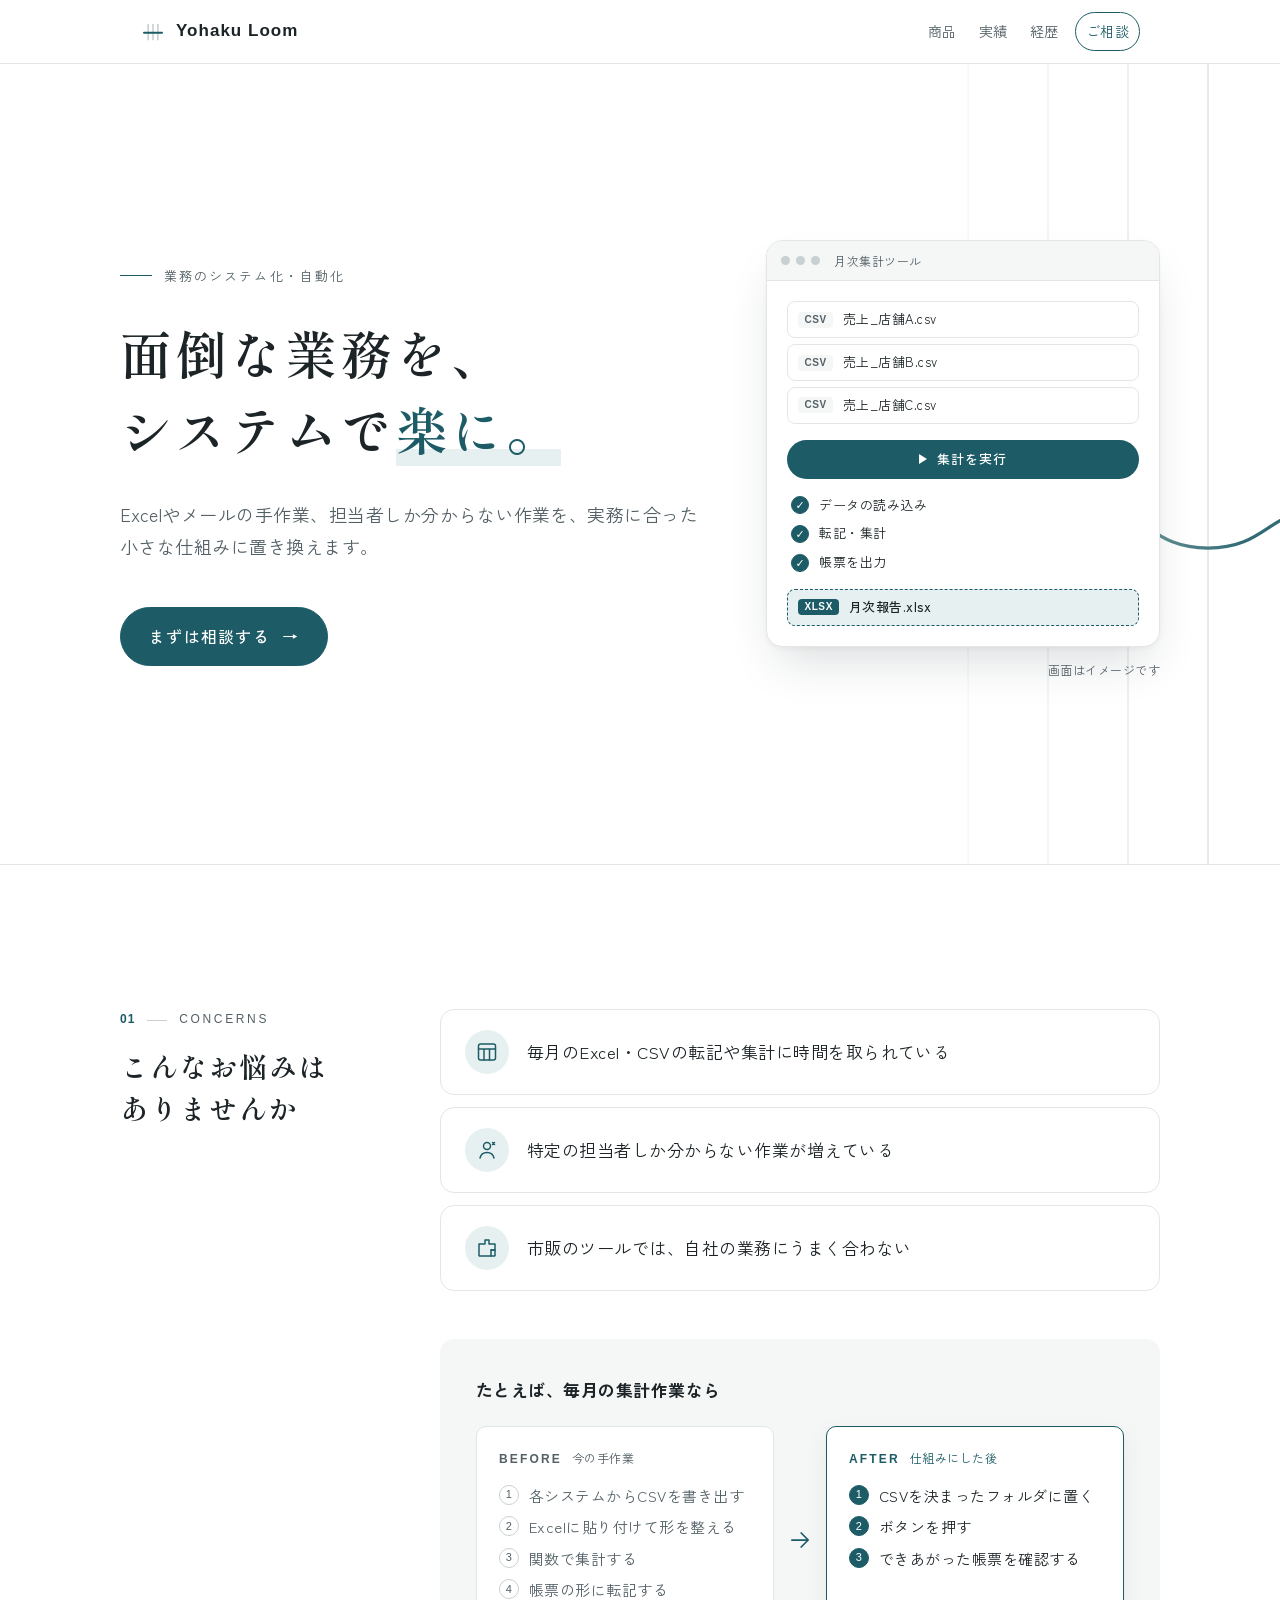
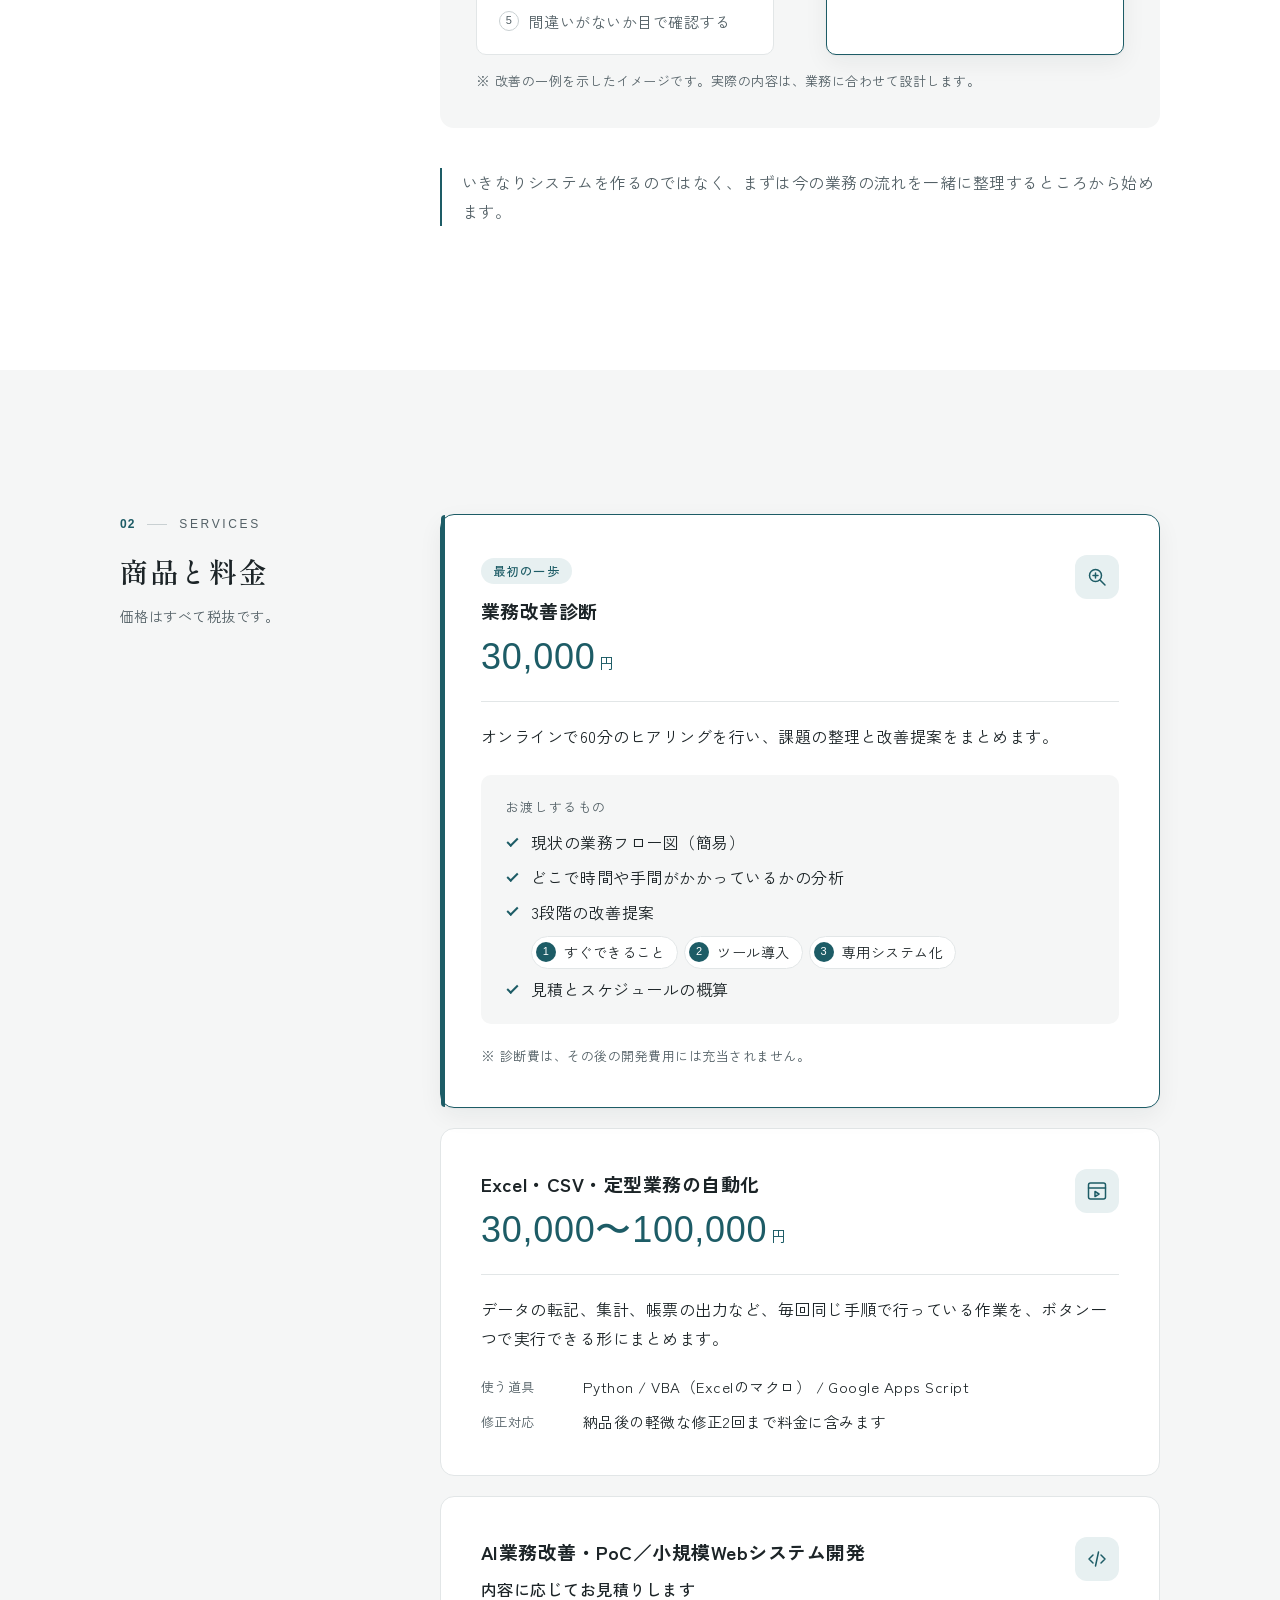
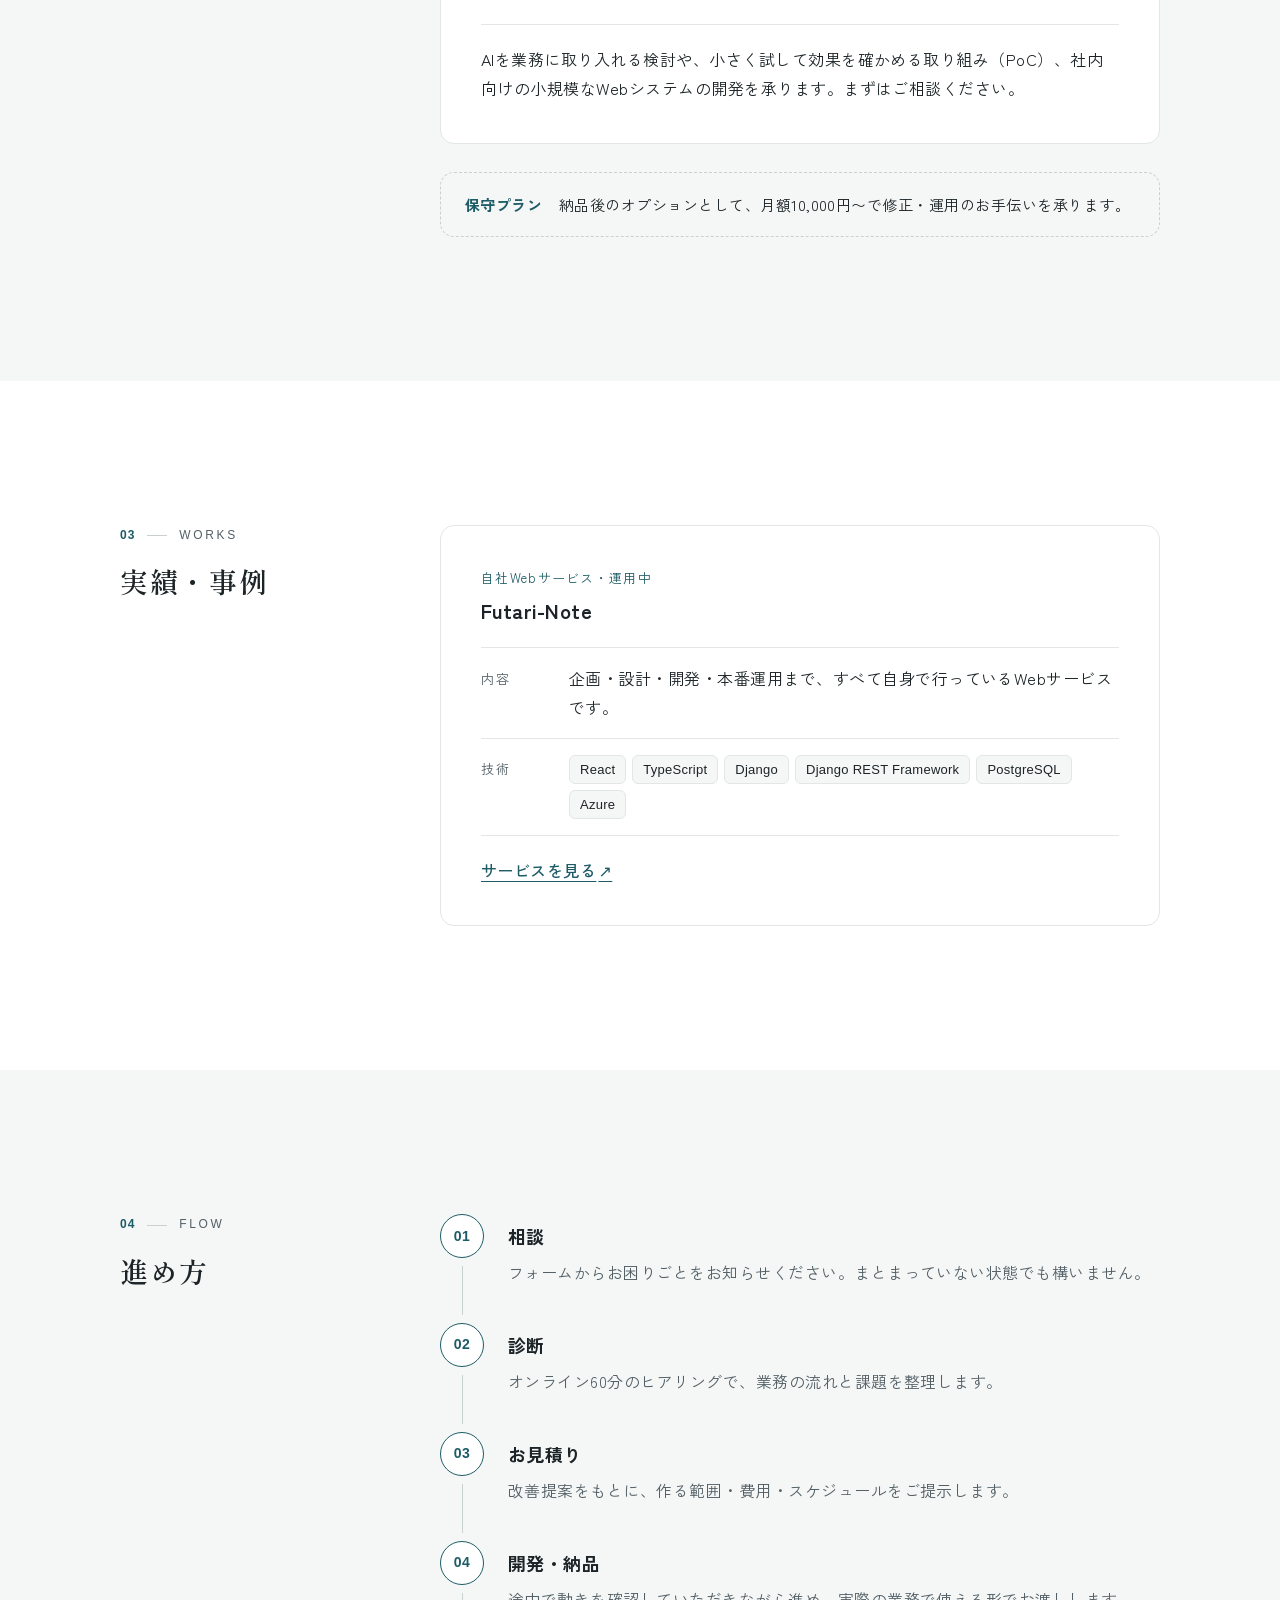
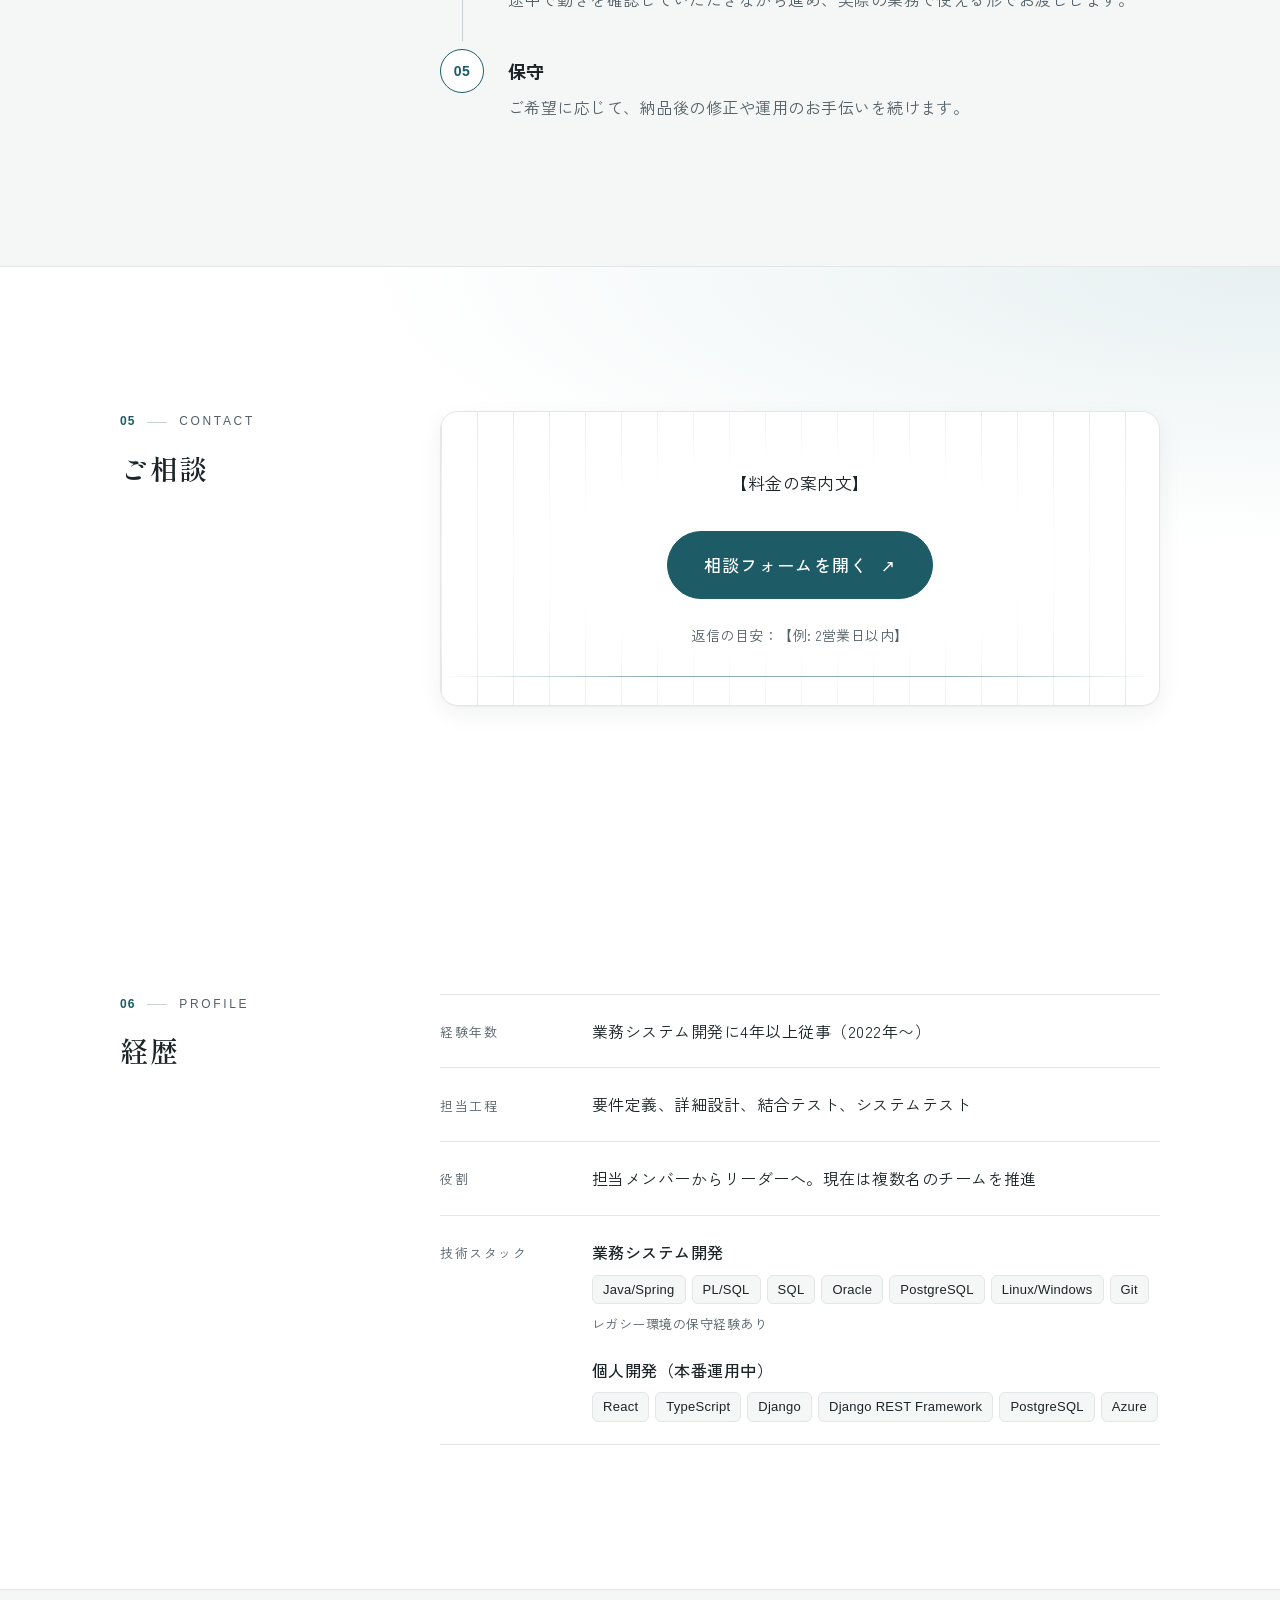
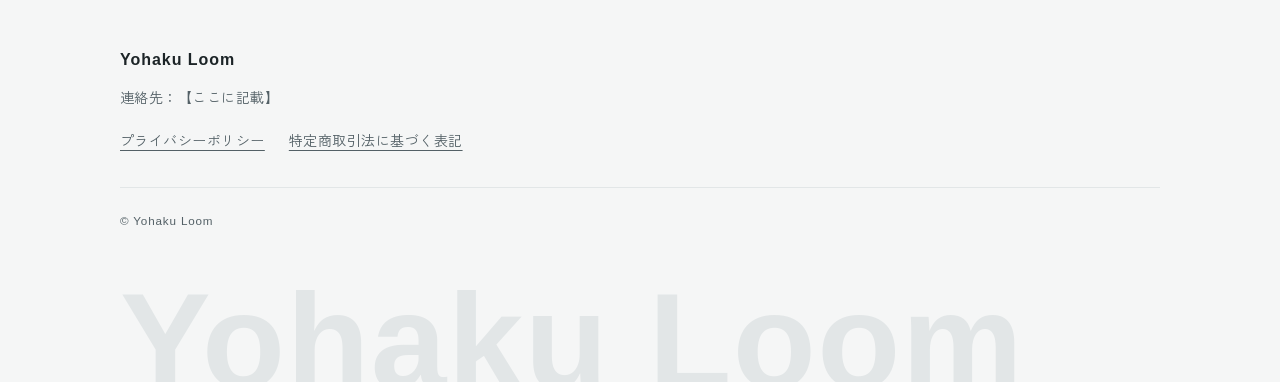
==== index.html @ abcea252 "Initial commit" ====
<!doctype html>
<html lang="ja">
<head>
  <meta charset="utf-8">
  <meta name="viewport" content="width=device-width, initial-scale=1">
  <title>Yohaku Loom｜面倒な業務を、システムで楽に。</title>
  <meta name="description" content="Yohaku Loomは、中小企業・個人事業者のExcel・CSVの手作業や、担当者しか分からない業務を、実務に合った小さな仕組みに置き換える個人事業です。業務改善診断から自動化、AI活用、小規模Web開発まで承ります。">
  <meta name="color-scheme" content="light dark">
  <meta name="theme-color" content="#ffffff" media="(prefers-color-scheme: light)">
  <meta name="theme-color" content="#111618" media="(prefers-color-scheme: dark)">

  <!-- OGP -->
  <meta property="og:title" content="Yohaku Loom｜面倒な業務を、システムで楽に。">
  <meta property="og:description" content="Excelやメールの手作業、担当者しか分からない作業を、実務に合った小さな仕組みに置き換えます。">
  <meta property="og:type" content="website">
  <meta property="og:url" content="【公開URLを記載】">
  <meta property="og:site_name" content="Yohaku Loom">
  <meta property="og:locale" content="ja_JP">

  <link rel="icon" href="data:image/svg+xml,%3Csvg xmlns='http://www.w3.org/2000/svg' viewBox='0 0 32 32'%3E%3Crect width='32' height='32' rx='7' fill='%231d5c66'/%3E%3Cpath d='M10 7v18M16 7v18M22 7v18' stroke='%23ffffff' stroke-opacity='.55' stroke-width='2'/%3E%3Cpath d='M6 17h20' stroke='%23ffffff' stroke-width='2.5' stroke-linecap='round'/%3E%3C/svg%3E">

  <link rel="preconnect" href="https://fonts.googleapis.com">
  <link rel="preconnect" href="https://fonts.gstatic.com" crossorigin>
  <link rel="stylesheet" href="https://fonts.googleapis.com/css2?family=Shippori+Mincho:wght@500;600&family=Zen+Kaku+Gothic+New:wght@400;500;700&display=swap">
  <link rel="stylesheet" href="assets/style.css">
  <script>document.documentElement.classList.add("js");</script>
  <script src="assets/main.js" defer></script>

  <script type="application/ld+json">
  {
    "@context": "https://schema.org",
    "@type": "ProfessionalService",
    "name": "Yohaku Loom",
    "description": "中小企業・個人事業者の面倒な業務をシステム化する個人事業。Excel・CSVの自動化、AI活用、小規模Web開発を承ります。",
    "knowsAbout": ["業務改善", "Excel・CSVの自動化", "Python", "VBA", "Google Apps Script", "AI活用", "Webシステム開発"],
    "makesOffer": [
      {
        "@type": "Offer",
        "name": "業務改善診断",
        "description": "オンラインで60分のヒアリングを行い、課題の整理と改善提案をまとめます。",
        "priceSpecification": {
          "@type": "PriceSpecification",
          "price": 30000,
          "priceCurrency": "JPY",
          "valueAddedTaxIncluded": false
        }
      },
      {
        "@type": "Offer",
        "name": "Excel・CSV・定型業務の自動化",
        "description": "データの転記、集計、帳票出力をボタン一つで実行できる形にまとめます。",
        "priceSpecification": {
          "@type": "PriceSpecification",
          "minPrice": 30000,
          "maxPrice": 100000,
          "priceCurrency": "JPY",
          "valueAddedTaxIncluded": false
        }
      }
    ]
  }
  </script>
</head>
<body>
  <a class="skip-link" href="#main">本文へスキップ</a>

  <header class="site-header">
    <div class="header-inner">
      <a class="brand" href="#top" aria-label="Yohaku Loom トップへ">
        <svg class="brand-mark" viewBox="0 0 32 32" aria-hidden="true" focusable="false">
          <path d="M10 6v20M16 6v20M22 6v20" class="brand-warp" />
          <path d="M5 17h22" class="brand-weft" />
        </svg>
        <span>Yohaku Loom</span>
      </a>
      <nav class="site-nav" aria-label="ページ内">
        <ul>
          <li><a href="#services">商品</a></li>
          <li><a href="#works">実績</a></li>
          <li><a href="#profile">経歴</a></li>
          <li><a href="#contact" class="nav-cta">ご相談</a></li>
        </ul>
      </nav>
    </div>
  </header>

  <main id="main">

    <!-- 1. ヒーロー -->
    <section class="hero" id="top" aria-labelledby="hero-title">
      <div class="hero-inner">
        <div class="hero-copy">
          <p class="hero-eyebrow">業務のシステム化・自動化</p>
          <h1 id="hero-title" class="hero-title">
            <span class="line">面倒な業務を、</span>
            <span class="line">システムで<em>楽に。</em></span>
          </h1>
          <p class="hero-lead">Excelやメールの手作業、担当者しか分からない作業を、実務に合った小さな仕組みに置き換えます。</p>
          <a class="button" href="#contact">まずは相談する<span class="button-arrow" aria-hidden="true">→</span></a>
        </div>

        <!-- 装飾：自動化ツールの画面イメージ（実在の納品物ではありません） -->
        <figure class="hero-visual">
          <div class="mock" aria-hidden="true">
            <div class="mock-bar">
              <span class="mock-dot"></span><span class="mock-dot"></span><span class="mock-dot"></span>
              <p class="mock-name">月次集計ツール</p>
            </div>
            <div class="mock-body">
              <ul class="mock-files">
                <li><span class="mock-ext">CSV</span>売上_店舗A.csv</li>
                <li><span class="mock-ext">CSV</span>売上_店舗B.csv</li>
                <li><span class="mock-ext">CSV</span>売上_店舗C.csv</li>
              </ul>
              <p class="mock-run"><span class="mock-run-icon"></span>集計を実行</p>
              <ol class="mock-steps">
                <li>データの読み込み</li>
                <li>転記・集計</li>
                <li>帳票を出力</li>
              </ol>
              <p class="mock-result"><span class="mock-ext mock-ext--xlsx">XLSX</span>月次報告.xlsx</p>
            </div>
          </div>
          <figcaption class="hero-visual-caption">画面はイメージです</figcaption>
        </figure>
      </div>

      <!-- 装飾：織機の縦糸と、1本だけ通る横糸 -->
      <svg class="hero-weave" viewBox="0 0 400 400" aria-hidden="true" focusable="false" preserveAspectRatio="xMidYMid slice">
        <g class="warp">
          <line x1="40"  y1="0" x2="40"  y2="400" />
          <line x1="80"  y1="0" x2="80"  y2="400" />
          <line x1="120" y1="0" x2="120" y2="400" />
          <line x1="160" y1="0" x2="160" y2="400" />
          <line x1="200" y1="0" x2="200" y2="400" />
          <line x1="240" y1="0" x2="240" y2="400" />
          <line x1="280" y1="0" x2="280" y2="400" />
          <line x1="320" y1="0" x2="320" y2="400" />
          <line x1="360" y1="0" x2="360" y2="400" />
        </g>
        <path class="weft" d="M0 232 C 30 232, 30 222, 60 222 S 90 242, 120 242 S 150 222, 180 222 S 210 242, 240 242 S 270 222, 300 222 S 330 242, 360 242 S 390 232, 400 232" />
      </svg>
    </section>

    <!-- 2. お悩み -->
    <section class="section" id="concerns" aria-labelledby="concerns-title">
      <div class="section-inner">
        <div class="section-head">
          <p class="section-label"><span class="section-num">01</span>Concerns</p>
          <h2 id="concerns-title">こんなお悩みはありませんか</h2>
        </div>
        <div class="section-body">
          <ul class="concerns">
            <li>
              <svg class="icon" viewBox="0 0 24 24" aria-hidden="true" focusable="false"><rect x="3.5" y="4" width="17" height="16" rx="2"/><path d="M3.5 9h17M9 9v11M14.5 9v11"/></svg>
              <span>毎月のExcel・CSVの転記や集計に時間を取られている</span>
            </li>
            <li>
              <svg class="icon" viewBox="0 0 24 24" aria-hidden="true" focusable="false"><circle cx="12" cy="8" r="3.5"/><path d="M5 20c.8-3.6 3.6-5.5 7-5.5s6.2 1.9 7 5.5"/><path d="M17.5 4.5l2 2M19.5 4.5l-2 2"/></svg>
              <span>特定の担当者しか分からない作業が増えている</span>
            </li>
            <li>
              <svg class="icon" viewBox="0 0 24 24" aria-hidden="true" focusable="false"><path d="M4 8h6V4h4v4h6v6h-4v6H4z"/><path d="M16 14h4v6h-4"/></svg>
              <span>市販のツールでは、自社の業務にうまく合わない</span>
            </li>
          </ul>

          <figure class="change">
            <figcaption class="change-title">たとえば、毎月の集計作業なら</figcaption>
            <div class="change-grid">
              <div class="change-col change-col--before">
                <p class="change-label">Before<span>今の手作業</span></p>
                <ol>
                  <li>各システムからCSVを書き出す</li>
                  <li>Excelに貼り付けて形を整える</li>
                  <li>関数で集計する</li>
                  <li>帳票の形に転記する</li>
                  <li>間違いがないか目で確認する</li>
                </ol>
              </div>
              <div class="change-arrow" aria-hidden="true">
                <svg viewBox="0 0 24 24" focusable="false"><path d="M5 12h14M13 6l6 6-6 6"/></svg>
              </div>
              <div class="change-col change-col--after">
                <p class="change-label">After<span>仕組みにした後</span></p>
                <ol>
                  <li>CSVを決まったフォルダに置く</li>
                  <li>ボタンを押す</li>
                  <li>できあがった帳票を確認する</li>
                </ol>
              </div>
            </div>
            <p class="change-note">※ 改善の一例を示したイメージです。実際の内容は、業務に合わせて設計します。</p>
          </figure>

          <p class="concerns-note">いきなりシステムを作るのではなく、まずは今の業務の流れを一緒に整理するところから始めます。</p>
        </div>
      </div>
    </section>

    <!-- 3. 商品と料金 -->
    <section class="section section--soft" id="services" aria-labelledby="services-title">
      <div class="section-inner">
        <div class="section-head">
          <p class="section-label"><span class="section-num">02</span>Services</p>
          <h2 id="services-title">商品と料金</h2>
          <p class="section-desc">価格はすべて税抜です。</p>
        </div>
        <div class="section-body">

          <article class="plan plan--primary" aria-labelledby="plan-diagnosis">
            <div class="plan-head">
              <svg class="plan-icon" viewBox="0 0 24 24" aria-hidden="true" focusable="false"><circle cx="10.5" cy="10.5" r="6"/><path d="M15 15l5 5M8 10.5h5M10.5 8v5"/></svg>
              <p class="plan-tag">最初の一歩</p>
              <h3 id="plan-diagnosis" class="plan-name">業務改善診断</h3>
              <p class="plan-price"><span class="plan-price-num">30,000</span><span class="plan-price-unit">円</span></p>
            </div>
            <p class="plan-text">オンラインで60分のヒアリングを行い、課題の整理と改善提案をまとめます。</p>
            <div class="plan-deliverables">
              <p class="plan-sub">お渡しするもの</p>
              <ul class="checklist">
                <li>現状の業務フロー図（簡易）</li>
                <li>どこで時間や手間がかかっているかの分析</li>
                <li>
                  3段階の改善提案
                  <ol class="steps-mini">
                    <li><span>すぐできること</span></li>
                    <li><span>ツール導入</span></li>
                    <li><span>専用システム化</span></li>
                  </ol>
                </li>
                <li>見積とスケジュールの概算</li>
              </ul>
            </div>
            <p class="plan-note">※ 診断費は、その後の開発費用には充当されません。</p>
          </article>

          <article class="plan" aria-labelledby="plan-automation">
            <div class="plan-head">
              <svg class="plan-icon" viewBox="0 0 24 24" aria-hidden="true" focusable="false"><rect x="3.5" y="4" width="17" height="16" rx="2"/><path d="M3.5 9h17"/><path d="M10 12.5l4 2.5-4 2.5z"/></svg>
              <h3 id="plan-automation" class="plan-name">Excel・CSV・定型業務の自動化</h3>
              <p class="plan-price"><span class="plan-price-num">30,000〜100,000</span><span class="plan-price-unit">円</span></p>
            </div>
            <p class="plan-text">データの転記、集計、帳票の出力など、毎回同じ手順で行っている作業を、ボタン一つで実行できる形にまとめます。</p>
            <ul class="meta-list">
              <li><span class="meta-key">使う道具</span>Python / VBA（Excelのマクロ） / Google Apps Script</li>
              <li><span class="meta-key">修正対応</span>納品後の軽微な修正2回まで料金に含みます</li>
            </ul>
          </article>

          <article class="plan" aria-labelledby="plan-custom">
            <div class="plan-head">
              <svg class="plan-icon" viewBox="0 0 24 24" aria-hidden="true" focusable="false"><path d="M8 8l-4 4 4 4M16 8l4 4-4 4M13.5 5l-3 14"/></svg>
              <h3 id="plan-custom" class="plan-name">AI業務改善・PoC／小規模Webシステム開発</h3>
              <p class="plan-price plan-price--quote">内容に応じてお見積りします</p>
            </div>
            <p class="plan-text">AIを業務に取り入れる検討や、小さく試して効果を確かめる取り組み（PoC）、社内向けの小規模なWebシステムの開発を承ります。まずはご相談ください。</p>
          </article>

          <p class="maintenance">
            <span class="maintenance-label">保守プラン</span>
            納品後のオプションとして、月額10,000円〜で修正・運用のお手伝いを承ります。
          </p>

        </div>
      </div>
    </section>

    <!-- 4. 実績・事例 -->
    <section class="section" id="works" aria-labelledby="works-title">
      <div class="section-inner">
        <div class="section-head">
          <p class="section-label"><span class="section-num">03</span>Works</p>
          <h2 id="works-title">実績・事例</h2>
        </div>
        <div class="section-body">
          <!--
            事例カードの追加方法：
            下の <article class="case"> ... </article> を1つコピーして、内容を書き換えてください。
            「課題／対応／成果」は <dl class="case-points"> 内の <div> を単位に増減できます。
          -->
          <div class="cases">

            <!-- 事例A：許可取得後に有効化（公開許可を得たら、下の article の hidden 属性を削除し、data-ready="true" に変更） -->
            <article class="case" data-ready="false" hidden aria-labelledby="case-a-title">
              <header class="case-head">
                <p class="case-kind">Webサイト移行・保守</p>
                <h3 id="case-a-title" class="case-title">士業事務所サイトのWordPress移行</h3>
              </header>
              <dl class="case-points">
                <div>
                  <dt>課題</dt>
                  <dd>既存のレイアウトを保ったまま、管理者が文言を簡単に更新できる形にしたい。</dd>
                </div>
                <div>
                  <dt>対応</dt>
                  <dd>レイアウトを維持してWordPressへ移行し、管理者が自分で文言を編集できる構成にしました。移行後の保守も継続しています。</dd>
                </div>
                <!-- 成果：実測値が確定するまで非表示。確定したら hidden を削除して数値を記入 -->
                <div hidden>
                  <dt>成果</dt>
                  <dd>【実測値を記入。例: 更新作業が○分から○分に短縮】</dd>
                </div>
              </dl>
              <p class="case-note">【関係性の記載。例: 親族の事務所からのご依頼】</p>
            </article>

            <!-- 事例B：Futari-Note -->
            <article class="case" data-ready="true" aria-labelledby="case-b-title">
              <header class="case-head">
                <p class="case-kind">自社Webサービス・運用中</p>
                <h3 id="case-b-title" class="case-title">Futari-Note</h3>
              </header>
              <dl class="case-points">
                <div>
                  <dt>内容</dt>
                  <dd>企画・設計・開発・本番運用まで、すべて自身で行っているWebサービスです。</dd>
                </div>
                <div>
                  <dt>技術</dt>
                  <dd>
                    <ul class="tags">
                      <li>React</li>
                      <li>TypeScript</li>
                      <li>Django</li>
                      <li>Django REST Framework</li>
                      <li>PostgreSQL</li>
                      <li>Azure</li>
                    </ul>
                  </dd>
                </div>
              </dl>
              <p class="case-link">
                <a href="【Futari-NoteのURLを記載】" target="_blank" rel="noopener noreferrer">サービスを見る<span class="visually-hidden">（新しいタブで開きます）</span><span aria-hidden="true"> ↗</span></a>
              </p>
            </article>

          </div>
        </div>
      </div>
    </section>

    <!-- 5. 進め方 -->
    <section class="section section--soft" id="flow" aria-labelledby="flow-title">
      <div class="section-inner">
        <div class="section-head">
          <p class="section-label"><span class="section-num">04</span>Flow</p>
          <h2 id="flow-title">進め方</h2>
        </div>
        <div class="section-body">
          <ol class="flow">
            <li>
              <h3 class="flow-title">相談</h3>
              <p>フォームからお困りごとをお知らせください。まとまっていない状態でも構いません。</p>
            </li>
            <li>
              <h3 class="flow-title">診断</h3>
              <p>オンライン60分のヒアリングで、業務の流れと課題を整理します。</p>
            </li>
            <li>
              <h3 class="flow-title">お見積り</h3>
              <p>改善提案をもとに、作る範囲・費用・スケジュールをご提示します。</p>
            </li>
            <li>
              <h3 class="flow-title">開発・納品</h3>
              <p>途中で動きを確認していただきながら進め、実際の業務で使える形でお渡しします。</p>
            </li>
            <li>
              <h3 class="flow-title">保守</h3>
              <p>ご希望に応じて、納品後の修正や運用のお手伝いを続けます。</p>
            </li>
          </ol>
        </div>
      </div>
    </section>

    <!-- 6. お問い合わせ -->
    <section class="section section--contact" id="contact" aria-labelledby="contact-title">
      <div class="section-inner">
        <div class="section-head">
          <p class="section-label"><span class="section-num">05</span>Contact</p>
          <h2 id="contact-title">ご相談</h2>
        </div>
        <div class="section-body">
          <div class="contact-card">
            <p class="contact-text">【料金の案内文】</p>
            <a class="button button--large" href="【GoogleフォームのURL】" target="_blank" rel="noopener noreferrer">
              相談フォームを開く<span class="visually-hidden">（新しいタブで開きます）</span><span class="button-arrow" aria-hidden="true">↗</span>
            </a>
            <p class="contact-meta">返信の目安：【例: 2営業日以内】</p>
          </div>
        </div>
      </div>
    </section>

    <!-- 7. 経歴 -->
    <section class="section" id="profile" aria-labelledby="profile-title">
      <div class="section-inner">
        <div class="section-head">
          <p class="section-label"><span class="section-num">06</span>Profile</p>
          <h2 id="profile-title">経歴</h2>
        </div>
        <div class="section-body">
          <dl class="profile">
            <div class="profile-row">
              <dt>経験年数</dt>
              <dd>業務システム開発に4年以上従事（2022年〜）</dd>
            </div>
            <div class="profile-row">
              <dt>担当工程</dt>
              <dd>要件定義、詳細設計、結合テスト、システムテスト</dd>
            </div>
            <div class="profile-row">
              <dt>役割</dt>
              <dd>担当メンバーからリーダーへ。現在は複数名のチームを推進</dd>
            </div>
            <div class="profile-row">
              <dt>技術スタック</dt>
              <dd>
                <div class="stack">
                  <p class="stack-title">業務システム開発</p>
                  <ul class="tags">
                    <li>Java/Spring</li>
                    <li>PL/SQL</li>
                    <li>SQL</li>
                    <li>Oracle</li>
                    <li>PostgreSQL</li>
                    <li>Linux/Windows</li>
                    <li>Git</li>
                  </ul>
                  <p class="stack-note">レガシー環境の保守経験あり</p>
                </div>
                <div class="stack">
                  <p class="stack-title">個人開発（本番運用中）</p>
                  <ul class="tags">
                    <li>React</li>
                    <li>TypeScript</li>
                    <li>Django</li>
                    <li>Django REST Framework</li>
                    <li>PostgreSQL</li>
                    <li>Azure</li>
                  </ul>
                </div>
              </dd>
            </div>
          </dl>
        </div>
      </div>
    </section>

  </main>

  <!-- 8. フッター -->
  <footer class="site-footer">
    <div class="footer-inner">
      <p class="footer-brand">Yohaku Loom</p>
      <p class="footer-mail">連絡先：【ここに記載】</p>
      <ul class="footer-links">
        <li><a href="privacy.html">プライバシーポリシー</a></li>
        <li><a href="legal.html">特定商取引法に基づく表記</a></li>
      </ul>
      <p class="copyright"><small>&copy; Yohaku Loom</small></p>
    </div>
    <p class="footer-wordmark" aria-hidden="true">Yohaku Loom</p>
  </footer>
</body>
</html>
---- assets/style.css ----
/* ==========================================================================
   Yohaku Loom — style.css
   余白を活かした、落ち着いた1色アクセントのデザイン
   ========================================================================== */

/* ---------- Design tokens ---------- */
:root {
  /* Light */
  --bg: #ffffff;
  --bg-soft: #f5f6f6;
  --surface: #ffffff;
  --line: #e2e6e7;
  --line-strong: #c9d0d2;
  --text: #1c2427;        /* on --bg 15.6:1 */
  --muted: #536066;       /* on --bg 6.4:1 / on --bg-soft 5.9:1 */
  --accent: #1d5c66;      /* 藍寄りの青緑 on --bg 7.3:1 */
  --accent-strong: #134650;
  --accent-soft: #e7f0f1;
  --on-accent: #ffffff;   /* on --accent 7.3:1 */
  --shadow: 0 1px 2px rgba(18, 38, 42, .04), 0 8px 24px rgba(18, 38, 42, .06);

  --font-sans: "Zen Kaku Gothic New", "Hiragino Sans", "Hiragino Kaku Gothic ProN", "Noto Sans JP", "Yu Gothic UI", "Meiryo", system-ui, sans-serif;
  --font-serif: "Shippori Mincho", "Hiragino Mincho ProN", "Yu Mincho", "Noto Serif JP", serif;
  --font-latin: "Avenir Next", "Segoe UI", "Helvetica Neue", Arial, sans-serif;

  --measure: 720px;
  --wide: 1040px;
  --gutter: 20px;
  --radius: 14px;
  --section-space: clamp(80px, 12vw, 144px);
}

@media (prefers-color-scheme: dark) {
  :root {
    --bg: #111618;
    --bg-soft: #161d1f;
    --surface: #1a2224;
    --line: #2a3538;
    --line-strong: #3a474a;
    --text: #e6ecec;        /* on --bg 15:1 */
    --muted: #a5b2b5;       /* on --surface 7.6:1 */
    --accent: #7fc3cb;      /* on --bg 9.4:1 */
    --accent-strong: #a6d7dc;
    --accent-soft: #1b3135;
    --on-accent: #0b1a1d;   /* on --accent 9.6:1 */
    --shadow: 0 1px 2px rgba(0, 0, 0, .3), 0 8px 24px rgba(0, 0, 0, .25);
  }
}

/* ---------- Base ---------- */
*,
*::before,
*::after { box-sizing: border-box; }

[hidden] { display: none !important; }

html {
  -webkit-text-size-adjust: 100%;
  text-size-adjust: 100%;
  scroll-behavior: smooth;
  scroll-padding-top: 80px;
}

body {
  margin: 0;
  background: var(--bg);
  color: var(--text);
  font-family: var(--font-sans);
  font-size: 1rem;
  line-height: 1.8;
  letter-spacing: .03em;
  font-feature-settings: "palt" 0;
  -webkit-font-smoothing: antialiased;
  overflow-wrap: anywhere;
  line-break: strict;
}

h1, h2, h3, p, ul, ol, dl, dd { margin: 0; }
ul, ol { padding: 0; list-style: none; }

a {
  color: var(--accent);
  text-decoration-thickness: 1px;
  text-underline-offset: .25em;
}
a:hover { color: var(--accent-strong); }

:focus-visible {
  outline: 2px solid var(--accent);
  outline-offset: 3px;
  border-radius: 4px;
}

::selection { background: var(--accent); color: var(--on-accent); }

.visually-hidden {
  position: absolute !important;
  width: 1px; height: 1px;
  margin: -1px; padding: 0;
  overflow: hidden;
  clip: rect(0 0 0 0);
  white-space: nowrap;
  border: 0;
}

.skip-link {
  position: absolute;
  left: 12px;
  top: -100px;
  z-index: 100;
  padding: 8px 16px;
  background: var(--accent);
  color: var(--on-accent);
  border-radius: 8px;
  text-decoration: none;
}
.skip-link:focus { top: 12px; color: var(--on-accent); }

/* ---------- Header ---------- */
.site-header {
  position: sticky;
  top: 0;
  z-index: 50;
  background: color-mix(in srgb, var(--bg) 88%, transparent);
  -webkit-backdrop-filter: saturate(140%) blur(10px);
  backdrop-filter: saturate(140%) blur(10px);
  border-bottom: 1px solid var(--line);
}
.site-header { transition: box-shadow .3s; }
.site-header.is-scrolled { box-shadow: 0 8px 24px -12px rgba(18, 38, 42, .18); }
@supports not (background: color-mix(in srgb, red 50%, blue)) {
  .site-header { background: var(--bg); }
}

.header-inner {
  max-width: var(--wide);
  margin: 0 auto;
  padding: 12px var(--gutter);
  display: flex;
  align-items: center;
  justify-content: space-between;
  gap: 12px;
}

.brand {
  display: inline-flex;
  align-items: center;
  gap: 10px;
  color: var(--text);
  text-decoration: none;
  font-family: var(--font-latin);
  font-weight: 600;
  font-size: 1.0625rem;
  letter-spacing: .06em;
  white-space: nowrap;
}
.brand:hover { color: var(--text); }
.brand-mark { width: 26px; height: 26px; flex: none; }
.brand-warp { stroke: var(--line-strong); stroke-width: 2; }
.brand-weft { stroke: var(--accent); stroke-width: 2.6; stroke-linecap: round; }

.site-nav ul {
  display: flex;
  align-items: center;
  gap: 2px;
}
.site-nav a {
  display: block;
  padding: 6px 10px;
  color: var(--muted);
  font-size: .875rem;
  text-decoration: none;
  border-radius: 999px;
  transition: color .2s, background-color .2s;
}
.site-nav a:hover { color: var(--text); background: var(--bg-soft); }
.site-nav a.is-active:not(.nav-cta) { color: var(--text); background: var(--accent-soft); }
.site-nav .nav-cta {
  color: var(--accent);
  border: 1px solid currentColor;
  margin-left: 4px;
}
.site-nav .nav-cta:hover { background: var(--accent); color: var(--on-accent); border-color: var(--accent); }

.site-nav a { white-space: nowrap; }

@media (max-width: 400px) {
  .header-inner { padding-left: 16px; padding-right: 12px; gap: 8px; }
  .brand-mark { display: none; }
  .brand span { font-size: .9375rem; }
  .site-nav a { padding: 6px 7px; font-size: .8125rem; }
}

/* 見出しを文節の途中で改行しない（対応ブラウザのみ） */
h1, h2, h3, .change-title { word-break: auto-phrase; }

/* ---------- Buttons ---------- */
.button {
  display: inline-flex;
  align-items: center;
  gap: 12px;
  padding: 14px 28px;
  background: var(--accent);
  color: var(--on-accent);
  font-weight: 500;
  text-decoration: none;
  letter-spacing: .08em;
  border-radius: 999px;
  border: 1px solid var(--accent);
  transition: background-color .2s, transform .2s, box-shadow .2s;
}
.button:hover {
  background: var(--accent-strong);
  border-color: var(--accent-strong);
  color: var(--on-accent);
  box-shadow: var(--shadow);
}
.button-arrow { display: inline-block; transition: transform .25s; }
.button:hover .button-arrow { transform: translateX(3px); }
.button--large { padding: 18px 36px; font-size: 1.0625rem; }

/* ---------- Hero ---------- */
.hero {
  position: relative;
  overflow: hidden;
  padding: clamp(88px, 16vw, 176px) var(--gutter) clamp(96px, 16vw, 184px);
  border-bottom: 1px solid var(--line);
}

.hero-inner {
  position: relative;
  z-index: 1;
  max-width: var(--wide);
  margin: 0 auto;
  display: grid;
  gap: clamp(56px, 10vw, 72px);
}
.hero-copy { max-width: var(--measure); }

@media (min-width: 1024px) {
  .hero-inner {
    grid-template-columns: minmax(0, 1.2fr) minmax(0, .8fr);
    align-items: center;
    gap: 56px;
  }
  .hero .hero-title { font-size: 3.25rem; }
}

/* 読み込み時に順番に立ち上がる */
.hero-eyebrow,
.hero-title .line,
.hero-lead,
.hero .button,
.hero-visual { animation: rise .9s cubic-bezier(.2, .7, .2, 1) both; }
.hero-title .line:nth-child(1) { animation-delay: .08s; }
.hero-title .line:nth-child(2) { animation-delay: .18s; }
.hero-lead { animation-delay: .3s; }
.hero .button { animation-delay: .42s; }
.hero-visual { animation-delay: .5s; }
@keyframes rise {
  from { opacity: 0; transform: translateY(14px); }
  to   { opacity: 1; transform: none; }
}

/* ヒーローの画面イメージ */
.hero-visual {
  margin: 0;
  width: 100%;
  max-width: 400px;
  justify-self: center;
}
@media (min-width: 1024px) { .hero-visual { justify-self: end; } }

.mock {
  background: var(--surface);
  border: 1px solid var(--line);
  border-radius: 16px;
  box-shadow: 0 2px 4px rgba(18, 38, 42, .04), 0 24px 48px -12px rgba(18, 38, 42, .16);
  overflow: hidden;
  font-size: .8125rem;
  line-height: 1.6;
}
@media (prefers-color-scheme: dark) {
  .mock { box-shadow: 0 24px 48px -12px rgba(0, 0, 0, .5); }
}
.mock-bar {
  display: flex;
  align-items: center;
  gap: 6px;
  padding: 10px 14px;
  background: var(--bg-soft);
  border-bottom: 1px solid var(--line);
}
.mock-dot {
  width: 9px;
  height: 9px;
  border-radius: 50%;
  background: var(--line-strong);
}
.mock-name {
  margin-left: 8px;
  color: var(--muted);
  font-size: .75rem;
}
.mock-body {
  display: grid;
  gap: 16px;
  padding: 20px;
}
.mock-files { display: grid; gap: 6px; }
.mock-files li,
.mock-result {
  display: flex;
  align-items: center;
  gap: 10px;
  padding: 7px 10px;
  border: 1px solid var(--line);
  border-radius: 8px;
}
.mock-ext {
  flex: none;
  padding: 0 6px;
  background: var(--bg-soft);
  color: var(--muted);
  border-radius: 4px;
  font-family: var(--font-latin);
  font-size: .625rem;
  font-weight: 600;
  letter-spacing: .06em;
}
.mock-ext--xlsx { background: var(--accent); color: var(--on-accent); }

.mock-run {
  display: flex;
  align-items: center;
  justify-content: center;
  gap: 10px;
  padding: 9px;
  background: var(--accent);
  color: var(--on-accent);
  border-radius: 999px;
  font-weight: 500;
  letter-spacing: .08em;
  animation: press .5s ease 1.4s both;
}
.mock-run-icon {
  width: 0;
  height: 0;
  border-left: 8px solid currentColor;
  border-top: 5px solid transparent;
  border-bottom: 5px solid transparent;
}
@keyframes press {
  40% { transform: scale(.96); box-shadow: 0 0 0 6px var(--accent-soft); }
  100% { transform: none; box-shadow: 0 0 0 0 transparent; }
}

.mock-steps {
  display: grid;
  gap: 8px;
  padding: 0 4px;
}
.mock-steps li {
  display: flex;
  align-items: center;
  gap: 10px;
  color: var(--muted);
  animation: step-text .3s ease both;
}
.mock-steps li::before {
  content: "✓";
  display: grid;
  place-items: center;
  flex: none;
  width: 18px;
  height: 18px;
  border: 1.5px solid var(--line-strong);
  border-radius: 50%;
  color: transparent;
  font-size: .6875rem;
  line-height: 1;
  animation: step-check .3s ease both;
}
.mock-steps li:nth-child(1),
.mock-steps li:nth-child(1)::before { animation-delay: 1.9s; }
.mock-steps li:nth-child(2),
.mock-steps li:nth-child(2)::before { animation-delay: 2.3s; }
.mock-steps li:nth-child(3),
.mock-steps li:nth-child(3)::before { animation-delay: 2.7s; }
@keyframes step-check {
  to { background: var(--accent); border-color: var(--accent); color: var(--on-accent); }
}
@keyframes step-text { to { color: var(--text); } }

.mock-result {
  border-style: dashed;
  border-color: var(--accent);
  background: var(--accent-soft);
  font-weight: 500;
  animation: rise .6s cubic-bezier(.2, .7, .2, 1) 3.1s both;
}

.hero-visual-caption {
  margin-top: 12px;
  color: var(--muted);
  font-size: .75rem;
  text-align: right;
}

.hero-eyebrow {
  display: inline-flex;
  align-items: center;
  gap: 12px;
  margin-bottom: 28px;
  color: var(--muted);
  font-size: .8125rem;
  letter-spacing: .16em;
}
.hero-eyebrow::before {
  content: "";
  width: 32px;
  height: 1px;
  background: var(--accent);
}

.hero-title {
  font-family: var(--font-serif);
  font-weight: 600;
  font-size: clamp(2.125rem, 7.4vw, 4rem);
  line-height: 1.45;
  letter-spacing: .06em;
}
.hero-title .line { display: block; }
.hero-title em {
  font-style: normal;
  color: var(--accent);
  background-image: linear-gradient(transparent 78%, var(--accent-soft) 78%);
}

.hero-lead {
  margin-top: 32px;
  max-width: 34em;
  color: var(--muted);
  font-size: clamp(1rem, 2.4vw, 1.125rem);
}

.hero .button { margin-top: 44px; }

.hero-weave {
  position: absolute;
  z-index: 0;
  top: 0;
  right: -10%;
  width: min(70vw, 560px);
  height: 100%;
  opacity: .9;
  pointer-events: none;
  -webkit-mask-image: linear-gradient(to left, #000 30%, transparent 95%);
  mask-image: linear-gradient(to left, #000 30%, transparent 95%);
}
.hero-weave .warp line { stroke: var(--line); stroke-width: 1; }
.hero-weave .weft {
  fill: none;
  stroke: var(--accent);
  stroke-width: 1.6;
  stroke-linecap: round;
  stroke-dasharray: 520;
  stroke-dashoffset: 520;
  animation: weave 2.4s cubic-bezier(.6, 0, .2, 1) .3s forwards;
}
@keyframes weave { to { stroke-dashoffset: 0; } }

@media (max-width: 719px) {
  .hero-weave { right: -30%; width: 90vw; opacity: .55; }
}

/* ---------- Sections ---------- */
.section {
  padding: var(--section-space) var(--gutter);
}
.section--soft { background: var(--bg-soft); }

.section-inner {
  max-width: var(--measure);
  margin: 0 auto;
}

.section-head { margin-bottom: clamp(40px, 7vw, 56px); }

.section-label {
  display: flex;
  align-items: baseline;
  gap: 12px;
  margin-bottom: 14px;
  color: var(--muted);
  font-family: var(--font-latin);
  font-size: .75rem;
  letter-spacing: .22em;
  text-transform: uppercase;
}
.section-num {
  color: var(--accent);
  font-weight: 600;
  letter-spacing: .08em;
}
.section-num::after {
  content: "";
  display: inline-block;
  width: 20px;
  height: 1px;
  margin-left: 12px;
  vertical-align: middle;
  background: var(--line-strong);
}

.section h2 {
  font-family: var(--font-serif);
  font-weight: 600;
  font-size: clamp(1.5rem, 4.4vw, 2rem);
  line-height: 1.5;
  letter-spacing: .06em;
}

.section-desc {
  margin-top: 12px;
  color: var(--muted);
  font-size: .875rem;
}

/* 広い画面では「見出し列」と「本文列」に分けて余白をつくる */
@media (min-width: 1024px) {
  .section-inner {
    max-width: var(--wide);
    display: grid;
    grid-template-columns: minmax(0, 1fr) var(--measure);
    gap: 64px;
    align-items: start;
  }
  .section-head {
    position: sticky;
    top: 112px;
    margin-bottom: 0;
  }
  .section h2 { font-size: 1.75rem; }
}

/* ---------- 01 Concerns ---------- */
.concerns {
  display: grid;
  gap: 12px;
}
.concerns li {
  display: flex;
  align-items: center;
  gap: 18px;
  padding: 20px 24px;
  background: var(--surface);
  border: 1px solid var(--line);
  border-radius: var(--radius);
  font-size: 1.0625rem;
  line-height: 1.7;
  transition: border-color .2s;
}
.concerns li:hover { border-color: var(--line-strong); }

.icon,
.plan-icon {
  fill: none;
  stroke: var(--accent);
  stroke-width: 1.5;
  stroke-linecap: round;
  stroke-linejoin: round;
}
.concerns .icon {
  flex: none;
  width: 44px;
  height: 44px;
  padding: 10px;
  background: var(--accent-soft);
  border-radius: 50%;
}

/* Before / After */
.change {
  margin: 48px 0 0;
  padding: clamp(24px, 5vw, 36px);
  background: var(--bg-soft);
  border-radius: var(--radius);
}
.change-title {
  margin-bottom: 20px;
  font-weight: 700;
  font-size: 1.0625rem;
}
.change-grid {
  display: grid;
  gap: 12px;
}
@media (min-width: 600px) {
  .change-grid {
    grid-template-columns: minmax(0, 1fr) auto minmax(0, 1fr);
    align-items: stretch;
  }
}
.change-col {
  padding: 20px 22px;
  background: var(--surface);
  border: 1px solid var(--line);
  border-radius: 10px;
}
.change-col--after {
  border-color: var(--accent);
  box-shadow: var(--shadow);
}
.change-label {
  display: flex;
  align-items: baseline;
  gap: 10px;
  margin-bottom: 12px;
  color: var(--muted);
  font-family: var(--font-latin);
  font-size: .75rem;
  font-weight: 600;
  letter-spacing: .18em;
  text-transform: uppercase;
}
.change-label span {
  font-family: var(--font-sans);
  font-weight: 400;
  letter-spacing: .04em;
  text-transform: none;
}
.change-col--after .change-label { color: var(--accent); }
.change-col ol { counter-reset: chg; display: grid; gap: 6px; }
.change-col li {
  position: relative;
  padding-left: 30px;
  font-size: .9375rem;
  line-height: 1.7;
  counter-increment: chg;
}
.change-col li::before {
  content: counter(chg);
  position: absolute;
  left: 0;
  top: .2em;
  display: grid;
  place-items: center;
  width: 20px;
  height: 20px;
  border: 1px solid var(--line-strong);
  color: var(--muted);
  border-radius: 50%;
  font-family: var(--font-latin);
  font-size: .6875rem;
  line-height: 1;
}
.change-col--before li { color: var(--muted); }
.change-col--after li::before {
  background: var(--accent);
  border-color: var(--accent);
  color: var(--on-accent);
}
.change-arrow {
  display: grid;
  place-items: center;
  color: var(--accent);
}
.change-arrow svg {
  width: 28px;
  height: 28px;
  fill: none;
  stroke: currentColor;
  stroke-width: 1.5;
  stroke-linecap: round;
  stroke-linejoin: round;
  transform: rotate(90deg);
}
@media (min-width: 600px) {
  .change-arrow svg { transform: none; }
}
.change-note {
  margin-top: 14px;
  color: var(--muted);
  font-size: .8125rem;
}

.concerns-note {
  margin-top: 40px;
  padding-left: 20px;
  border-left: 2px solid var(--accent);
  color: var(--muted);
}

/* ---------- 02 Services ---------- */
.plan {
  padding: clamp(28px, 5vw, 40px);
  background: var(--surface);
  border: 1px solid var(--line);
  border-radius: var(--radius);
}
.plan + .plan { margin-top: 20px; }

.plan--primary {
  position: relative;
  border-color: var(--accent);
  box-shadow: var(--shadow);
}
.plan--primary::before {
  content: "";
  position: absolute;
  inset: 0 auto 0 0;
  width: 4px;
  background: var(--accent);
  border-radius: var(--radius) 0 0 var(--radius);
}

.plan-head {
  position: relative;
  padding-bottom: 20px;
  margin-bottom: 20px;
  border-bottom: 1px solid var(--line);
}
.plan-icon {
  position: absolute;
  top: 0;
  right: 0;
  width: 44px;
  height: 44px;
  padding: 10px;
  background: var(--accent-soft);
  border-radius: 12px;
}
.plan-name { padding-right: 56px; }
.plan-tag {
  display: inline-block;
  margin-bottom: 12px;
  padding: 2px 12px;
  background: var(--accent-soft);
  color: var(--accent);
  font-size: .75rem;
  font-weight: 500;
  letter-spacing: .12em;
  border-radius: 999px;
}
.plan-name {
  font-size: 1.1875rem;
  font-weight: 700;
  line-height: 1.6;
}
.plan-price {
  margin-top: 8px;
  display: flex;
  align-items: baseline;
  gap: 4px;
  color: var(--accent);
}
.plan-price-num {
  font-family: var(--font-latin);
  font-size: clamp(1.75rem, 6vw, 2.25rem);
  font-weight: 500;
  letter-spacing: .02em;
  line-height: 1.3;
}
.plan-price-unit { font-size: .9375rem; }
.plan-price--quote {
  color: var(--text);
  font-size: 1rem;
  font-weight: 500;
}

.plan-text { color: var(--text); }

.plan-deliverables {
  margin-top: 24px;
  padding: 20px 24px;
  background: var(--bg-soft);
  border-radius: 10px;
}
.plan-sub {
  margin-bottom: 10px;
  color: var(--muted);
  font-size: .8125rem;
  letter-spacing: .12em;
}

.checklist li {
  position: relative;
  padding-left: 26px;
}
.checklist li + li { margin-top: 6px; }
.checklist > li::before {
  content: "";
  position: absolute;
  left: 2px;
  top: .62em;
  width: 11px;
  height: 6px;
  border-left: 2px solid var(--accent);
  border-bottom: 2px solid var(--accent);
  transform: rotate(-45deg);
}

.steps-mini {
  display: flex;
  flex-wrap: wrap;
  gap: 6px;
  margin-top: 8px;
  counter-reset: mini;
}
.steps-mini li {
  padding: 0;
  margin: 0 !important;
  counter-increment: mini;
}
.steps-mini span {
  display: inline-flex;
  align-items: center;
  gap: 8px;
  padding: 3px 12px 3px 4px;
  background: var(--surface);
  border: 1px solid var(--line);
  border-radius: 999px;
  font-size: .875rem;
}
.steps-mini span::before {
  content: counter(mini);
  display: inline-grid;
  place-items: center;
  width: 20px;
  height: 20px;
  background: var(--accent);
  color: var(--on-accent);
  font-family: var(--font-latin);
  font-size: .6875rem;
  border-radius: 50%;
}

.plan-note {
  margin-top: 20px;
  color: var(--muted);
  font-size: .8125rem;
}

.meta-list {
  margin-top: 20px;
  display: grid;
  gap: 8px;
  font-size: .9375rem;
}
.meta-list li {
  display: grid;
  grid-template-columns: 6em 1fr;
  gap: 12px;
}
.meta-key {
  color: var(--muted);
  font-size: .8125rem;
  padding-top: .15em;
}
@media (max-width: 479px) {
  .meta-list li { grid-template-columns: 1fr; gap: 0; }
}

.maintenance {
  margin-top: 28px;
  padding: 18px 24px;
  border: 1px dashed var(--line-strong);
  border-radius: var(--radius);
  font-size: .9375rem;
}
.maintenance-label {
  display: inline-block;
  margin-right: 12px;
  color: var(--accent);
  font-weight: 700;
}

/* ---------- 03 Works ---------- */
.cases {
  display: grid;
  gap: 20px;
}

.case {
  padding: clamp(28px, 5vw, 40px);
  background: var(--surface);
  border: 1px solid var(--line);
  border-radius: var(--radius);
  transition: border-color .2s, box-shadow .2s;
}
.case:hover { border-color: var(--line-strong); box-shadow: var(--shadow); }

.case-head { margin-bottom: 20px; }
.case-kind {
  margin-bottom: 6px;
  color: var(--accent);
  font-size: .8125rem;
  letter-spacing: .1em;
}
.case-title {
  font-size: 1.25rem;
  font-weight: 700;
  line-height: 1.6;
}

.case-points {
  border-top: 1px solid var(--line);
}
.case-points > div {
  display: grid;
  grid-template-columns: 4.5em 1fr;
  gap: 16px;
  padding: 16px 0;
  border-bottom: 1px solid var(--line);
}
.case-points dt {
  color: var(--muted);
  font-size: .8125rem;
  letter-spacing: .12em;
  padding-top: .2em;
}
@media (max-width: 479px) {
  .case-points > div { grid-template-columns: 1fr; gap: 4px; }
}

.case-note {
  margin-top: 16px;
  color: var(--muted);
  font-size: .8125rem;
}
.case-link { margin-top: 20px; }
.case-link a {
  display: inline-flex;
  align-items: center;
  gap: 2px;
  font-weight: 500;
}

.tags {
  display: flex;
  flex-wrap: wrap;
  gap: 6px;
}
.tags li {
  padding: 2px 10px;
  background: var(--bg-soft);
  border: 1px solid var(--line);
  border-radius: 6px;
  font-family: var(--font-latin);
  font-size: .8125rem;
  letter-spacing: .02em;
  line-height: 1.8;
}
.section--soft .tags li { background: var(--surface); }

/* ---------- 04 Flow ---------- */
.flow {
  counter-reset: flow;
  position: relative;
}
.flow li {
  position: relative;
  counter-increment: flow;
  padding: 0 0 36px 68px;
}
.flow li:last-child { padding-bottom: 0; }
.flow li::before {
  content: counter(flow, decimal-leading-zero);
  position: absolute;
  left: 0;
  top: 0;
  display: grid;
  place-items: center;
  width: 44px;
  height: 44px;
  background: var(--surface);
  color: var(--accent);
  border: 1px solid var(--accent);
  border-radius: 50%;
  font-family: var(--font-latin);
  font-size: .875rem;
  font-weight: 600;
  letter-spacing: .04em;
}
.flow li:not(:last-child)::after {
  content: "";
  position: absolute;
  left: 22px;
  top: 52px;
  bottom: 8px;
  width: 1px;
  background: var(--line-strong);
}
.flow-title {
  font-size: 1.125rem;
  font-weight: 700;
  line-height: 44px;
}
.flow p { color: var(--muted); }

/* ---------- 05 Profile ---------- */
.profile { border-top: 1px solid var(--line); }
.profile-row {
  display: grid;
  grid-template-columns: 1fr;
  gap: 4px;
  padding: 22px 0;
  border-bottom: 1px solid var(--line);
}
.profile-row dt {
  color: var(--muted);
  font-size: .8125rem;
  letter-spacing: .12em;
}
@media (min-width: 600px) {
  .profile-row { grid-template-columns: 8em 1fr; gap: 24px; }
  .profile-row dt { padding-top: .25em; }
}

.stack + .stack { margin-top: 20px; }
.stack-title {
  margin-bottom: 8px;
  font-weight: 500;
}
.stack-note {
  margin-top: 8px;
  color: var(--muted);
  font-size: .8125rem;
}

/* ---------- 06 Contact ---------- */
.section--contact {
  background:
    radial-gradient(120% 80% at 100% 0%, var(--accent-soft), transparent 60%),
    var(--bg);
  border-top: 1px solid var(--line);
}
.contact-card {
  padding: clamp(32px, 6vw, 56px);
  background: var(--surface);
  border: 1px solid var(--line);
  border-radius: calc(var(--radius) + 4px);
  box-shadow: var(--shadow);
  text-align: center;
  position: relative;
  overflow: hidden;
}
/* 縦糸の模様を、中央を空けて四隅にだけ薄く敷く */
.contact-card::before {
  content: "";
  position: absolute;
  inset: 0;
  background-image: repeating-linear-gradient(90deg, var(--line) 0 1px, transparent 1px 36px);
  -webkit-mask-image: radial-gradient(ellipse at center, transparent 45%, #000 100%);
  mask-image: radial-gradient(ellipse at center, transparent 45%, #000 100%);
  pointer-events: none;
}
.contact-card::after {
  content: "";
  position: absolute;
  left: 0;
  right: 0;
  bottom: 28px;
  height: 1px;
  background: linear-gradient(90deg, transparent, var(--accent) 30%, var(--accent) 70%, transparent);
  opacity: .5;
  pointer-events: none;
}
.contact-card > * { position: relative; }
.contact-text {
  margin-bottom: 32px;
  font-size: 1.0625rem;
}
.contact-meta {
  margin-top: 24px;
  color: var(--muted);
  font-size: .875rem;
}

/* ---------- Footer ---------- */
.site-footer {
  overflow: hidden;
  padding: 56px var(--gutter) 0;
  background: var(--bg-soft);
  border-top: 1px solid var(--line);
  color: var(--muted);
  font-size: .875rem;
}
.footer-inner {
  max-width: var(--wide);
  margin: 0 auto;
  display: grid;
  gap: 10px;
}
.footer-brand {
  color: var(--text);
  font-family: var(--font-latin);
  font-weight: 600;
  font-size: 1rem;
  letter-spacing: .06em;
}
.footer-links {
  display: flex;
  flex-wrap: wrap;
  gap: 4px 24px;
  margin-top: 8px;
}
.footer-links a { color: var(--muted); }
.footer-links a:hover { color: var(--accent); }
.copyright {
  margin-top: 24px;
  padding-top: 20px;
  border-top: 1px solid var(--line);
  font-family: var(--font-latin);
  letter-spacing: .06em;
}
.footer-wordmark {
  max-width: var(--wide);
  margin: 40px auto -.2em;
  color: var(--line);
  font-family: var(--font-latin);
  font-weight: 600;
  font-size: clamp(3rem, 13vw, 8.5rem);
  line-height: 1;
  letter-spacing: .01em;
  white-space: nowrap;
  -webkit-user-select: none;
  user-select: none;
}

/* ---------- Scroll reveal（main.js が .reveal を付与） ---------- */
.js .reveal {
  opacity: 0;
  transform: translateY(18px);
  transition: opacity .8s ease, transform .8s cubic-bezier(.2, .7, .2, 1);
}
.js .reveal.is-visible {
  opacity: 1;
  transform: none;
}

/* ---------- Document pages (privacy / legal) ---------- */
.doc {
  padding: clamp(64px, 10vw, 112px) var(--gutter) var(--section-space);
}
.doc-inner {
  max-width: var(--measure);
  margin: 0 auto;
}
.doc-back {
  display: inline-block;
  margin-bottom: 32px;
  font-size: .875rem;
}
.doc h1 {
  font-family: var(--font-serif);
  font-weight: 600;
  font-size: clamp(1.625rem, 5vw, 2.125rem);
  line-height: 1.5;
  letter-spacing: .06em;
}
.doc-lead {
  margin-top: 24px;
  color: var(--muted);
}
.doc h2 {
  margin-top: 56px;
  margin-bottom: 12px;
  padding-left: 14px;
  border-left: 3px solid var(--accent);
  font-size: 1.125rem;
  font-weight: 700;
  line-height: 1.6;
}
.doc p + p { margin-top: 12px; }
.doc ul.bullets {
  margin-top: 12px;
  padding-left: 1.4em;
  list-style: disc;
}
.doc ul.bullets li + li { margin-top: 4px; }
.doc ul.bullets li::marker { color: var(--accent); }
.doc-date {
  margin-top: 64px;
  color: var(--muted);
  font-size: .875rem;
  text-align: right;
}

.legal-table {
  margin-top: 40px;
  border-top: 1px solid var(--line);
}
.legal-table > div {
  display: grid;
  grid-template-columns: 1fr;
  gap: 4px;
  padding: 20px 0;
  border-bottom: 1px solid var(--line);
}
.legal-table dt {
  color: var(--muted);
  font-size: .875rem;
  font-weight: 500;
}
.legal-table dd p + p { margin-top: 8px; }
@media (min-width: 600px) {
  .legal-table > div { grid-template-columns: 11em 1fr; gap: 24px; }
  .legal-table dt { padding-top: .15em; }
}

/* ---------- Motion ---------- */
@media (prefers-reduced-motion: reduce) {
  html { scroll-behavior: auto; }
  *, *::before, *::after {
    animation-duration: .01ms !important;
    animation-delay: 0s !important;
    animation-iteration-count: 1 !important;
    transition-duration: .01ms !important;
  }
  .hero-weave .weft { stroke-dashoffset: 0; animation: none; }
}

/* ---------- Print ---------- */
@media print {
  .site-header, .hero-weave, .skip-link { display: none; }
  .section, .hero { padding: 32px 0; }
  .section-head { position: static; }
}
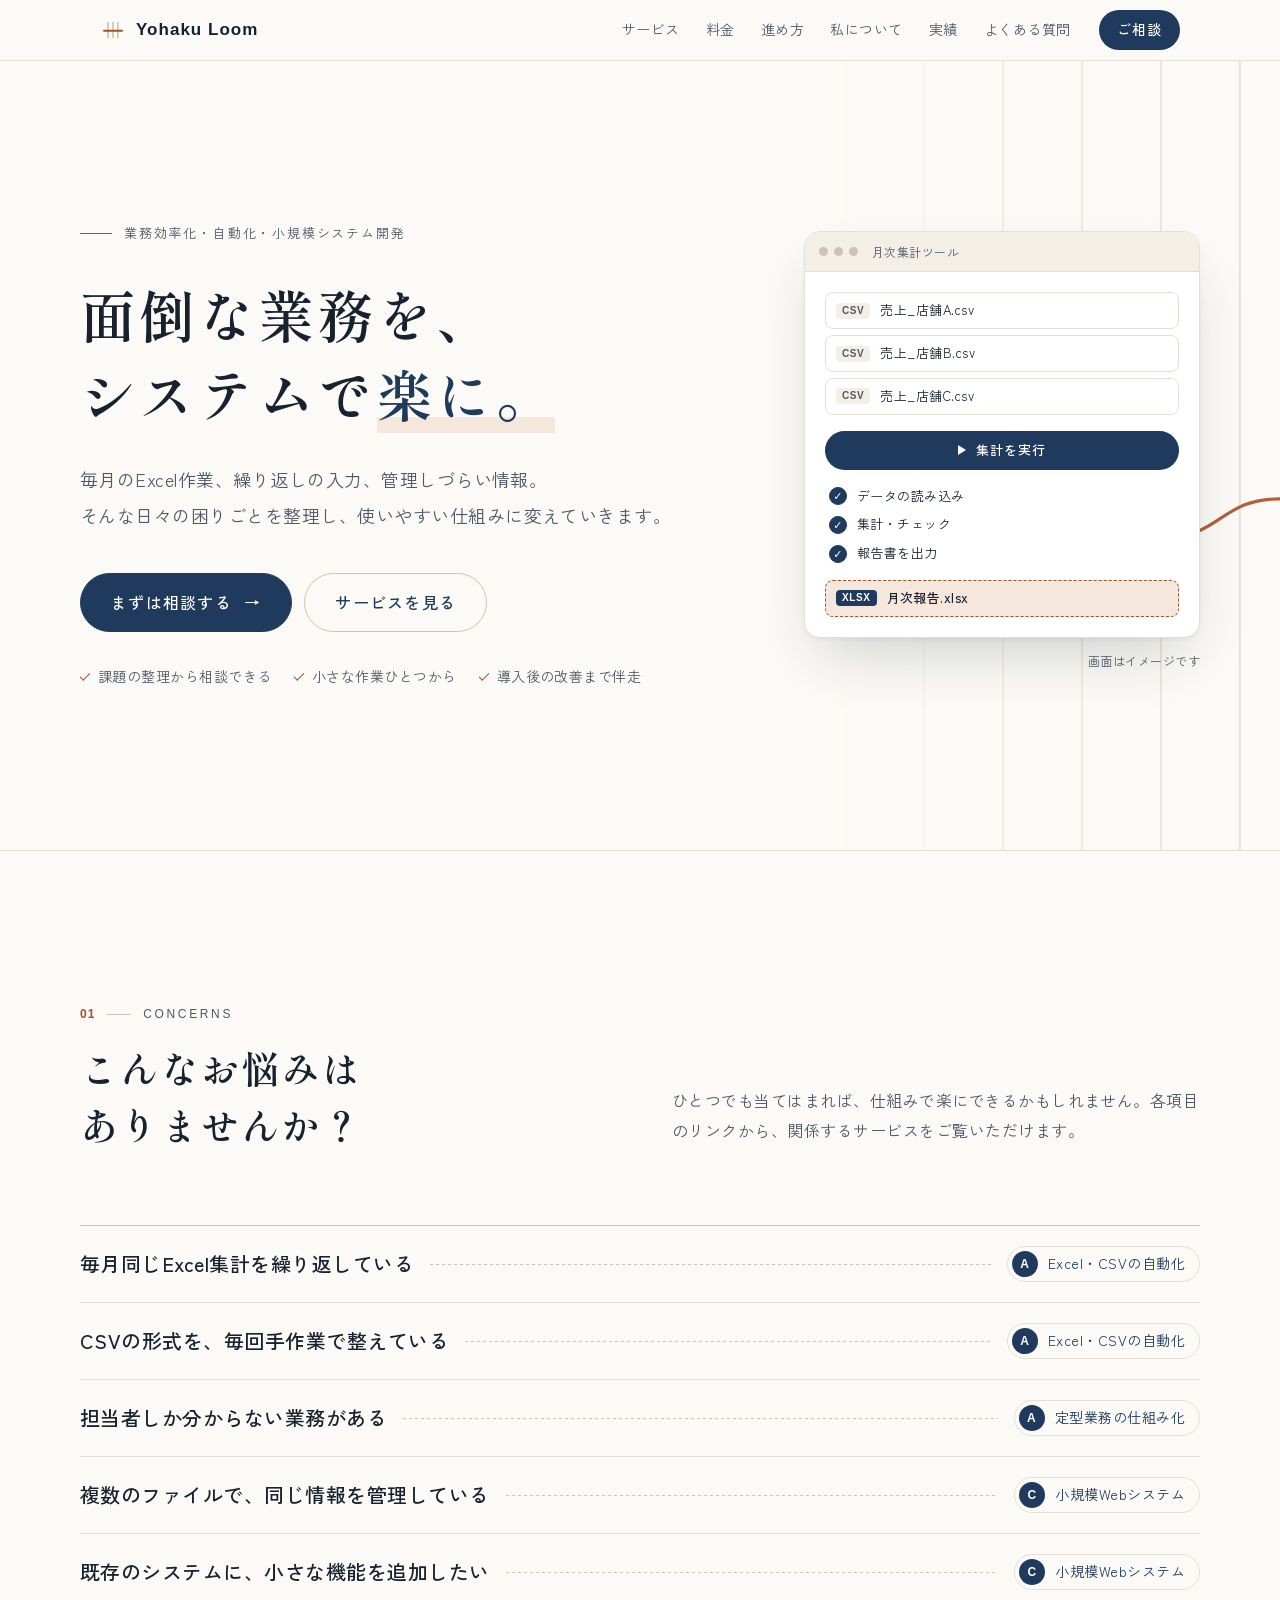
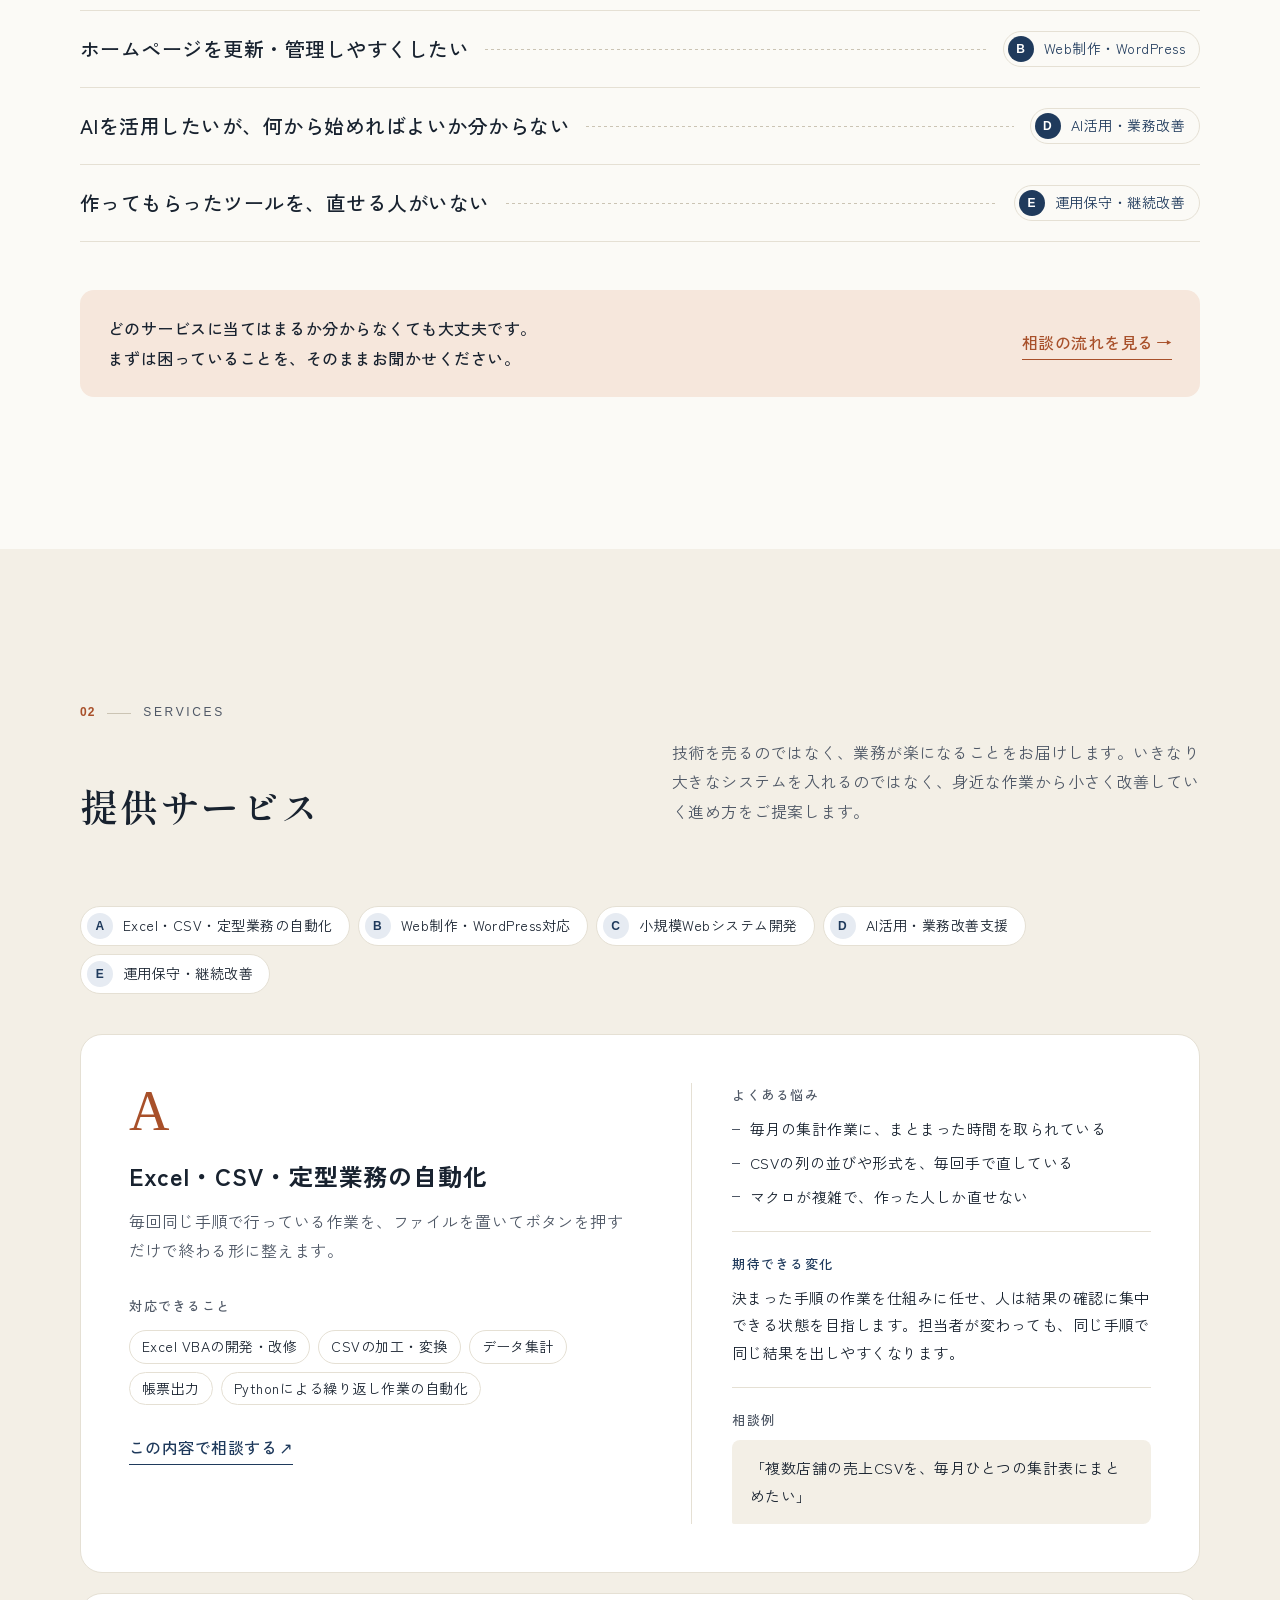
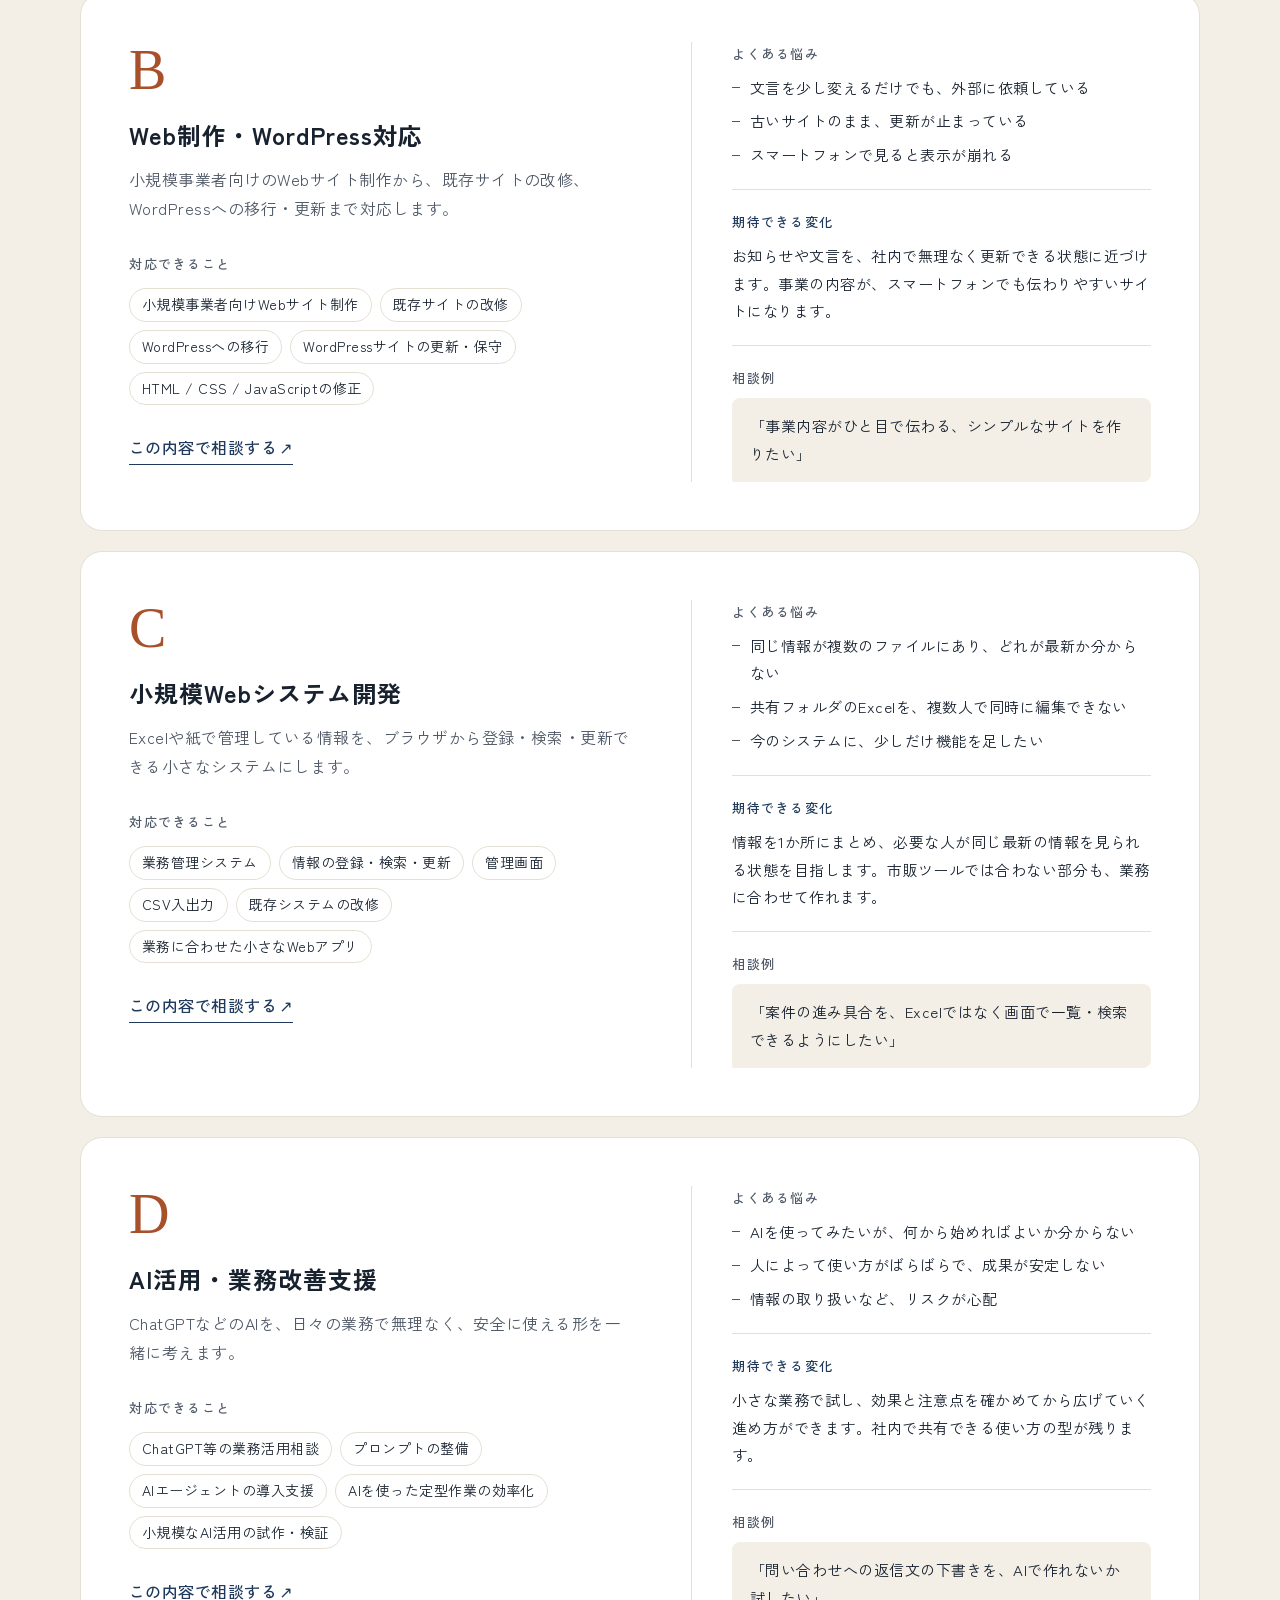
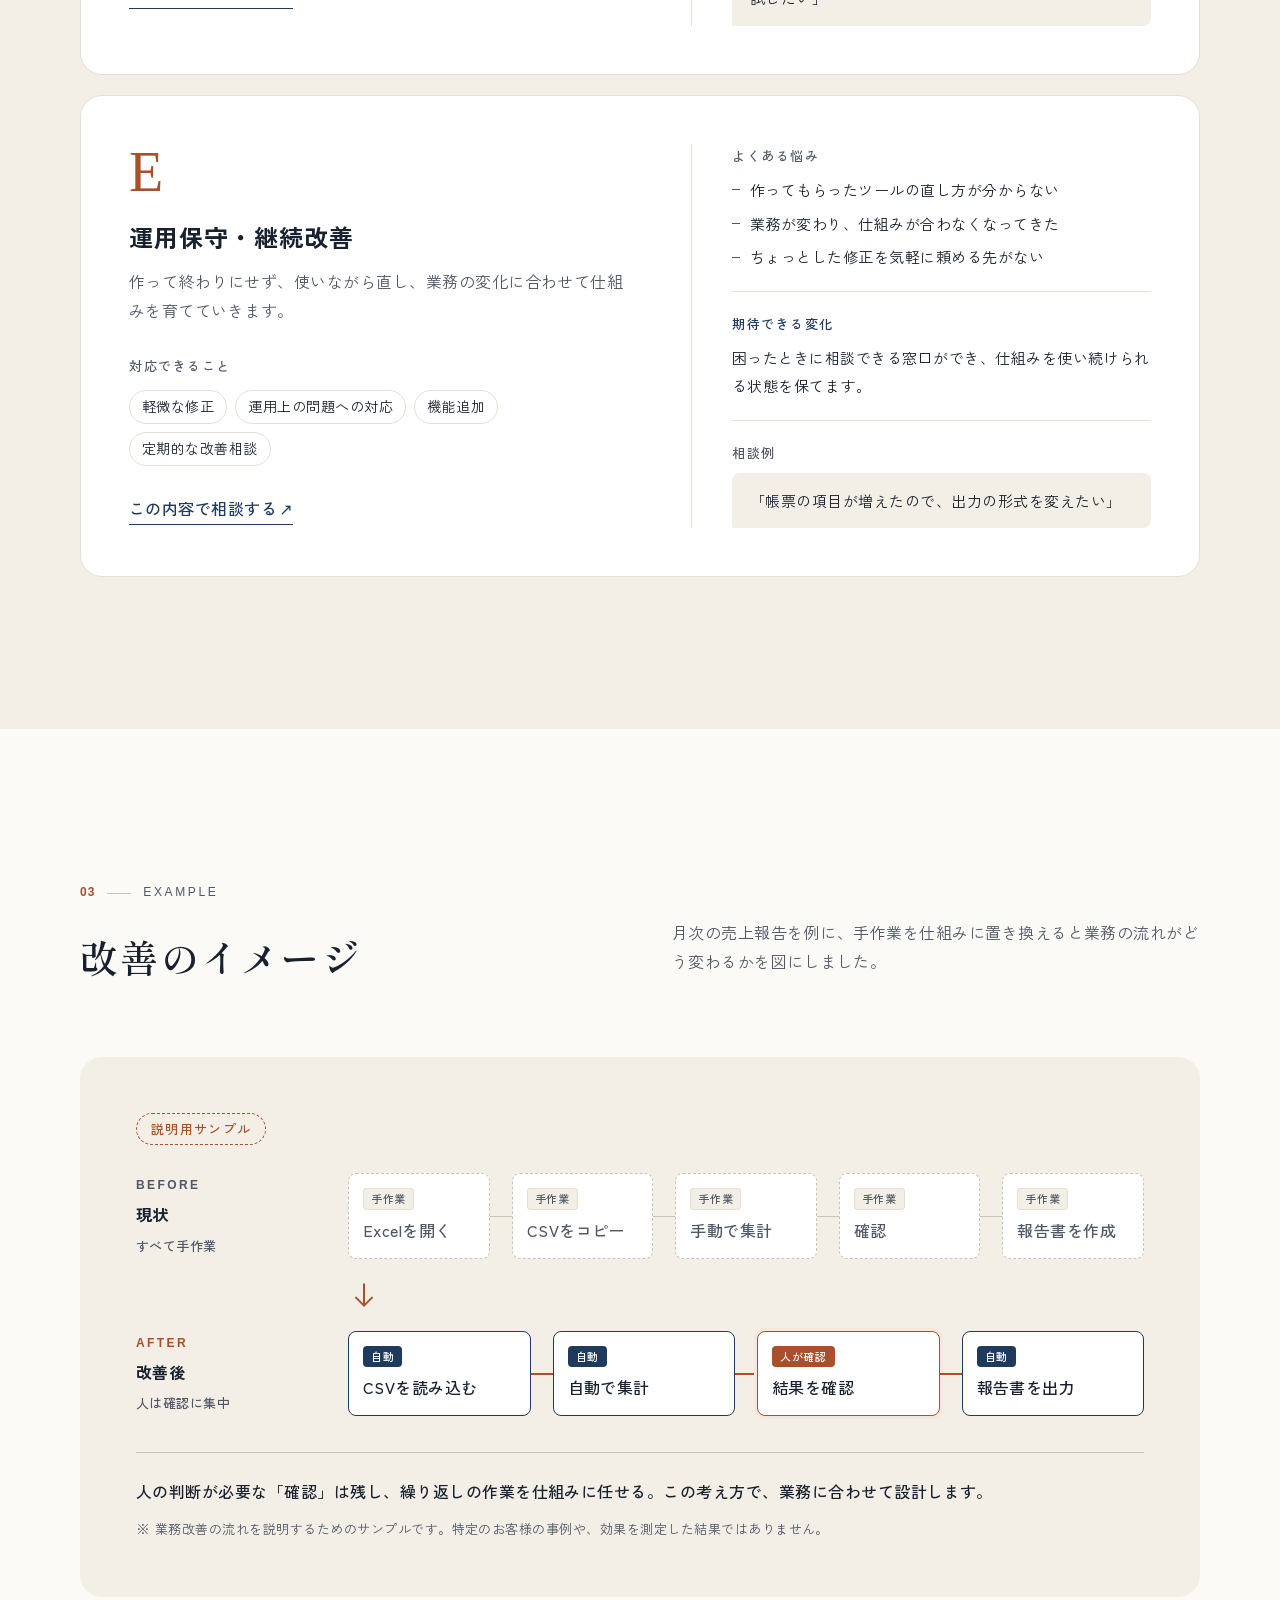
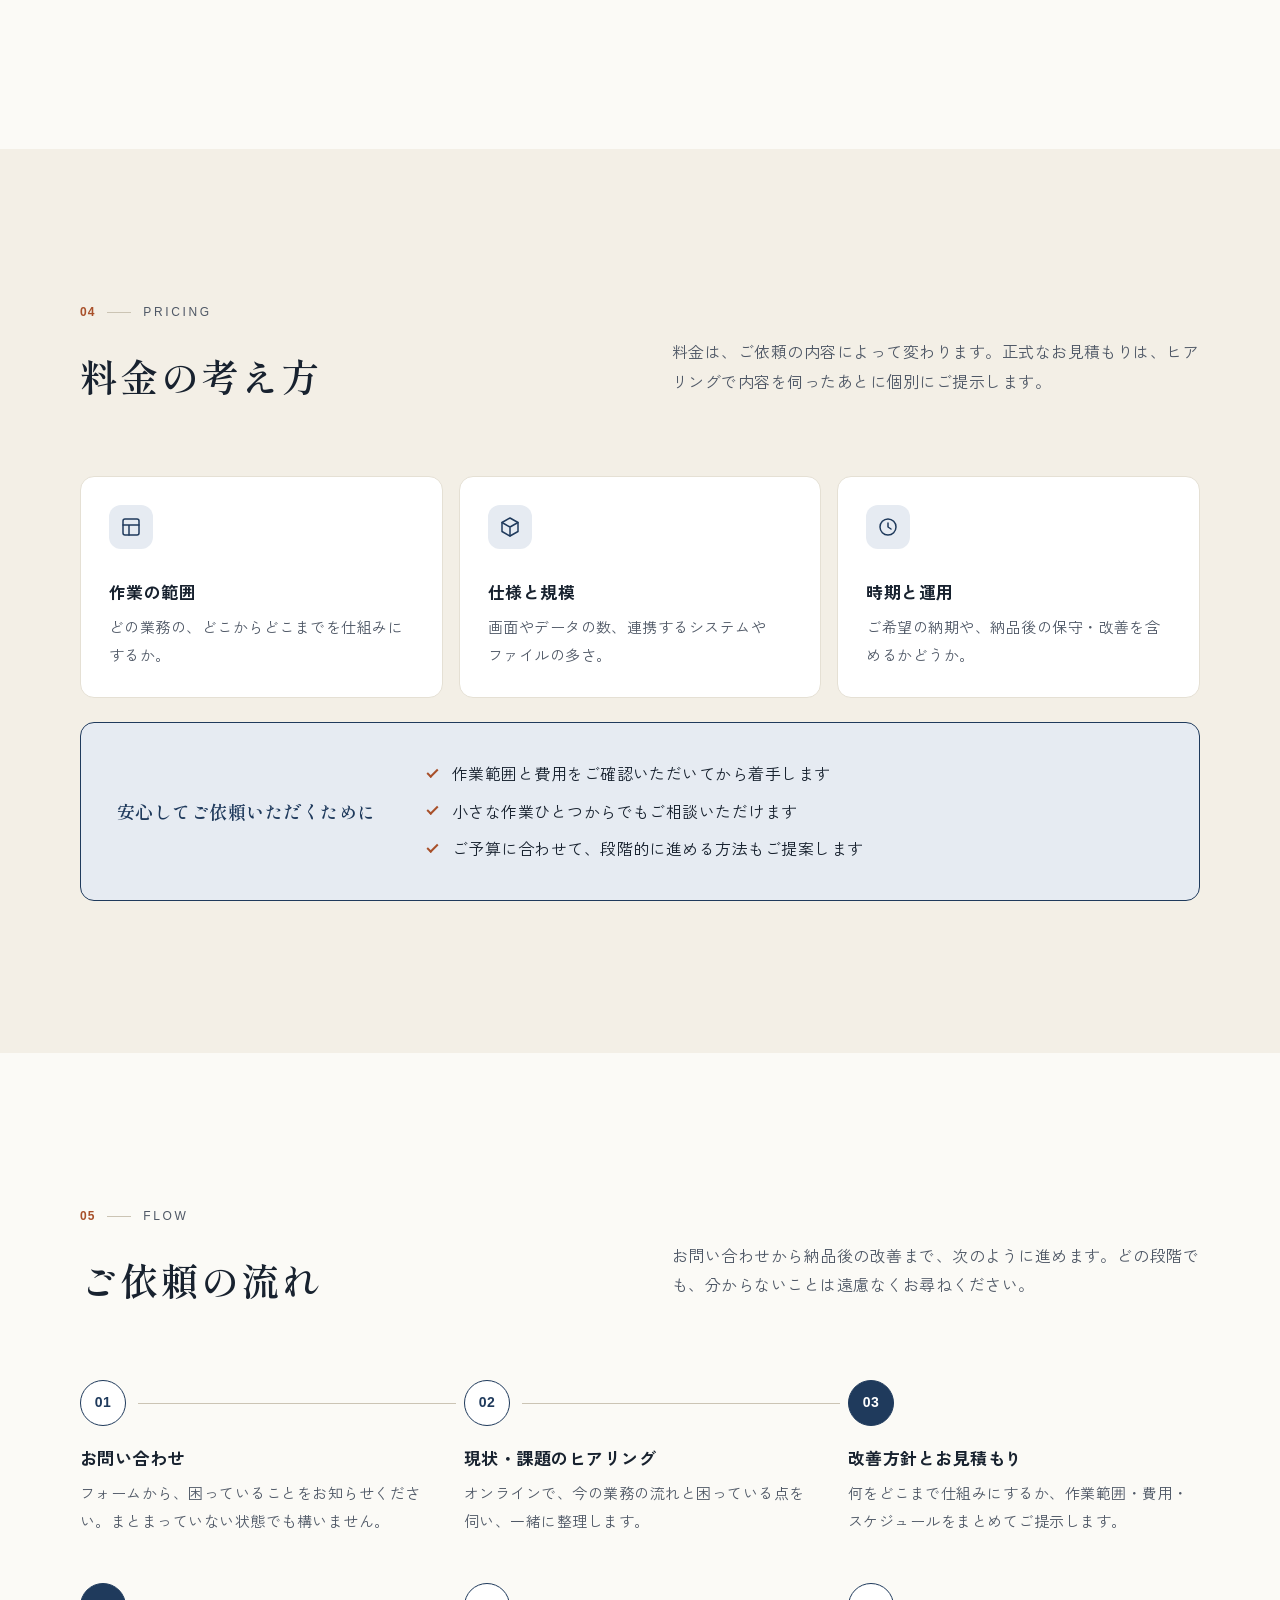
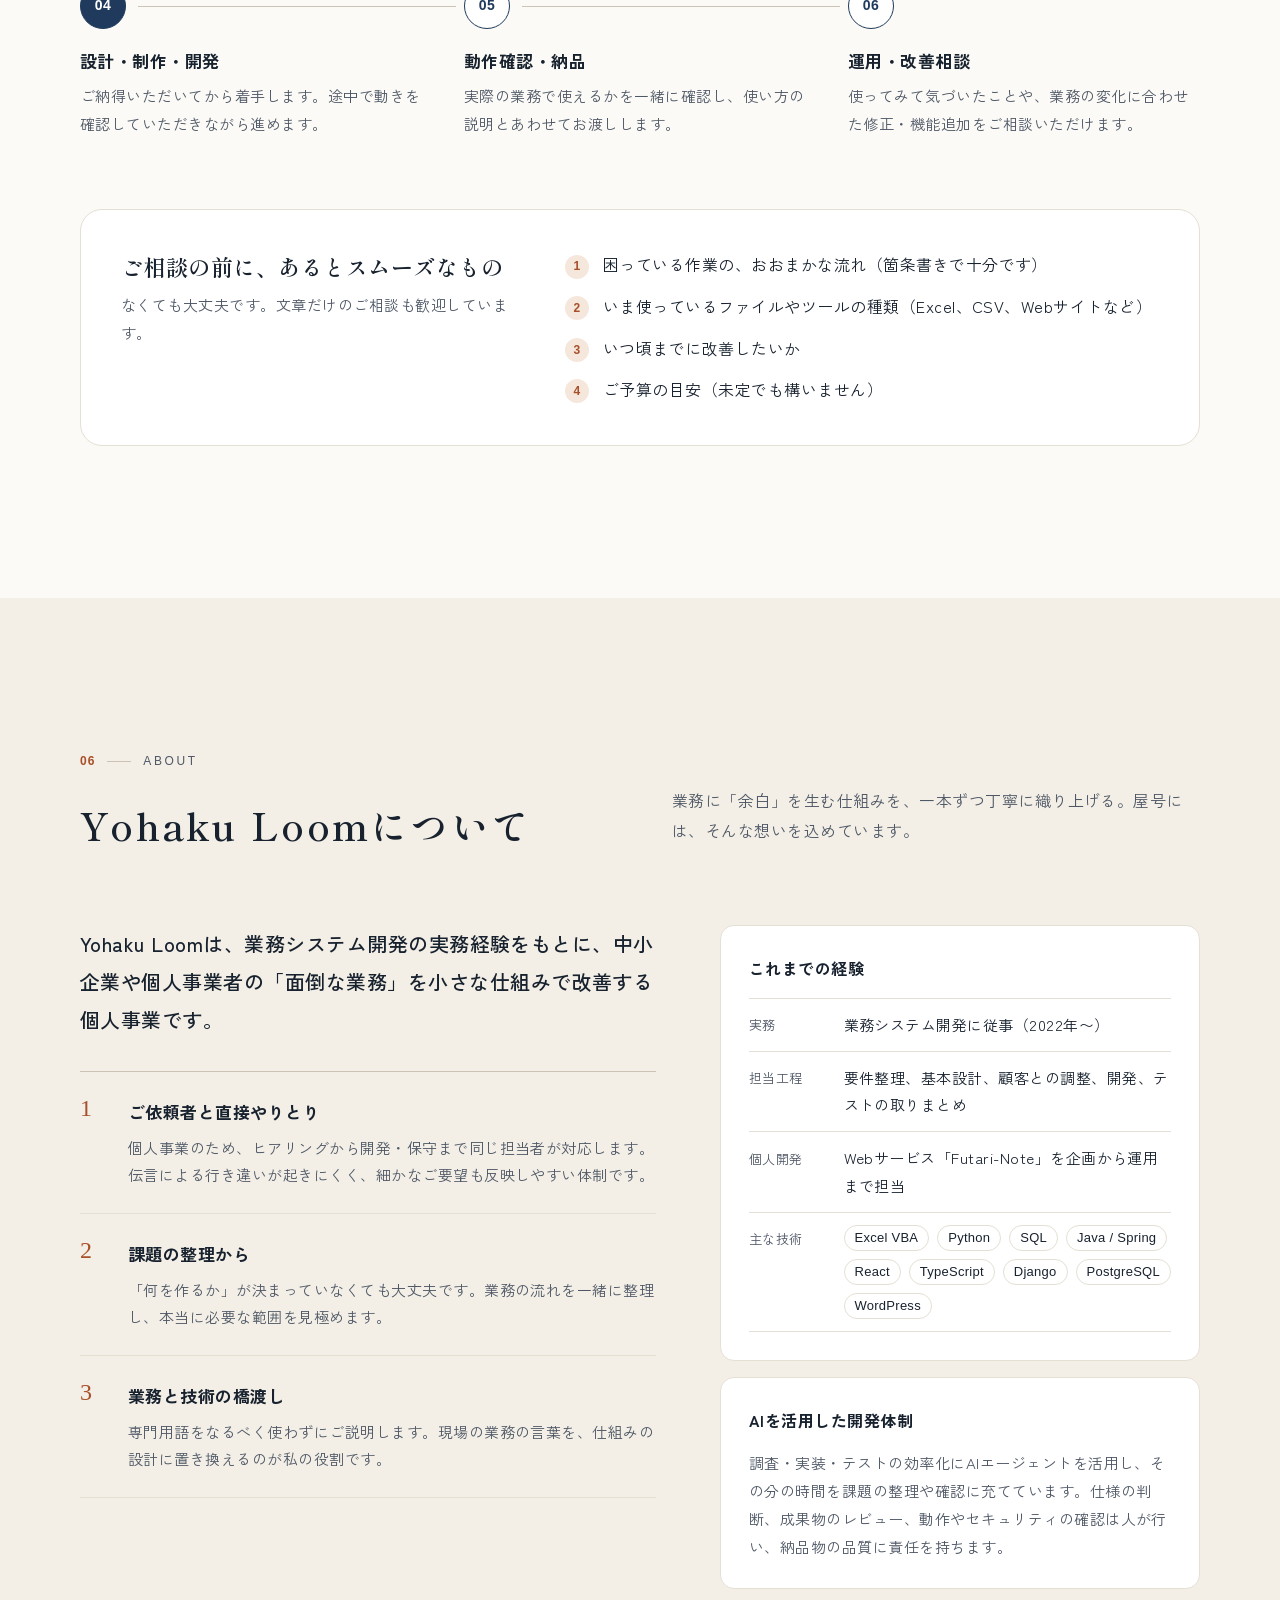
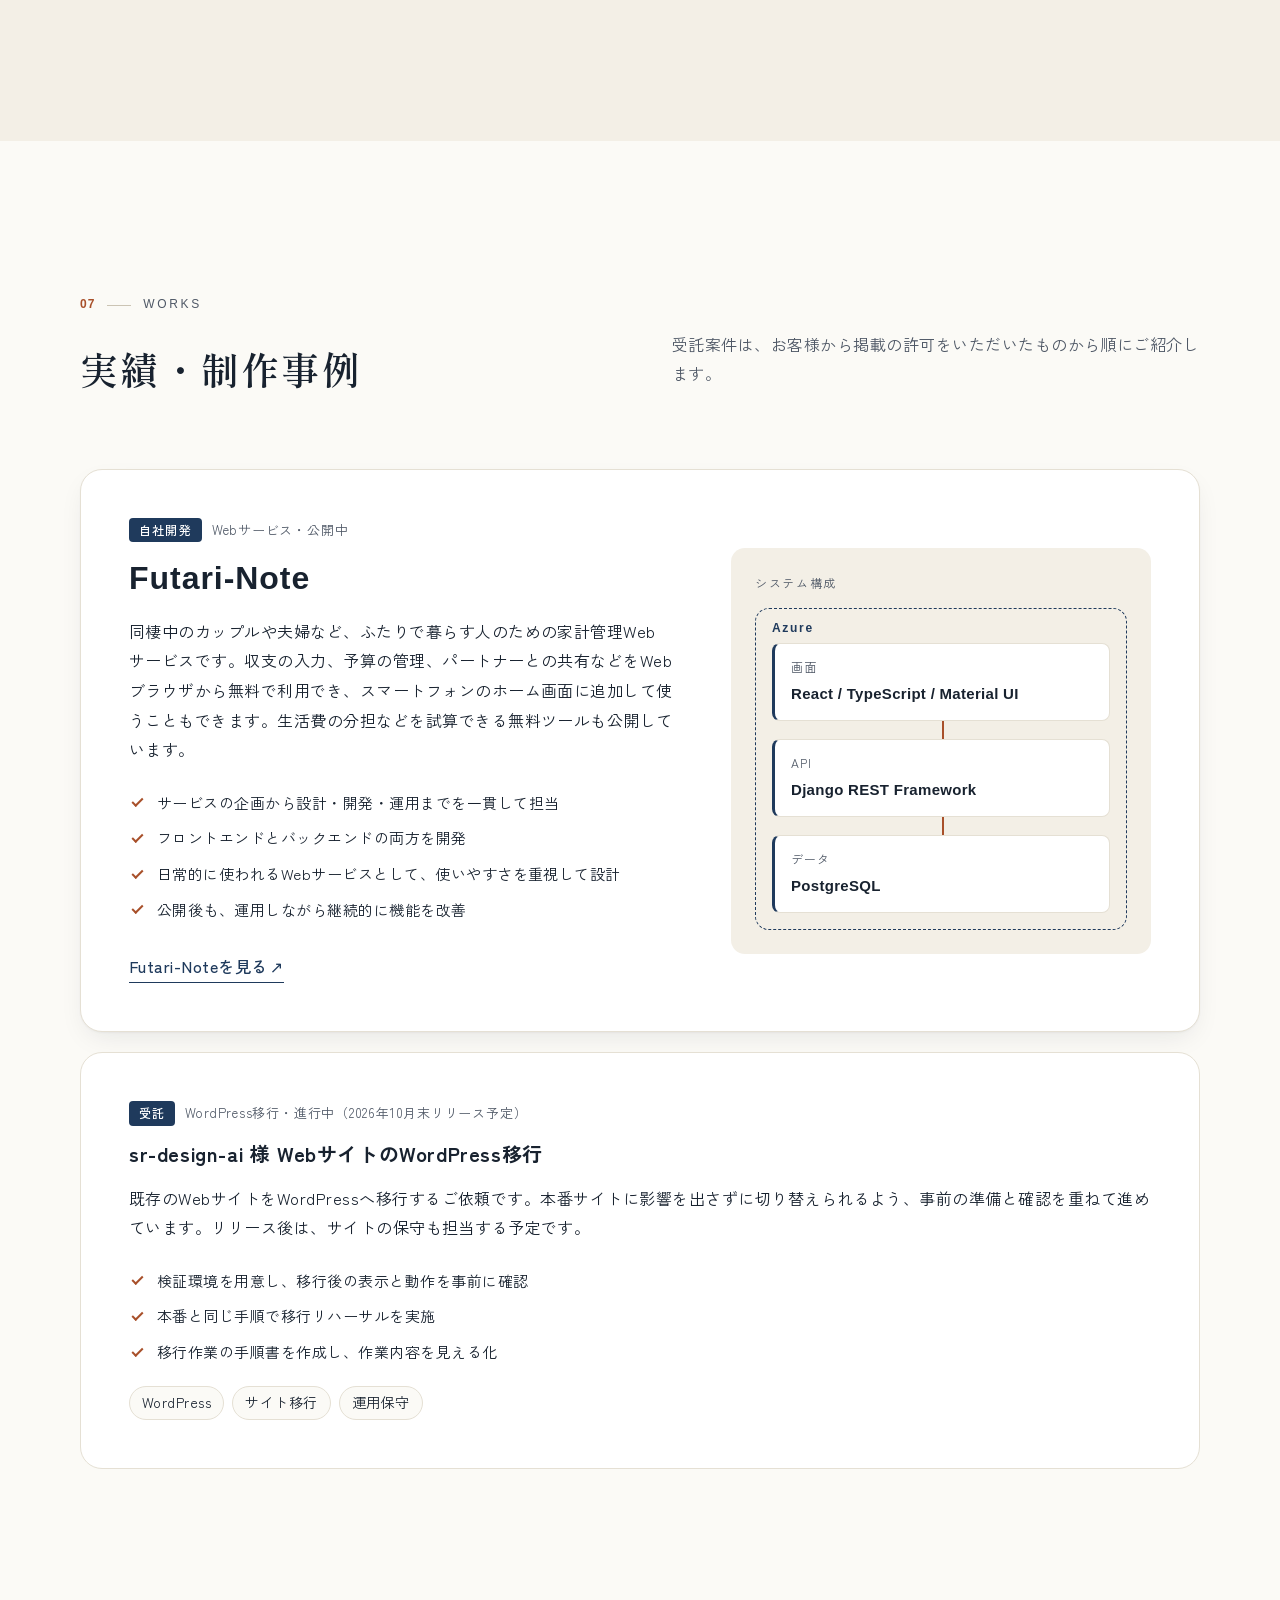
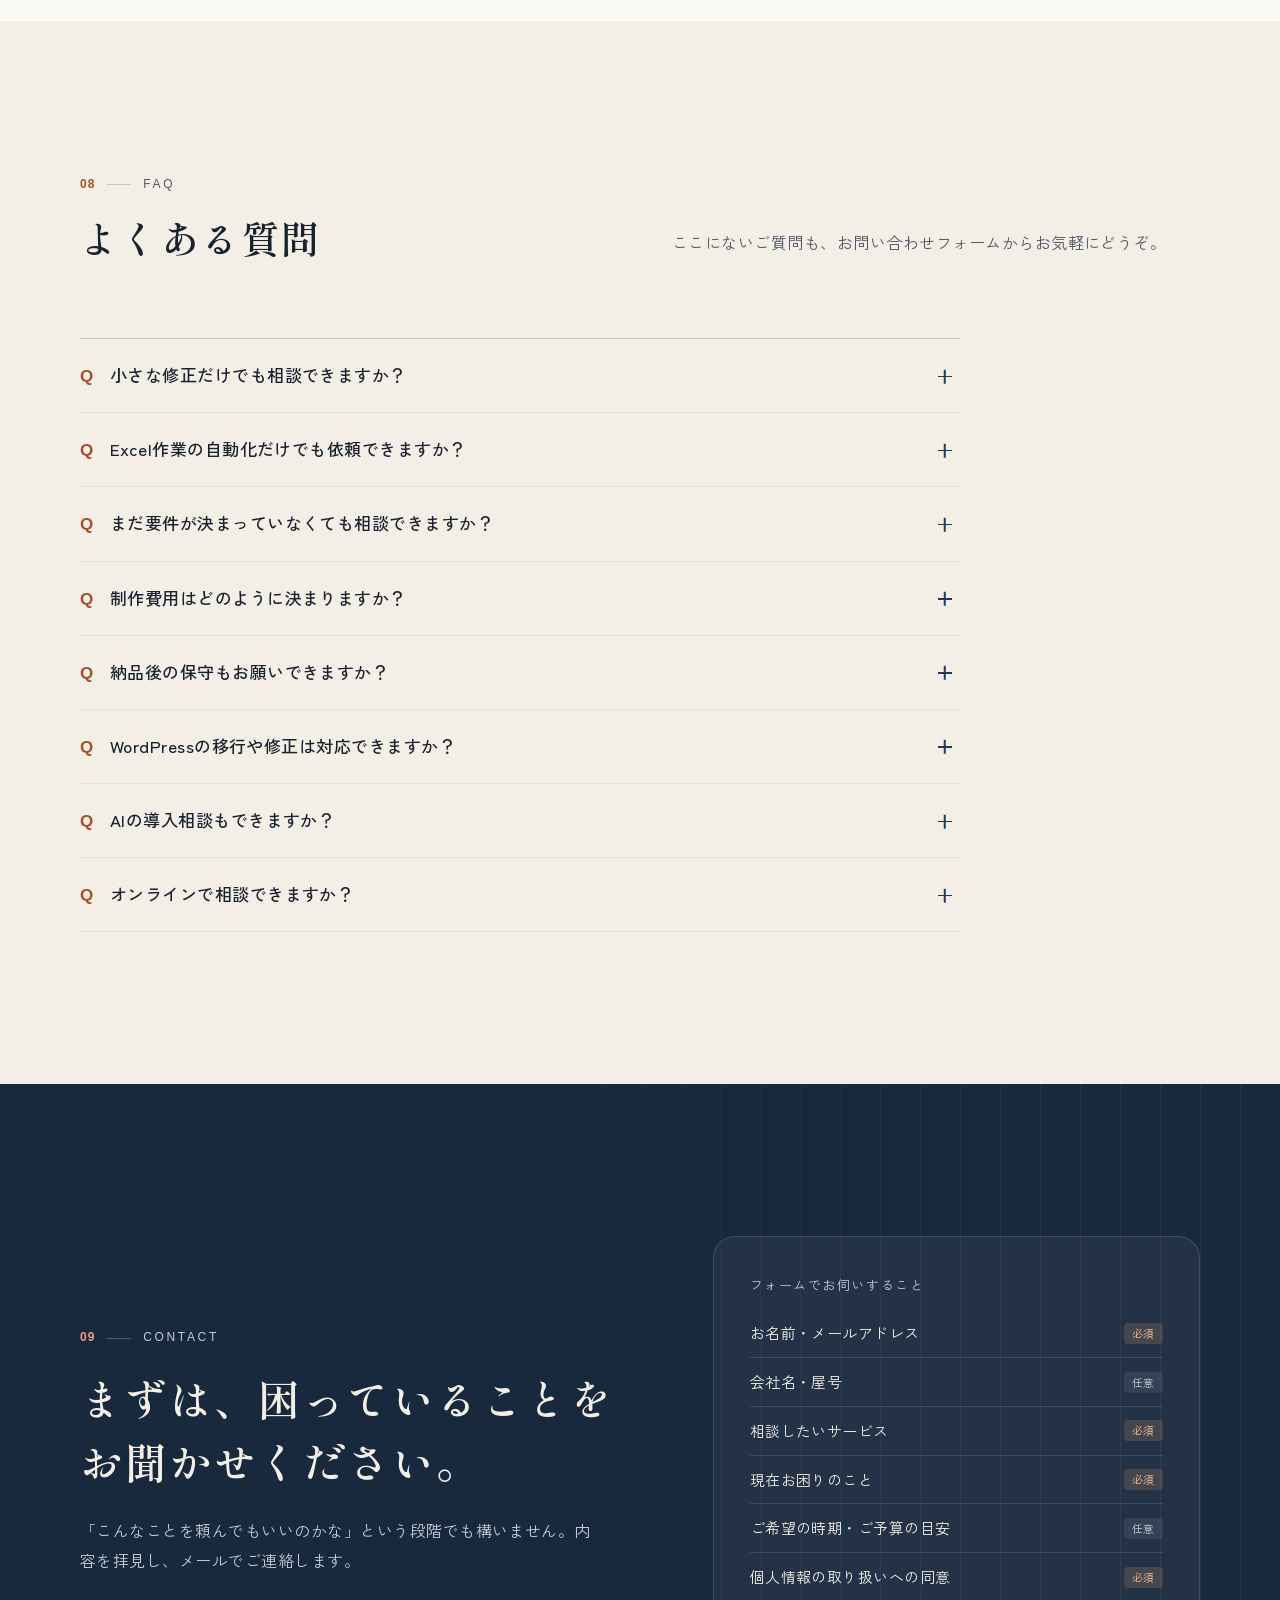
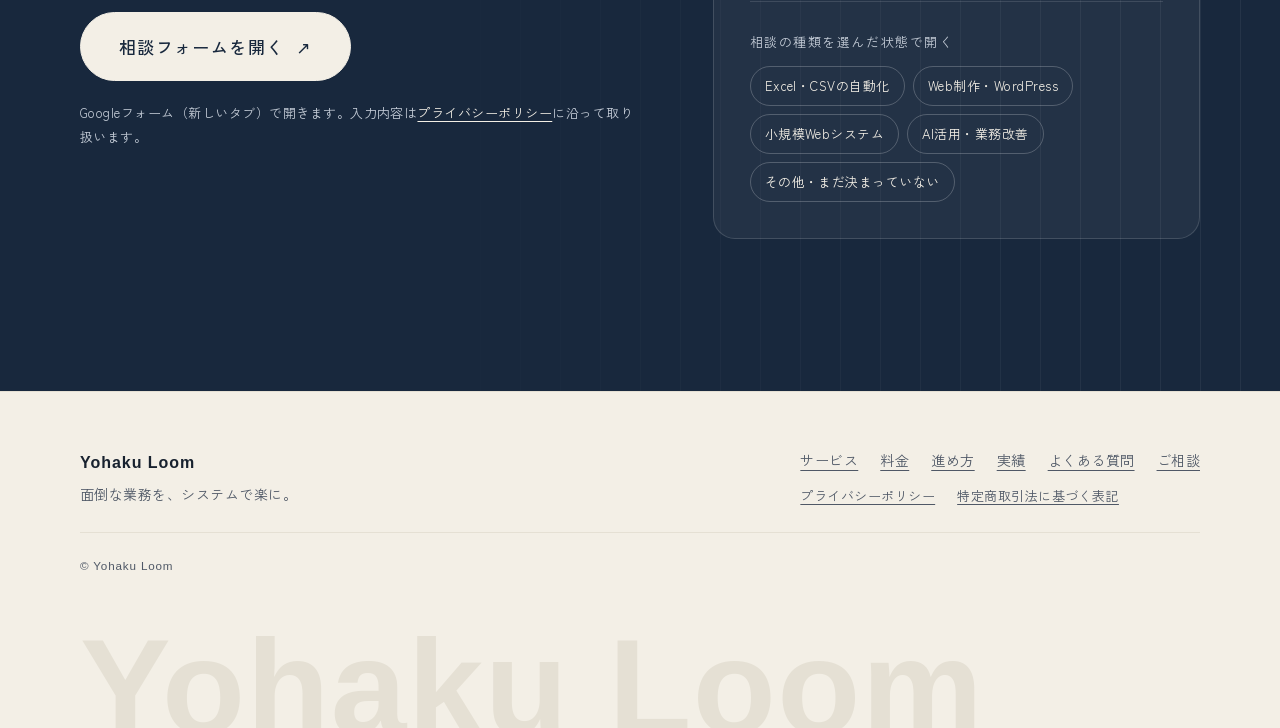
==== commit 16e8a0c4: "サイト全体を刷新：サービス紹介・改善イメージ・実績・料金・FAQを追加 - 配色を生成り・濃紺・柿色に再構成し、スマートフォン用メニューを追加 - 提供サービスA〜E、お悩みからサービスへの導線、改善" ====
--- a/index.html
+++ b/index.html
@@ -3,21 +3,28 @@
 <head>
   <meta charset="utf-8">
   <meta name="viewport" content="width=device-width, initial-scale=1">
-  <title>Yohaku Loom｜面倒な業務を、システムで楽に。</title>
-  <meta name="description" content="Yohaku Loomは、中小企業・個人事業者のExcel・CSVの手作業や、担当者しか分からない業務を、実務に合った小さな仕組みに置き換える個人事業です。業務改善診断から自動化、AI活用、小規模Web開発まで承ります。">
+  <title>Yohaku Loom｜面倒な業務を、システムで楽に。業務効率化・Excel自動化・小規模システム開発</title>
+  <meta name="description" content="Yohaku Loomは、中小企業・個人事業者の業務効率化を支える個人事業です。Excel自動化やCSV加工などの定型業務の自動化、小規模システム開発、Web制作・WordPress移行、AI活用支援まで、課題の整理から設計・開発・運用まで一貫してご相談いただけます。">
+  <link rel="canonical" href="https://ituu110.github.io/YohakuLoom/">
   <meta name="color-scheme" content="light dark">
-  <meta name="theme-color" content="#ffffff" media="(prefers-color-scheme: light)">
-  <meta name="theme-color" content="#111618" media="(prefers-color-scheme: dark)">
+  <meta name="theme-color" content="#fbfaf6" media="(prefers-color-scheme: light)">
+  <meta name="theme-color" content="#0f1520" media="(prefers-color-scheme: dark)">
 
   <!-- OGP -->
   <meta property="og:title" content="Yohaku Loom｜面倒な業務を、システムで楽に。">
-  <meta property="og:description" content="Excelやメールの手作業、担当者しか分からない作業を、実務に合った小さな仕組みに置き換えます。">
+  <meta property="og:description" content="毎月のExcel作業、繰り返しの入力、管理しづらい情報。日々の困りごとを整理し、使いやすい仕組みに変えていきます。">
   <meta property="og:type" content="website">
-  <meta property="og:url" content="【公開URLを記載】">
+  <meta property="og:url" content="https://ituu110.github.io/YohakuLoom/">
+  <meta property="og:image" content="https://ituu110.github.io/YohakuLoom/assets/ogp.png">
+  <meta property="og:image:width" content="1200">
+  <meta property="og:image:height" content="630">
+  <meta property="og:image:alt" content="Yohaku Loom — 面倒な業務を、システムで楽に。">
   <meta property="og:site_name" content="Yohaku Loom">
   <meta property="og:locale" content="ja_JP">
-
-  <link rel="icon" href="data:image/svg+xml,%3Csvg xmlns='http://www.w3.org/2000/svg' viewBox='0 0 32 32'%3E%3Crect width='32' height='32' rx='7' fill='%231d5c66'/%3E%3Cpath d='M10 7v18M16 7v18M22 7v18' stroke='%23ffffff' stroke-opacity='.55' stroke-width='2'/%3E%3Cpath d='M6 17h20' stroke='%23ffffff' stroke-width='2.5' stroke-linecap='round'/%3E%3C/svg%3E">
+  <meta name="twitter:card" content="summary_large_image">
+
+  <link rel="icon" href="assets/favicon.svg" type="image/svg+xml">
+  <link rel="apple-touch-icon" href="assets/apple-touch-icon.png">
 
   <link rel="preconnect" href="https://fonts.googleapis.com">
   <link rel="preconnect" href="https://fonts.gstatic.com" crossorigin>
@@ -26,35 +33,35 @@
   <script>document.documentElement.classList.add("js");</script>
   <script src="assets/main.js" defer></script>
 
+  <!-- 構造化データ：確認済みの情報のみ（所在地・電話・料金・レビューは掲載しない） -->
   <script type="application/ld+json">
   {
     "@context": "https://schema.org",
-    "@type": "ProfessionalService",
-    "name": "Yohaku Loom",
-    "description": "中小企業・個人事業者の面倒な業務をシステム化する個人事業。Excel・CSVの自動化、AI活用、小規模Web開発を承ります。",
-    "knowsAbout": ["業務改善", "Excel・CSVの自動化", "Python", "VBA", "Google Apps Script", "AI活用", "Webシステム開発"],
-    "makesOffer": [
+    "@graph": [
       {
-        "@type": "Offer",
-        "name": "業務改善診断",
-        "description": "オンラインで60分のヒアリングを行い、課題の整理と改善提案をまとめます。",
-        "priceSpecification": {
-          "@type": "PriceSpecification",
-          "price": 30000,
-          "priceCurrency": "JPY",
-          "valueAddedTaxIncluded": false
-        }
+        "@type": "WebSite",
+        "@id": "https://ituu110.github.io/YohakuLoom/#website",
+        "name": "Yohaku Loom",
+        "url": "https://ituu110.github.io/YohakuLoom/",
+        "inLanguage": "ja"
       },
       {
-        "@type": "Offer",
-        "name": "Excel・CSV・定型業務の自動化",
-        "description": "データの転記、集計、帳票出力をボタン一つで実行できる形にまとめます。",
-        "priceSpecification": {
-          "@type": "PriceSpecification",
-          "minPrice": 30000,
-          "maxPrice": 100000,
-          "priceCurrency": "JPY",
-          "valueAddedTaxIncluded": false
+        "@type": "ProfessionalService",
+        "@id": "https://ituu110.github.io/YohakuLoom/#business",
+        "name": "Yohaku Loom",
+        "url": "https://ituu110.github.io/YohakuLoom/",
+        "description": "中小企業・個人事業者の面倒な業務を、小さな仕組みやシステムで改善する個人事業。Excel・CSVなど定型業務の自動化、Web制作・WordPress対応、小規模Webシステム開発、AI活用支援、運用保守を承ります。",
+        "knowsAbout": ["業務効率化", "Excel自動化", "Excel VBA", "CSV加工", "Python", "WordPress移行", "小規模システム開発", "AI活用支援"],
+        "hasOfferCatalog": {
+          "@type": "OfferCatalog",
+          "name": "提供サービス",
+          "itemListElement": [
+            { "@type": "Offer", "itemOffered": { "@type": "Service", "name": "Excel・CSV・定型業務の自動化" } },
+            { "@type": "Offer", "itemOffered": { "@type": "Service", "name": "Web制作・WordPress対応" } },
+            { "@type": "Offer", "itemOffered": { "@type": "Service", "name": "小規模Webシステム開発" } },
+            { "@type": "Offer", "itemOffered": { "@type": "Service", "name": "AI活用・業務改善支援" } },
+            { "@type": "Offer", "itemOffered": { "@type": "Service", "name": "運用保守・継続改善" } }
+          ]
         }
       }
     ]
@@ -73,30 +80,45 @@
         </svg>
         <span>Yohaku Loom</span>
       </a>
-      <nav class="site-nav" aria-label="ページ内">
+      <button class="nav-toggle" type="button" aria-expanded="false" aria-controls="site-nav">
+        <span class="nav-toggle-bars" aria-hidden="true"></span>
+        <span class="nav-toggle-label">メニュー</span>
+      </button>
+      <nav class="site-nav" id="site-nav" aria-label="ページ内">
         <ul>
-          <li><a href="#services">商品</a></li>
+          <li><a href="#services">サービス</a></li>
+          <li><a href="#pricing">料金</a></li>
+          <li><a href="#flow">進め方</a></li>
+          <li><a href="#about">私について</a></li>
           <li><a href="#works">実績</a></li>
-          <li><a href="#profile">経歴</a></li>
-          <li><a href="#contact" class="nav-cta">ご相談</a></li>
+          <li><a href="#faq">よくある質問</a></li>
         </ul>
       </nav>
+      <a class="header-cta" href="#contact">ご相談</a>
     </div>
   </header>
 
   <main id="main">
 
-    <!-- 1. ヒーロー -->
+    <!-- ============ Hero ============ -->
     <section class="hero" id="top" aria-labelledby="hero-title">
       <div class="hero-inner">
         <div class="hero-copy">
-          <p class="hero-eyebrow">業務のシステム化・自動化</p>
+          <p class="hero-eyebrow">業務効率化・自動化・小規模システム開発</p>
           <h1 id="hero-title" class="hero-title">
             <span class="line">面倒な業務を、</span>
             <span class="line">システムで<em>楽に。</em></span>
           </h1>
-          <p class="hero-lead">Excelやメールの手作業、担当者しか分からない作業を、実務に合った小さな仕組みに置き換えます。</p>
-          <a class="button" href="#contact">まずは相談する<span class="button-arrow" aria-hidden="true">→</span></a>
+          <p class="hero-lead">毎月のExcel作業、繰り返しの入力、管理しづらい情報。<br class="br-wide">そんな日々の困りごとを整理し、使いやすい仕組みに変えていきます。</p>
+          <div class="hero-actions">
+            <a class="button" href="#contact">まずは相談する<span class="button-arrow" aria-hidden="true">→</span></a>
+            <a class="button button--ghost" href="#services">サービスを見る</a>
+          </div>
+          <ul class="hero-points" aria-label="Yohaku Loomの特長">
+            <li>課題の整理から相談できる</li>
+            <li>小さな作業ひとつから</li>
+            <li>導入後の改善まで伴走</li>
+          </ul>
         </div>
 
         <!-- 装飾：自動化ツールの画面イメージ（実在の納品物ではありません） -->
@@ -115,8 +137,8 @@
               <p class="mock-run"><span class="mock-run-icon"></span>集計を実行</p>
               <ol class="mock-steps">
                 <li>データの読み込み</li>
-                <li>転記・集計</li>
-                <li>帳票を出力</li>
+                <li>集計・チェック</li>
+                <li>報告書を出力</li>
               </ol>
               <p class="mock-result"><span class="mock-ext mock-ext--xlsx">XLSX</span>月次報告.xlsx</p>
             </div>
@@ -142,323 +164,665 @@
       </svg>
     </section>
 
-    <!-- 2. お悩み -->
+    <!-- ============ 01 Concerns ============ -->
     <section class="section" id="concerns" aria-labelledby="concerns-title">
       <div class="section-inner">
         <div class="section-head">
           <p class="section-label"><span class="section-num">01</span>Concerns</p>
-          <h2 id="concerns-title">こんなお悩みはありませんか</h2>
-        </div>
-        <div class="section-body">
-          <ul class="concerns">
-            <li>
-              <svg class="icon" viewBox="0 0 24 24" aria-hidden="true" focusable="false"><rect x="3.5" y="4" width="17" height="16" rx="2"/><path d="M3.5 9h17M9 9v11M14.5 9v11"/></svg>
-              <span>毎月のExcel・CSVの転記や集計に時間を取られている</span>
-            </li>
-            <li>
-              <svg class="icon" viewBox="0 0 24 24" aria-hidden="true" focusable="false"><circle cx="12" cy="8" r="3.5"/><path d="M5 20c.8-3.6 3.6-5.5 7-5.5s6.2 1.9 7 5.5"/><path d="M17.5 4.5l2 2M19.5 4.5l-2 2"/></svg>
-              <span>特定の担当者しか分からない作業が増えている</span>
-            </li>
-            <li>
-              <svg class="icon" viewBox="0 0 24 24" aria-hidden="true" focusable="false"><path d="M4 8h6V4h4v4h6v6h-4v6H4z"/><path d="M16 14h4v6h-4"/></svg>
-              <span>市販のツールでは、自社の業務にうまく合わない</span>
-            </li>
-          </ul>
-
-          <figure class="change">
-            <figcaption class="change-title">たとえば、毎月の集計作業なら</figcaption>
-            <div class="change-grid">
-              <div class="change-col change-col--before">
-                <p class="change-label">Before<span>今の手作業</span></p>
-                <ol>
-                  <li>各システムからCSVを書き出す</li>
-                  <li>Excelに貼り付けて形を整える</li>
-                  <li>関数で集計する</li>
-                  <li>帳票の形に転記する</li>
-                  <li>間違いがないか目で確認する</li>
-                </ol>
-              </div>
-              <div class="change-arrow" aria-hidden="true">
-                <svg viewBox="0 0 24 24" focusable="false"><path d="M5 12h14M13 6l6 6-6 6"/></svg>
-              </div>
-              <div class="change-col change-col--after">
-                <p class="change-label">After<span>仕組みにした後</span></p>
-                <ol>
-                  <li>CSVを決まったフォルダに置く</li>
-                  <li>ボタンを押す</li>
-                  <li>できあがった帳票を確認する</li>
-                </ol>
-              </div>
-            </div>
-            <p class="change-note">※ 改善の一例を示したイメージです。実際の内容は、業務に合わせて設計します。</p>
-          </figure>
-
-          <p class="concerns-note">いきなりシステムを作るのではなく、まずは今の業務の流れを一緒に整理するところから始めます。</p>
-        </div>
-      </div>
-    </section>
-
-    <!-- 3. 商品と料金 -->
+          <h2 id="concerns-title">こんなお悩みはありませんか？</h2>
+          <p class="section-desc">ひとつでも当てはまれば、仕組みで楽にできるかもしれません。各項目のリンクから、関係するサービスをご覧いただけます。</p>
+        </div>
+
+        <ul class="worries">
+          <li class="worry">
+            <span class="worry-text">毎月同じExcel集計を繰り返している</span>
+            <span class="worry-line" aria-hidden="true"></span>
+            <a class="worry-link" href="#service-a"><span class="worry-letter" aria-hidden="true">A</span>Excel・CSVの自動化</a>
+          </li>
+          <li class="worry">
+            <span class="worry-text">CSVの形式を、毎回手作業で整えている</span>
+            <span class="worry-line" aria-hidden="true"></span>
+            <a class="worry-link" href="#service-a"><span class="worry-letter" aria-hidden="true">A</span>Excel・CSVの自動化</a>
+          </li>
+          <li class="worry">
+            <span class="worry-text">担当者しか分からない業務がある</span>
+            <span class="worry-line" aria-hidden="true"></span>
+            <a class="worry-link" href="#service-a"><span class="worry-letter" aria-hidden="true">A</span>定型業務の仕組み化</a>
+          </li>
+          <li class="worry">
+            <span class="worry-text">複数のファイルで、同じ情報を管理している</span>
+            <span class="worry-line" aria-hidden="true"></span>
+            <a class="worry-link" href="#service-c"><span class="worry-letter" aria-hidden="true">C</span>小規模Webシステム</a>
+          </li>
+          <li class="worry">
+            <span class="worry-text">既存のシステムに、小さな機能を追加したい</span>
+            <span class="worry-line" aria-hidden="true"></span>
+            <a class="worry-link" href="#service-c"><span class="worry-letter" aria-hidden="true">C</span>小規模Webシステム</a>
+          </li>
+          <li class="worry">
+            <span class="worry-text">ホームページを更新・管理しやすくしたい</span>
+            <span class="worry-line" aria-hidden="true"></span>
+            <a class="worry-link" href="#service-b"><span class="worry-letter" aria-hidden="true">B</span>Web制作・WordPress</a>
+          </li>
+          <li class="worry">
+            <span class="worry-text">AIを活用したいが、何から始めればよいか分からない</span>
+            <span class="worry-line" aria-hidden="true"></span>
+            <a class="worry-link" href="#service-d"><span class="worry-letter" aria-hidden="true">D</span>AI活用・業務改善</a>
+          </li>
+          <li class="worry">
+            <span class="worry-text">作ってもらったツールを、直せる人がいない</span>
+            <span class="worry-line" aria-hidden="true"></span>
+            <a class="worry-link" href="#service-e"><span class="worry-letter" aria-hidden="true">E</span>運用保守・継続改善</a>
+          </li>
+        </ul>
+
+        <p class="callout">
+          <span>どのサービスに当てはまるか分からなくても大丈夫です。<br class="br-wide">まずは困っていることを、そのままお聞かせください。</span>
+          <a class="text-link" href="#flow">相談の流れを見る<span aria-hidden="true"> →</span></a>
+        </p>
+      </div>
+    </section>
+
+    <!-- ============ 02 Services ============ -->
     <section class="section section--soft" id="services" aria-labelledby="services-title">
       <div class="section-inner">
         <div class="section-head">
           <p class="section-label"><span class="section-num">02</span>Services</p>
-          <h2 id="services-title">商品と料金</h2>
-          <p class="section-desc">価格はすべて税抜です。</p>
-        </div>
-        <div class="section-body">
-
-          <article class="plan plan--primary" aria-labelledby="plan-diagnosis">
-            <div class="plan-head">
-              <svg class="plan-icon" viewBox="0 0 24 24" aria-hidden="true" focusable="false"><circle cx="10.5" cy="10.5" r="6"/><path d="M15 15l5 5M8 10.5h5M10.5 8v5"/></svg>
-              <p class="plan-tag">最初の一歩</p>
-              <h3 id="plan-diagnosis" class="plan-name">業務改善診断</h3>
-              <p class="plan-price"><span class="plan-price-num">30,000</span><span class="plan-price-unit">円</span></p>
-            </div>
-            <p class="plan-text">オンラインで60分のヒアリングを行い、課題の整理と改善提案をまとめます。</p>
-            <div class="plan-deliverables">
-              <p class="plan-sub">お渡しするもの</p>
-              <ul class="checklist">
-                <li>現状の業務フロー図（簡易）</li>
-                <li>どこで時間や手間がかかっているかの分析</li>
-                <li>
-                  3段階の改善提案
-                  <ol class="steps-mini">
-                    <li><span>すぐできること</span></li>
-                    <li><span>ツール導入</span></li>
-                    <li><span>専用システム化</span></li>
-                  </ol>
-                </li>
-                <li>見積とスケジュールの概算</li>
+          <h2 id="services-title">提供サービス</h2>
+          <p class="section-desc">技術を売るのではなく、業務が楽になることをお届けします。いきなり大きなシステムを入れるのではなく、身近な作業から小さく改善していく進め方をご提案します。</p>
+        </div>
+
+        <nav class="service-index" aria-label="サービス一覧">
+          <ol>
+            <li><a href="#service-a"><span>A</span>Excel・CSV・定型業務の自動化</a></li>
+            <li><a href="#service-b"><span>B</span>Web制作・WordPress対応</a></li>
+            <li><a href="#service-c"><span>C</span>小規模Webシステム開発</a></li>
+            <li><a href="#service-d"><span>D</span>AI活用・業務改善支援</a></li>
+            <li><a href="#service-e"><span>E</span>運用保守・継続改善</a></li>
+          </ol>
+        </nav>
+
+        <div class="services">
+
+          <!-- A -->
+          <article class="service" id="service-a" aria-labelledby="service-a-title">
+            <div class="service-main">
+              <p class="service-letter" aria-hidden="true">A</p>
+              <h3 id="service-a-title" class="service-title">Excel・CSV・定型業務の自動化</h3>
+              <p class="service-lead">毎回同じ手順で行っている作業を、ファイルを置いてボタンを押すだけで終わる形に整えます。</p>
+              <h4 class="service-sub">対応できること</h4>
+              <ul class="tags">
+                <li>Excel VBAの開発・改修</li>
+                <li>CSVの加工・変換</li>
+                <li>データ集計</li>
+                <li>帳票出力</li>
+                <li>Pythonによる繰り返し作業の自動化</li>
               </ul>
-            </div>
-            <p class="plan-note">※ 診断費は、その後の開発費用には充当されません。</p>
+              <a class="text-link service-cta" href="https://docs.google.com/forms/d/e/1FAIpQLSciZb-YxmIhwWlTaf8ZAlrvFsC3_Vq9RciBratoMTr7Pluogw/viewform?usp=pp_url&amp;entry.2109916976=Excel%E3%83%BBCSV%E3%83%BB%E5%AE%9A%E5%9E%8B%E6%A5%AD%E5%8B%99%E3%81%AE%E8%87%AA%E5%8B%95%E5%8C%96" target="_blank" rel="noopener noreferrer">この内容で相談する<span class="visually-hidden">（Googleフォームが新しいタブで開きます）</span><span aria-hidden="true"> ↗</span></a>
+            </div>
+            <dl class="service-detail">
+              <div class="detail">
+                <dt>よくある悩み</dt>
+                <dd>
+                  <ul class="dash-list">
+                    <li>毎月の集計作業に、まとまった時間を取られている</li>
+                    <li>CSVの列の並びや形式を、毎回手で直している</li>
+                    <li>マクロが複雑で、作った人しか直せない</li>
+                  </ul>
+                </dd>
+              </div>
+              <div class="detail detail--change">
+                <dt>期待できる変化</dt>
+                <dd>決まった手順の作業を仕組みに任せ、人は結果の確認に集中できる状態を目指します。担当者が変わっても、同じ手順で同じ結果を出しやすくなります。</dd>
+              </div>
+              <div class="detail detail--example">
+                <dt>相談例</dt>
+                <dd><q>複数店舗の売上CSVを、毎月ひとつの集計表にまとめたい</q></dd>
+              </div>
+            </dl>
           </article>
 
-          <article class="plan" aria-labelledby="plan-automation">
-            <div class="plan-head">
-              <svg class="plan-icon" viewBox="0 0 24 24" aria-hidden="true" focusable="false"><rect x="3.5" y="4" width="17" height="16" rx="2"/><path d="M3.5 9h17"/><path d="M10 12.5l4 2.5-4 2.5z"/></svg>
-              <h3 id="plan-automation" class="plan-name">Excel・CSV・定型業務の自動化</h3>
-              <p class="plan-price"><span class="plan-price-num">30,000〜100,000</span><span class="plan-price-unit">円</span></p>
-            </div>
-            <p class="plan-text">データの転記、集計、帳票の出力など、毎回同じ手順で行っている作業を、ボタン一つで実行できる形にまとめます。</p>
-            <ul class="meta-list">
-              <li><span class="meta-key">使う道具</span>Python / VBA（Excelのマクロ） / Google Apps Script</li>
-              <li><span class="meta-key">修正対応</span>納品後の軽微な修正2回まで料金に含みます</li>
-            </ul>
+          <!-- B -->
+          <article class="service" id="service-b" aria-labelledby="service-b-title">
+            <div class="service-main">
+              <p class="service-letter" aria-hidden="true">B</p>
+              <h3 id="service-b-title" class="service-title">Web制作・WordPress対応</h3>
+              <p class="service-lead">小規模事業者向けのWebサイト制作から、既存サイトの改修、WordPressへの移行・更新まで対応します。</p>
+              <h4 class="service-sub">対応できること</h4>
+              <ul class="tags">
+                <li>小規模事業者向けWebサイト制作</li>
+                <li>既存サイトの改修</li>
+                <li>WordPressへの移行</li>
+                <li>WordPressサイトの更新・保守</li>
+                <li>HTML / CSS / JavaScriptの修正</li>
+              </ul>
+              <a class="text-link service-cta" href="https://docs.google.com/forms/d/e/1FAIpQLSciZb-YxmIhwWlTaf8ZAlrvFsC3_Vq9RciBratoMTr7Pluogw/viewform?usp=pp_url&amp;entry.2109916976=Web%E3%82%B5%E3%82%A4%E3%83%88%E5%88%B6%E4%BD%9C%E3%83%BBWordPress" target="_blank" rel="noopener noreferrer">この内容で相談する<span class="visually-hidden">（Googleフォームが新しいタブで開きます）</span><span aria-hidden="true"> ↗</span></a>
+            </div>
+            <dl class="service-detail">
+              <div class="detail">
+                <dt>よくある悩み</dt>
+                <dd>
+                  <ul class="dash-list">
+                    <li>文言を少し変えるだけでも、外部に依頼している</li>
+                    <li>古いサイトのまま、更新が止まっている</li>
+                    <li>スマートフォンで見ると表示が崩れる</li>
+                  </ul>
+                </dd>
+              </div>
+              <div class="detail detail--change">
+                <dt>期待できる変化</dt>
+                <dd>お知らせや文言を、社内で無理なく更新できる状態に近づけます。事業の内容が、スマートフォンでも伝わりやすいサイトになります。</dd>
+              </div>
+              <div class="detail detail--example">
+                <dt>相談例</dt>
+                <dd><q>事業内容がひと目で伝わる、シンプルなサイトを作りたい</q></dd>
+              </div>
+            </dl>
           </article>
 
-          <article class="plan" aria-labelledby="plan-custom">
-            <div class="plan-head">
-              <svg class="plan-icon" viewBox="0 0 24 24" aria-hidden="true" focusable="false"><path d="M8 8l-4 4 4 4M16 8l4 4-4 4M13.5 5l-3 14"/></svg>
-              <h3 id="plan-custom" class="plan-name">AI業務改善・PoC／小規模Webシステム開発</h3>
-              <p class="plan-price plan-price--quote">内容に応じてお見積りします</p>
-            </div>
-            <p class="plan-text">AIを業務に取り入れる検討や、小さく試して効果を確かめる取り組み（PoC）、社内向けの小規模なWebシステムの開発を承ります。まずはご相談ください。</p>
+          <!-- C -->
+          <article class="service" id="service-c" aria-labelledby="service-c-title">
+            <div class="service-main">
+              <p class="service-letter" aria-hidden="true">C</p>
+              <h3 id="service-c-title" class="service-title">小規模Webシステム開発</h3>
+              <p class="service-lead">Excelや紙で管理している情報を、ブラウザから登録・検索・更新できる小さなシステムにします。</p>
+              <h4 class="service-sub">対応できること</h4>
+              <ul class="tags">
+                <li>業務管理システム</li>
+                <li>情報の登録・検索・更新</li>
+                <li>管理画面</li>
+                <li>CSV入出力</li>
+                <li>既存システムの改修</li>
+                <li>業務に合わせた小さなWebアプリ</li>
+              </ul>
+              <a class="text-link service-cta" href="https://docs.google.com/forms/d/e/1FAIpQLSciZb-YxmIhwWlTaf8ZAlrvFsC3_Vq9RciBratoMTr7Pluogw/viewform?usp=pp_url&amp;entry.2109916976=%E5%B0%8F%E8%A6%8F%E6%A8%A1Web%E3%82%B7%E3%82%B9%E3%83%86%E3%83%A0%E9%96%8B%E7%99%BA" target="_blank" rel="noopener noreferrer">この内容で相談する<span class="visually-hidden">（Googleフォームが新しいタブで開きます）</span><span aria-hidden="true"> ↗</span></a>
+            </div>
+            <dl class="service-detail">
+              <div class="detail">
+                <dt>よくある悩み</dt>
+                <dd>
+                  <ul class="dash-list">
+                    <li>同じ情報が複数のファイルにあり、どれが最新か分からない</li>
+                    <li>共有フォルダのExcelを、複数人で同時に編集できない</li>
+                    <li>今のシステムに、少しだけ機能を足したい</li>
+                  </ul>
+                </dd>
+              </div>
+              <div class="detail detail--change">
+                <dt>期待できる変化</dt>
+                <dd>情報を1か所にまとめ、必要な人が同じ最新の情報を見られる状態を目指します。市販ツールでは合わない部分も、業務に合わせて作れます。</dd>
+              </div>
+              <div class="detail detail--example">
+                <dt>相談例</dt>
+                <dd><q>案件の進み具合を、Excelではなく画面で一覧・検索できるようにしたい</q></dd>
+              </div>
+            </dl>
           </article>
 
-          <p class="maintenance">
-            <span class="maintenance-label">保守プラン</span>
-            納品後のオプションとして、月額10,000円〜で修正・運用のお手伝いを承ります。
-          </p>
-
-        </div>
-      </div>
-    </section>
-
-    <!-- 4. 実績・事例 -->
-    <section class="section" id="works" aria-labelledby="works-title">
+          <!-- D -->
+          <article class="service" id="service-d" aria-labelledby="service-d-title">
+            <div class="service-main">
+              <p class="service-letter" aria-hidden="true">D</p>
+              <h3 id="service-d-title" class="service-title">AI活用・業務改善支援</h3>
+              <p class="service-lead">ChatGPTなどのAIを、日々の業務で無理なく、安全に使える形を一緒に考えます。</p>
+              <h4 class="service-sub">対応できること</h4>
+              <ul class="tags">
+                <li>ChatGPT等の業務活用相談</li>
+                <li>プロンプトの整備</li>
+                <li>AIエージェントの導入支援</li>
+                <li>AIを使った定型作業の効率化</li>
+                <li>小規模なAI活用の試作・検証</li>
+              </ul>
+              <a class="text-link service-cta" href="https://docs.google.com/forms/d/e/1FAIpQLSciZb-YxmIhwWlTaf8ZAlrvFsC3_Vq9RciBratoMTr7Pluogw/viewform?usp=pp_url&amp;entry.2109916976=AI%E6%B4%BB%E7%94%A8%E3%83%BB%E6%A5%AD%E5%8B%99%E6%94%B9%E5%96%84" target="_blank" rel="noopener noreferrer">この内容で相談する<span class="visually-hidden">（Googleフォームが新しいタブで開きます）</span><span aria-hidden="true"> ↗</span></a>
+            </div>
+            <dl class="service-detail">
+              <div class="detail">
+                <dt>よくある悩み</dt>
+                <dd>
+                  <ul class="dash-list">
+                    <li>AIを使ってみたいが、何から始めればよいか分からない</li>
+                    <li>人によって使い方がばらばらで、成果が安定しない</li>
+                    <li>情報の取り扱いなど、リスクが心配</li>
+                  </ul>
+                </dd>
+              </div>
+              <div class="detail detail--change">
+                <dt>期待できる変化</dt>
+                <dd>小さな業務で試し、効果と注意点を確かめてから広げていく進め方ができます。社内で共有できる使い方の型が残ります。</dd>
+              </div>
+              <div class="detail detail--example">
+                <dt>相談例</dt>
+                <dd><q>問い合わせへの返信文の下書きを、AIで作れないか試したい</q></dd>
+              </div>
+            </dl>
+          </article>
+
+          <!-- E -->
+          <article class="service" id="service-e" aria-labelledby="service-e-title">
+            <div class="service-main">
+              <p class="service-letter" aria-hidden="true">E</p>
+              <h3 id="service-e-title" class="service-title">運用保守・継続改善</h3>
+              <p class="service-lead">作って終わりにせず、使いながら直し、業務の変化に合わせて仕組みを育てていきます。</p>
+              <h4 class="service-sub">対応できること</h4>
+              <ul class="tags">
+                <li>軽微な修正</li>
+                <li>運用上の問題への対応</li>
+                <li>機能追加</li>
+                <li>定期的な改善相談</li>
+              </ul>
+              <a class="text-link service-cta" href="https://docs.google.com/forms/d/e/1FAIpQLSciZb-YxmIhwWlTaf8ZAlrvFsC3_Vq9RciBratoMTr7Pluogw/viewform?usp=pp_url&amp;entry.2109916976=%E3%81%9D%E3%81%AE%E4%BB%96%E3%83%BB%E3%81%BE%E3%81%A0%E6%B1%BA%E3%81%BE%E3%81%A3%E3%81%A6%E3%81%84%E3%81%AA%E3%81%84" target="_blank" rel="noopener noreferrer">この内容で相談する<span class="visually-hidden">（Googleフォームが新しいタブで開きます）</span><span aria-hidden="true"> ↗</span></a>
+            </div>
+            <dl class="service-detail">
+              <div class="detail">
+                <dt>よくある悩み</dt>
+                <dd>
+                  <ul class="dash-list">
+                    <li>作ってもらったツールの直し方が分からない</li>
+                    <li>業務が変わり、仕組みが合わなくなってきた</li>
+                    <li>ちょっとした修正を気軽に頼める先がない</li>
+                  </ul>
+                </dd>
+              </div>
+              <div class="detail detail--change">
+                <dt>期待できる変化</dt>
+                <dd>困ったときに相談できる窓口ができ、仕組みを使い続けられる状態を保てます。</dd>
+              </div>
+              <div class="detail detail--example">
+                <dt>相談例</dt>
+                <dd><q>帳票の項目が増えたので、出力の形式を変えたい</q></dd>
+              </div>
+            </dl>
+          </article>
+
+        </div>
+      </div>
+    </section>
+
+    <!-- ============ 03 Sample ============ -->
+    <section class="section" id="sample" aria-labelledby="sample-title">
       <div class="section-inner">
         <div class="section-head">
-          <p class="section-label"><span class="section-num">03</span>Works</p>
-          <h2 id="works-title">実績・事例</h2>
-        </div>
-        <div class="section-body">
-          <!--
-            事例カードの追加方法：
-            下の <article class="case"> ... </article> を1つコピーして、内容を書き換えてください。
-            「課題／対応／成果」は <dl class="case-points"> 内の <div> を単位に増減できます。
-          -->
-          <div class="cases">
-
-            <!-- 事例A：許可取得後に有効化（公開許可を得たら、下の article の hidden 属性を削除し、data-ready="true" に変更） -->
-            <article class="case" data-ready="false" hidden aria-labelledby="case-a-title">
-              <header class="case-head">
-                <p class="case-kind">Webサイト移行・保守</p>
-                <h3 id="case-a-title" class="case-title">士業事務所サイトのWordPress移行</h3>
-              </header>
-              <dl class="case-points">
-                <div>
-                  <dt>課題</dt>
-                  <dd>既存のレイアウトを保ったまま、管理者が文言を簡単に更新できる形にしたい。</dd>
+          <p class="section-label"><span class="section-num">03</span>Example</p>
+          <h2 id="sample-title">改善のイメージ</h2>
+          <p class="section-desc">月次の売上報告を例に、手作業を仕組みに置き換えると業務の流れがどう変わるかを図にしました。</p>
+        </div>
+
+        <figure class="sample">
+          <p class="sample-badge">説明用サンプル</p>
+
+          <div class="lane lane--before">
+            <p class="lane-label"><span class="lane-en">Before</span>現状<span class="lane-sub">すべて手作業</span></p>
+            <ol class="lane-steps">
+              <li class="step step--manual"><span class="step-kind">手作業</span><span class="step-name">Excelを開く</span></li>
+              <li class="step step--manual"><span class="step-kind">手作業</span><span class="step-name">CSVをコピー</span></li>
+              <li class="step step--manual"><span class="step-kind">手作業</span><span class="step-name">手動で集計</span></li>
+              <li class="step step--manual"><span class="step-kind">手作業</span><span class="step-name">確認</span></li>
+              <li class="step step--manual"><span class="step-kind">手作業</span><span class="step-name">報告書を作成</span></li>
+            </ol>
+          </div>
+
+          <div class="lane-divider" aria-hidden="true">
+            <svg viewBox="0 0 24 24" focusable="false"><path d="M12 4v16M6 14l6 6 6-6"/></svg>
+          </div>
+
+          <div class="lane lane--after">
+            <p class="lane-label"><span class="lane-en">After</span>改善後<span class="lane-sub">人は確認に集中</span></p>
+            <ol class="lane-steps">
+              <li class="step step--auto"><span class="step-kind">自動</span><span class="step-name">CSVを読み込む</span></li>
+              <li class="step step--auto"><span class="step-kind">自動</span><span class="step-name">自動で集計</span></li>
+              <li class="step step--human"><span class="step-kind">人が確認</span><span class="step-name">結果を確認</span></li>
+              <li class="step step--auto"><span class="step-kind">自動</span><span class="step-name">報告書を出力</span></li>
+            </ol>
+          </div>
+
+          <figcaption class="sample-caption">
+            <p>人の判断が必要な「確認」は残し、繰り返しの作業を仕組みに任せる。この考え方で、業務に合わせて設計します。</p>
+            <p class="sample-note">※ 業務改善の流れを説明するためのサンプルです。特定のお客様の事例や、効果を測定した結果ではありません。</p>
+          </figcaption>
+        </figure>
+      </div>
+    </section>
+
+    <!-- ============ 04 Pricing ============ -->
+    <section class="section section--soft" id="pricing" aria-labelledby="pricing-title">
+      <div class="section-inner">
+        <div class="section-head">
+          <p class="section-label"><span class="section-num">04</span>Pricing</p>
+          <h2 id="pricing-title">料金の考え方</h2>
+          <p class="section-desc">料金は、ご依頼の内容によって変わります。正式なお見積もりは、ヒアリングで内容を伺ったあとに個別にご提示します。</p>
+        </div>
+
+        <div class="pricing">
+          <ul class="factors" aria-label="料金を決める主な要素">
+            <li class="factor">
+              <svg class="icon" viewBox="0 0 24 24" aria-hidden="true" focusable="false"><rect x="4" y="4" width="16" height="16" rx="2"/><path d="M4 10h16M10 10v10"/></svg>
+              <h3 class="factor-title">作業の範囲</h3>
+              <p>どの業務の、どこからどこまでを仕組みにするか。</p>
+            </li>
+            <li class="factor">
+              <svg class="icon" viewBox="0 0 24 24" aria-hidden="true" focusable="false"><path d="M12 3l8 4.5v9L12 21l-8-4.5v-9z"/><path d="M12 12l8-4.5M12 12v9M12 12L4 7.5"/></svg>
+              <h3 class="factor-title">仕様と規模</h3>
+              <p>画面やデータの数、連携するシステムやファイルの多さ。</p>
+            </li>
+            <li class="factor">
+              <svg class="icon" viewBox="0 0 24 24" aria-hidden="true" focusable="false"><circle cx="12" cy="12" r="8"/><path d="M12 8v4l3 2"/></svg>
+              <h3 class="factor-title">時期と運用</h3>
+              <p>ご希望の納期や、納品後の保守・改善を含めるかどうか。</p>
+            </li>
+          </ul>
+
+          <div class="assurance">
+            <p class="assurance-title">安心してご依頼いただくために</p>
+            <ul class="checklist">
+              <li>作業範囲と費用をご確認いただいてから着手します</li>
+              <li>小さな作業ひとつからでもご相談いただけます</li>
+              <li>ご予算に合わせて、段階的に進める方法もご提案します</li>
+            </ul>
+          </div>
+        </div>
+        <!-- 料金表コンポーネント（.price-table）は、税区分・サービス範囲・金額の承認後に追加します。下書きは _internal/ で管理。 -->
+      </div>
+    </section>
+
+    <!-- ============ 05 Flow ============ -->
+    <section class="section" id="flow" aria-labelledby="flow-title">
+      <div class="section-inner">
+        <div class="section-head">
+          <p class="section-label"><span class="section-num">05</span>Flow</p>
+          <h2 id="flow-title">ご依頼の流れ</h2>
+          <p class="section-desc">お問い合わせから納品後の改善まで、次のように進めます。どの段階でも、分からないことは遠慮なくお尋ねください。</p>
+        </div>
+
+        <ol class="flow">
+          <li class="flow-step">
+            <h3 class="flow-title">お問い合わせ</h3>
+            <p>フォームから、困っていることをお知らせください。まとまっていない状態でも構いません。</p>
+          </li>
+          <li class="flow-step">
+            <h3 class="flow-title">現状・課題のヒアリング</h3>
+            <p>オンラインで、今の業務の流れと困っている点を伺い、一緒に整理します。</p>
+          </li>
+          <li class="flow-step">
+            <h3 class="flow-title">改善方針とお見積もり</h3>
+            <p>何をどこまで仕組みにするか、作業範囲・費用・スケジュールをまとめてご提示します。</p>
+          </li>
+          <li class="flow-step">
+            <h3 class="flow-title">設計・制作・開発</h3>
+            <p>ご納得いただいてから着手します。途中で動きを確認していただきながら進めます。</p>
+          </li>
+          <li class="flow-step">
+            <h3 class="flow-title">動作確認・納品</h3>
+            <p>実際の業務で使えるかを一緒に確認し、使い方の説明とあわせてお渡しします。</p>
+          </li>
+          <li class="flow-step">
+            <h3 class="flow-title">運用・改善相談</h3>
+            <p>使ってみて気づいたことや、業務の変化に合わせた修正・機能追加をご相談いただけます。</p>
+          </li>
+        </ol>
+
+        <div class="prepare">
+          <div class="prepare-head">
+            <h3 class="prepare-title">ご相談の前に、あるとスムーズなもの</h3>
+            <p>なくても大丈夫です。文章だけのご相談も歓迎しています。</p>
+          </div>
+          <ul class="prepare-list">
+            <li><span class="prepare-num" aria-hidden="true">1</span>困っている作業の、おおまかな流れ（箇条書きで十分です）</li>
+            <li><span class="prepare-num" aria-hidden="true">2</span>いま使っているファイルやツールの種類（Excel、CSV、Webサイトなど）</li>
+            <li><span class="prepare-num" aria-hidden="true">3</span>いつ頃までに改善したいか</li>
+            <li><span class="prepare-num" aria-hidden="true">4</span>ご予算の目安（未定でも構いません）</li>
+          </ul>
+        </div>
+      </div>
+    </section>
+
+    <!-- ============ 06 About ============ -->
+    <section class="section section--soft" id="about" aria-labelledby="about-title">
+      <div class="section-inner">
+        <div class="section-head">
+          <p class="section-label"><span class="section-num">06</span>About</p>
+          <h2 id="about-title">Yohaku Loomについて</h2>
+          <p class="section-desc">業務に「余白」を生む仕組みを、一本ずつ丁寧に織り上げる。屋号には、そんな想いを込めています。</p>
+        </div>
+
+        <div class="about">
+          <div class="about-main">
+            <p class="about-lead">Yohaku Loomは、業務システム開発の実務経験をもとに、中小企業や個人事業者の「面倒な業務」を小さな仕組みで改善する個人事業です。</p>
+            <ul class="pillars">
+              <li class="pillar">
+                <h3 class="pillar-title">ご依頼者と直接やりとり</h3>
+                <p>個人事業のため、ヒアリングから開発・保守まで同じ担当者が対応します。伝言による行き違いが起きにくく、細かなご要望も反映しやすい体制です。</p>
+              </li>
+              <li class="pillar">
+                <h3 class="pillar-title">課題の整理から</h3>
+                <p>「何を作るか」が決まっていなくても大丈夫です。業務の流れを一緒に整理し、本当に必要な範囲を見極めます。</p>
+              </li>
+              <li class="pillar">
+                <h3 class="pillar-title">業務と技術の橋渡し</h3>
+                <p>専門用語をなるべく使わずにご説明します。現場の業務の言葉を、仕組みの設計に置き換えるのが私の役割です。</p>
+              </li>
+            </ul>
+          </div>
+
+          <aside class="about-side" aria-label="経験と開発体制">
+            <div class="about-card">
+              <h3 class="about-card-title">これまでの経験</h3>
+              <dl class="profile">
+                <div class="profile-row">
+                  <dt>実務</dt>
+                  <dd>業務システム開発に従事（2022年〜）</dd>
                 </div>
-                <div>
-                  <dt>対応</dt>
-                  <dd>レイアウトを維持してWordPressへ移行し、管理者が自分で文言を編集できる構成にしました。移行後の保守も継続しています。</dd>
+                <div class="profile-row">
+                  <dt>担当工程</dt>
+                  <dd>要件整理、基本設計、顧客との調整、開発、テストの取りまとめ</dd>
                 </div>
-                <!-- 成果：実測値が確定するまで非表示。確定したら hidden を削除して数値を記入 -->
-                <div hidden>
-                  <dt>成果</dt>
-                  <dd>【実測値を記入。例: 更新作業が○分から○分に短縮】</dd>
+                <div class="profile-row">
+                  <dt>個人開発</dt>
+                  <dd>Webサービス「Futari-Note」を企画から運用まで担当</dd>
                 </div>
-              </dl>
-              <p class="case-note">【関係性の記載。例: 親族の事務所からのご依頼】</p>
-            </article>
-
-            <!-- 事例B：Futari-Note -->
-            <article class="case" data-ready="true" aria-labelledby="case-b-title">
-              <header class="case-head">
-                <p class="case-kind">自社Webサービス・運用中</p>
-                <h3 id="case-b-title" class="case-title">Futari-Note</h3>
-              </header>
-              <dl class="case-points">
-                <div>
-                  <dt>内容</dt>
-                  <dd>企画・設計・開発・本番運用まで、すべて自身で行っているWebサービスです。</dd>
-                </div>
-                <div>
-                  <dt>技術</dt>
+                <div class="profile-row">
+                  <dt>主な技術</dt>
                   <dd>
-                    <ul class="tags">
+                    <ul class="tags tags--small">
+                      <li>Excel VBA</li>
+                      <li>Python</li>
+                      <li>SQL</li>
+                      <li>Java / Spring</li>
                       <li>React</li>
                       <li>TypeScript</li>
                       <li>Django</li>
-                      <li>Django REST Framework</li>
                       <li>PostgreSQL</li>
-                      <li>Azure</li>
+                      <li>WordPress</li>
                     </ul>
                   </dd>
                 </div>
               </dl>
-              <p class="case-link">
-                <a href="【Futari-NoteのURLを記載】" target="_blank" rel="noopener noreferrer">サービスを見る<span class="visually-hidden">（新しいタブで開きます）</span><span aria-hidden="true"> ↗</span></a>
-              </p>
-            </article>
-
-          </div>
-        </div>
-      </div>
-    </section>
-
-    <!-- 5. 進め方 -->
-    <section class="section section--soft" id="flow" aria-labelledby="flow-title">
+            </div>
+
+            <div class="about-card about-card--ai">
+              <h3 class="about-card-title">AIを活用した開発体制</h3>
+              <p>調査・実装・テストの効率化にAIエージェントを活用し、その分の時間を課題の整理や確認に充てています。仕様の判断、成果物のレビュー、動作やセキュリティの確認は人が行い、納品物の品質に責任を持ちます。</p>
+            </div>
+          </aside>
+        </div>
+      </div>
+    </section>
+
+    <!-- ============ 07 Works ============ -->
+    <section class="section" id="works" aria-labelledby="works-title">
       <div class="section-inner">
         <div class="section-head">
-          <p class="section-label"><span class="section-num">04</span>Flow</p>
-          <h2 id="flow-title">進め方</h2>
-        </div>
-        <div class="section-body">
-          <ol class="flow">
-            <li>
-              <h3 class="flow-title">相談</h3>
-              <p>フォームからお困りごとをお知らせください。まとまっていない状態でも構いません。</p>
-            </li>
-            <li>
-              <h3 class="flow-title">診断</h3>
-              <p>オンライン60分のヒアリングで、業務の流れと課題を整理します。</p>
-            </li>
-            <li>
-              <h3 class="flow-title">お見積り</h3>
-              <p>改善提案をもとに、作る範囲・費用・スケジュールをご提示します。</p>
-            </li>
-            <li>
-              <h3 class="flow-title">開発・納品</h3>
-              <p>途中で動きを確認していただきながら進め、実際の業務で使える形でお渡しします。</p>
-            </li>
-            <li>
-              <h3 class="flow-title">保守</h3>
-              <p>ご希望に応じて、納品後の修正や運用のお手伝いを続けます。</p>
-            </li>
-          </ol>
-        </div>
-      </div>
-    </section>
-
-    <!-- 6. お問い合わせ -->
+          <p class="section-label"><span class="section-num">07</span>Works</p>
+          <h2 id="works-title">実績・制作事例</h2>
+          <p class="section-desc">受託案件は、お客様から掲載の許可をいただいたものから順にご紹介します。</p>
+        </div>
+
+        <div class="works">
+          <!-- Futari-Note（自社開発・公開中） -->
+          <article class="work work--feature" aria-labelledby="work-futari-title">
+            <div class="work-body">
+              <p class="work-kind"><span class="kind-badge">自社開発</span>Webサービス・公開中</p>
+              <h3 id="work-futari-title" class="work-title">Futari-Note</h3>
+              <p class="work-summary">同棲中のカップルや夫婦など、ふたりで暮らす人のための家計管理Webサービスです。収支の入力、予算の管理、パートナーとの共有などをWebブラウザから無料で利用でき、スマートフォンのホーム画面に追加して使うこともできます。生活費の分担などを試算できる無料ツールも公開しています。</p>
+              <ul class="checklist">
+                <li>サービスの企画から設計・開発・運用までを一貫して担当</li>
+                <li>フロントエンドとバックエンドの両方を開発</li>
+                <li>日常的に使われるWebサービスとして、使いやすさを重視して設計</li>
+                <li>公開後も、運用しながら継続的に機能を改善</li>
+              </ul>
+              <p class="work-link">
+                <a class="text-link" href="https://futari-note-app.com/" target="_blank" rel="noopener noreferrer">Futari-Noteを見る<span class="visually-hidden">（新しいタブで開きます）</span><span aria-hidden="true"> ↗</span></a>
+              </p>
+            </div>
+
+            <figure class="arch">
+              <figcaption class="arch-title">システム構成</figcaption>
+              <div class="arch-cloud">
+                <p class="arch-cloud-label">Azure</p>
+                <ol class="arch-layers">
+                  <li>
+                    <span class="arch-role">画面</span>
+                    <span class="arch-tech">React / TypeScript / Material UI</span>
+                  </li>
+                  <li>
+                    <span class="arch-role">API</span>
+                    <span class="arch-tech">Django REST Framework</span>
+                  </li>
+                  <li>
+                    <span class="arch-role">データ</span>
+                    <span class="arch-tech">PostgreSQL</span>
+                  </li>
+                </ol>
+              </div>
+            </figure>
+          </article>
+
+          <!-- sr-design-ai（受託・進行中）※リリース完了までは「公開済み」「納品済み」と書かないこと -->
+          <article class="work" aria-labelledby="work-srdesign-title">
+            <p class="work-kind"><span class="kind-badge">受託</span>WordPress移行・進行中（2026年10月末リリース予定）</p>
+            <h3 id="work-srdesign-title" class="work-title">sr-design-ai 様 WebサイトのWordPress移行</h3>
+            <p class="work-summary">既存のWebサイトをWordPressへ移行するご依頼です。本番サイトに影響を出さずに切り替えられるよう、事前の準備と確認を重ねて進めています。リリース後は、サイトの保守も担当する予定です。</p>
+            <ul class="checklist">
+              <li>検証環境を用意し、移行後の表示と動作を事前に確認</li>
+              <li>本番と同じ手順で移行リハーサルを実施</li>
+              <li>移行作業の手順書を作成し、作業内容を見える化</li>
+            </ul>
+            <ul class="tags">
+              <li>WordPress</li>
+              <li>サイト移行</li>
+              <li>運用保守</li>
+            </ul>
+          </article>
+
+          <!-- 受託事例の追加は、お客様の公開許可を得てから行ってください。 -->
+        </div>
+      </div>
+    </section>
+
+    <!-- ============ 08 FAQ ============ -->
+    <section class="section section--soft" id="faq" aria-labelledby="faq-title">
+      <div class="section-inner">
+        <div class="section-head">
+          <p class="section-label"><span class="section-num">08</span>FAQ</p>
+          <h2 id="faq-title">よくある質問</h2>
+          <p class="section-desc">ここにないご質問も、お問い合わせフォームからお気軽にどうぞ。</p>
+        </div>
+
+        <div class="faq">
+          <details class="faq-item">
+            <summary><span class="faq-q" aria-hidden="true">Q</span>小さな修正だけでも相談できますか？</summary>
+            <div class="faq-a"><p>はい、ご相談いただけます。Excelのマクロの一部修正や、Webサイトの文言変更など、小さな作業からお受けしています。内容を伺ったうえで、対応できるかどうかをご案内します。</p></div>
+          </details>
+          <details class="faq-item">
+            <summary><span class="faq-q" aria-hidden="true">Q</span>Excel作業の自動化だけでも依頼できますか？</summary>
+            <div class="faq-a"><p>はい。Excelの集計や転記、CSVの加工など、ひとつの作業の自動化だけでもご依頼いただけます。</p></div>
+          </details>
+          <details class="faq-item">
+            <summary><span class="faq-q" aria-hidden="true">Q</span>まだ要件が決まっていなくても相談できますか？</summary>
+            <div class="faq-a"><p>はい。「何に困っているか」が分かれば十分です。ヒアリングを通じて業務の流れと課題を一緒に整理し、何をどこまで仕組みにするかをご提案します。</p></div>
+          </details>
+          <details class="faq-item">
+            <summary><span class="faq-q" aria-hidden="true">Q</span>制作費用はどのように決まりますか？</summary>
+            <div class="faq-a"><p>作業の範囲、仕様と規模、ご希望の時期や納品後の運用などによって決まります。ヒアリングのあと、作業範囲と費用をまとめたお見積もりをご提示し、ご確認いただいてから着手します。</p></div>
+          </details>
+          <details class="faq-item">
+            <summary><span class="faq-q" aria-hidden="true">Q</span>納品後の保守もお願いできますか？</summary>
+            <div class="faq-a"><p>ご相談いただけます。保守の範囲や費用は、納品するものの内容に合わせて、お見積もりの際にご提案します。</p></div>
+          </details>
+          <details class="faq-item">
+            <summary><span class="faq-q" aria-hidden="true">Q</span>WordPressの移行や修正は対応できますか？</summary>
+            <div class="faq-a"><p>はい。既存サイトのWordPressへの移行や、WordPressサイトの修正・更新に対応しています。現在のサイトの構成やサーバー環境を確認したうえで、進め方をご提案します。</p></div>
+          </details>
+          <details class="faq-item">
+            <summary><span class="faq-q" aria-hidden="true">Q</span>AIの導入相談もできますか？</summary>
+            <div class="faq-a"><p>はい。業務の内容や、情報の取り扱いに関する注意点を踏まえて、小さく試すところからご提案します。</p></div>
+          </details>
+          <details class="faq-item">
+            <summary><span class="faq-q" aria-hidden="true">Q</span>オンラインで相談できますか？</summary>
+            <div class="faq-a"><p>はい。ヒアリングや打ち合わせは、オンラインで行っています。</p></div>
+          </details>
+        </div>
+      </div>
+    </section>
+
+    <!-- ============ 09 Contact ============ -->
     <section class="section section--contact" id="contact" aria-labelledby="contact-title">
       <div class="section-inner">
-        <div class="section-head">
-          <p class="section-label"><span class="section-num">05</span>Contact</p>
-          <h2 id="contact-title">ご相談</h2>
-        </div>
-        <div class="section-body">
-          <div class="contact-card">
-            <p class="contact-text">【料金の案内文】</p>
-            <a class="button button--large" href="【GoogleフォームのURL】" target="_blank" rel="noopener noreferrer">
-              相談フォームを開く<span class="visually-hidden">（新しいタブで開きます）</span><span class="button-arrow" aria-hidden="true">↗</span>
+        <div class="contact">
+          <div class="contact-copy">
+            <p class="section-label section-label--on-dark"><span class="section-num">09</span>Contact</p>
+            <h2 id="contact-title" class="contact-title">まずは、困っていることを<br class="br-wide">お聞かせください。</h2>
+            <p class="contact-lead">「こんなことを頼んでもいいのかな」という段階でも構いません。内容を拝見し、メールでご連絡します。</p>
+            <a class="button button--light button--large" href="https://docs.google.com/forms/d/e/1FAIpQLSciZb-YxmIhwWlTaf8ZAlrvFsC3_Vq9RciBratoMTr7Pluogw/viewform" target="_blank" rel="noopener noreferrer">
+              相談フォームを開く<span class="visually-hidden">（Googleフォームが新しいタブで開きます）</span><span class="button-arrow" aria-hidden="true">↗</span>
             </a>
-            <p class="contact-meta">返信の目安：【例: 2営業日以内】</p>
-          </div>
-        </div>
-      </div>
-    </section>
-
-    <!-- 7. 経歴 -->
-    <section class="section" id="profile" aria-labelledby="profile-title">
-      <div class="section-inner">
-        <div class="section-head">
-          <p class="section-label"><span class="section-num">06</span>Profile</p>
-          <h2 id="profile-title">経歴</h2>
-        </div>
-        <div class="section-body">
-          <dl class="profile">
-            <div class="profile-row">
-              <dt>経験年数</dt>
-              <dd>業務システム開発に4年以上従事（2022年〜）</dd>
-            </div>
-            <div class="profile-row">
-              <dt>担当工程</dt>
-              <dd>要件定義、詳細設計、結合テスト、システムテスト</dd>
-            </div>
-            <div class="profile-row">
-              <dt>役割</dt>
-              <dd>担当メンバーからリーダーへ。現在は複数名のチームを推進</dd>
-            </div>
-            <div class="profile-row">
-              <dt>技術スタック</dt>
-              <dd>
-                <div class="stack">
-                  <p class="stack-title">業務システム開発</p>
-                  <ul class="tags">
-                    <li>Java/Spring</li>
-                    <li>PL/SQL</li>
-                    <li>SQL</li>
-                    <li>Oracle</li>
-                    <li>PostgreSQL</li>
-                    <li>Linux/Windows</li>
-                    <li>Git</li>
-                  </ul>
-                  <p class="stack-note">レガシー環境の保守経験あり</p>
-                </div>
-                <div class="stack">
-                  <p class="stack-title">個人開発（本番運用中）</p>
-                  <ul class="tags">
-                    <li>React</li>
-                    <li>TypeScript</li>
-                    <li>Django</li>
-                    <li>Django REST Framework</li>
-                    <li>PostgreSQL</li>
-                    <li>Azure</li>
-                  </ul>
-                </div>
-              </dd>
-            </div>
-          </dl>
+            <p class="contact-meta">Googleフォーム（新しいタブ）で開きます。入力内容は<a href="privacy.html">プライバシーポリシー</a>に沿って取り扱います。</p>
+          </div>
+
+          <div class="contact-panel">
+            <p class="contact-panel-title">フォームでお伺いすること</p>
+            <ul class="form-fields">
+              <li><span>お名前・メールアドレス</span><span class="field-tag">必須</span></li>
+              <li><span>会社名・屋号</span><span class="field-tag field-tag--opt">任意</span></li>
+              <li><span>相談したいサービス</span><span class="field-tag">必須</span></li>
+              <li><span>現在お困りのこと</span><span class="field-tag">必須</span></li>
+              <li><span>ご希望の時期・ご予算の目安</span><span class="field-tag field-tag--opt">任意</span></li>
+              <li><span>個人情報の取り扱いへの同意</span><span class="field-tag">必須</span></li>
+            </ul>
+            <p class="contact-panel-title contact-panel-title--sub">相談の種類を選んだ状態で開く</p>
+            <ul class="quick-links">
+              <li><a href="https://docs.google.com/forms/d/e/1FAIpQLSciZb-YxmIhwWlTaf8ZAlrvFsC3_Vq9RciBratoMTr7Pluogw/viewform?usp=pp_url&amp;entry.2109916976=Excel%E3%83%BBCSV%E3%83%BB%E5%AE%9A%E5%9E%8B%E6%A5%AD%E5%8B%99%E3%81%AE%E8%87%AA%E5%8B%95%E5%8C%96" target="_blank" rel="noopener noreferrer">Excel・CSVの自動化<span class="visually-hidden">（新しいタブで開きます）</span></a></li>
+              <li><a href="https://docs.google.com/forms/d/e/1FAIpQLSciZb-YxmIhwWlTaf8ZAlrvFsC3_Vq9RciBratoMTr7Pluogw/viewform?usp=pp_url&amp;entry.2109916976=Web%E3%82%B5%E3%82%A4%E3%83%88%E5%88%B6%E4%BD%9C%E3%83%BBWordPress" target="_blank" rel="noopener noreferrer">Web制作・WordPress<span class="visually-hidden">（新しいタブで開きます）</span></a></li>
+              <li><a href="https://docs.google.com/forms/d/e/1FAIpQLSciZb-YxmIhwWlTaf8ZAlrvFsC3_Vq9RciBratoMTr7Pluogw/viewform?usp=pp_url&amp;entry.2109916976=%E5%B0%8F%E8%A6%8F%E6%A8%A1Web%E3%82%B7%E3%82%B9%E3%83%86%E3%83%A0%E9%96%8B%E7%99%BA" target="_blank" rel="noopener noreferrer">小規模Webシステム<span class="visually-hidden">（新しいタブで開きます）</span></a></li>
+              <li><a href="https://docs.google.com/forms/d/e/1FAIpQLSciZb-YxmIhwWlTaf8ZAlrvFsC3_Vq9RciBratoMTr7Pluogw/viewform?usp=pp_url&amp;entry.2109916976=AI%E6%B4%BB%E7%94%A8%E3%83%BB%E6%A5%AD%E5%8B%99%E6%94%B9%E5%96%84" target="_blank" rel="noopener noreferrer">AI活用・業務改善<span class="visually-hidden">（新しいタブで開きます）</span></a></li>
+              <li><a href="https://docs.google.com/forms/d/e/1FAIpQLSciZb-YxmIhwWlTaf8ZAlrvFsC3_Vq9RciBratoMTr7Pluogw/viewform?usp=pp_url&amp;entry.2109916976=%E3%81%9D%E3%81%AE%E4%BB%96%E3%83%BB%E3%81%BE%E3%81%A0%E6%B1%BA%E3%81%BE%E3%81%A3%E3%81%A6%E3%81%84%E3%81%AA%E3%81%84" target="_blank" rel="noopener noreferrer">その他・まだ決まっていない<span class="visually-hidden">（新しいタブで開きます）</span></a></li>
+            </ul>
+          </div>
         </div>
       </div>
     </section>
 
   </main>
 
-  <!-- 8. フッター -->
   <footer class="site-footer">
     <div class="footer-inner">
-      <p class="footer-brand">Yohaku Loom</p>
-      <p class="footer-mail">連絡先：【ここに記載】</p>
-      <ul class="footer-links">
-        <li><a href="privacy.html">プライバシーポリシー</a></li>
-        <li><a href="legal.html">特定商取引法に基づく表記</a></li>
-      </ul>
+      <div class="footer-about">
+        <p class="footer-brand">Yohaku Loom</p>
+        <p class="footer-tagline">面倒な業務を、システムで楽に。</p>
+      </div>
+      <nav class="footer-nav" aria-label="フッター">
+        <ul class="footer-links">
+          <li><a href="#services">サービス</a></li>
+          <li><a href="#pricing">料金</a></li>
+          <li><a href="#flow">進め方</a></li>
+          <li><a href="#works">実績</a></li>
+          <li><a href="#faq">よくある質問</a></li>
+          <li><a href="#contact">ご相談</a></li>
+        </ul>
+        <ul class="footer-links footer-links--legal">
+          <li><a href="privacy.html">プライバシーポリシー</a></li>
+          <li><a href="legal.html">特定商取引法に基づく表記</a></li>
+        </ul>
+      </nav>
       <p class="copyright"><small>&copy; Yohaku Loom</small></p>
     </div>
     <p class="footer-wordmark" aria-hidden="true">Yohaku Loom</p>
--- a/assets/style.css
+++ b/assets/style.css
@@ -1,49 +1,73 @@
 /* ==========================================================================
    Yohaku Loom — style.css
-   余白を活かした、落ち着いた1色アクセントのデザイン
+   生成りの余白に、濃紺の縦糸と柿色の横糸。
    ========================================================================== */
 
 /* ---------- Design tokens ---------- */
 :root {
-  /* Light */
-  --bg: #ffffff;
-  --bg-soft: #f5f6f6;
+  /* Color — Light */
+  --bg: #fbfaf6;            /* 白に近い生成り */
+  --bg-soft: #f3efe6;       /* 生成り */
   --surface: #ffffff;
-  --line: #e2e6e7;
-  --line-strong: #c9d0d2;
-  --text: #1c2427;        /* on --bg 15.6:1 */
-  --muted: #536066;       /* on --bg 6.4:1 / on --bg-soft 5.9:1 */
-  --accent: #1d5c66;      /* 藍寄りの青緑 on --bg 7.3:1 */
-  --accent-strong: #134650;
-  --accent-soft: #e7f0f1;
-  --on-accent: #ffffff;   /* on --accent 7.3:1 */
-  --shadow: 0 1px 2px rgba(18, 38, 42, .04), 0 8px 24px rgba(18, 38, 42, .06);
-
+  --line: #e5e0d4;
+  --line-strong: #cbc4b4;
+  --text: #18222f;          /* 墨紺  on --bg 15.4:1 */
+  --muted: #4f5866;         /* on --bg 6.9:1 / on --bg-soft 6.3:1 */
+  --accent: #1f3a5c;        /* 濃紺  on --bg 11.1:1 */
+  --accent-strong: #142a45;
+  --accent-soft: #e6ebf2;
+  --on-accent: #ffffff;
+  --thread: #a8502a;        /* 柿色の横糸 on --bg 5.2:1 / on --thread-soft 4.5:1 */
+  --thread-soft: #f6e7dc;
+  --band: #18283d;          /* お問い合わせ帯 */
+  --band-text: #f3efe6;
+  --band-muted: #c3cbd6;    /* on --band 9.1:1 */
+  --shadow: 0 1px 2px rgba(24, 34, 47, .04), 0 10px 28px -8px rgba(24, 34, 47, .10);
+  --shadow-lg: 0 2px 4px rgba(24, 34, 47, .04), 0 28px 56px -16px rgba(24, 34, 47, .20);
+
+  /* Type */
   --font-sans: "Zen Kaku Gothic New", "Hiragino Sans", "Hiragino Kaku Gothic ProN", "Noto Sans JP", "Yu Gothic UI", "Meiryo", system-ui, sans-serif;
   --font-serif: "Shippori Mincho", "Hiragino Mincho ProN", "Yu Mincho", "Noto Serif JP", serif;
   --font-latin: "Avenir Next", "Segoe UI", "Helvetica Neue", Arial, sans-serif;
 
+  --fs-xs: .75rem;
+  --fs-sm: .875rem;
+  --fs-base: 1rem;
+  --fs-md: 1.125rem;
+  --fs-lg: 1.375rem;
+  --fs-h2: clamp(1.625rem, 4.6vw, 2.375rem);
+  --fs-hero: clamp(2.25rem, 8vw, 4.25rem);
+
+  /* Space & shape */
   --measure: 720px;
-  --wide: 1040px;
+  --wide: 1120px;
   --gutter: 20px;
+  --radius-sm: 8px;
   --radius: 14px;
-  --section-space: clamp(80px, 12vw, 144px);
+  --radius-lg: 22px;
+  --section-space: clamp(88px, 12vw, 152px);
 }
 
 @media (prefers-color-scheme: dark) {
   :root {
-    --bg: #111618;
-    --bg-soft: #161d1f;
-    --surface: #1a2224;
-    --line: #2a3538;
-    --line-strong: #3a474a;
-    --text: #e6ecec;        /* on --bg 15:1 */
-    --muted: #a5b2b5;       /* on --surface 7.6:1 */
-    --accent: #7fc3cb;      /* on --bg 9.4:1 */
-    --accent-strong: #a6d7dc;
-    --accent-soft: #1b3135;
-    --on-accent: #0b1a1d;   /* on --accent 9.6:1 */
-    --shadow: 0 1px 2px rgba(0, 0, 0, .3), 0 8px 24px rgba(0, 0, 0, .25);
+    --bg: #0f1520;
+    --bg-soft: #131b28;
+    --surface: #18212f;
+    --line: #273244;
+    --line-strong: #3a4659;
+    --text: #e8ebf0;        /* on --bg 15.3:1 */
+    --muted: #a9b2bf;       /* on --surface 7.6:1 */
+    --accent: #a9c2e2;      /* on --bg 10.0:1 */
+    --accent-strong: #c9d9ee;
+    --accent-soft: #1c2a3e;
+    --on-accent: #0d1522;   /* on --accent 10.0:1 */
+    --thread: #e6a079;      /* on --bg 8.4:1 */
+    --thread-soft: #2c2019;
+    --band: #18212f;
+    --band-text: #e8ebf0;
+    --band-muted: #a9b2bf;
+    --shadow: 0 1px 2px rgba(0, 0, 0, .3), 0 10px 28px -8px rgba(0, 0, 0, .35);
+    --shadow-lg: 0 28px 56px -16px rgba(0, 0, 0, .6);
   }
 }
 
@@ -58,7 +82,7 @@
   -webkit-text-size-adjust: 100%;
   text-size-adjust: 100%;
   scroll-behavior: smooth;
-  scroll-padding-top: 80px;
+  scroll-padding-top: 76px;
 }
 
 body {
@@ -66,16 +90,15 @@
   background: var(--bg);
   color: var(--text);
   font-family: var(--font-sans);
-  font-size: 1rem;
-  line-height: 1.8;
+  font-size: var(--fs-base);
+  line-height: 1.85;
   letter-spacing: .03em;
-  font-feature-settings: "palt" 0;
   -webkit-font-smoothing: antialiased;
   overflow-wrap: anywhere;
   line-break: strict;
 }
 
-h1, h2, h3, p, ul, ol, dl, dd { margin: 0; }
+h1, h2, h3, h4, p, ul, ol, dl, dd, figure { margin: 0; }
 ul, ol { padding: 0; list-style: none; }
 
 a {
@@ -86,7 +109,7 @@
 a:hover { color: var(--accent-strong); }
 
 :focus-visible {
-  outline: 2px solid var(--accent);
+  outline: 2px solid var(--thread);
   outline-offset: 3px;
   border-radius: 4px;
 }
@@ -111,10 +134,17 @@
   padding: 8px 16px;
   background: var(--accent);
   color: var(--on-accent);
-  border-radius: 8px;
+  border-radius: var(--radius-sm);
   text-decoration: none;
 }
 .skip-link:focus { top: 12px; color: var(--on-accent); }
+
+/* 幅の狭い画面では改行しない <br> */
+.br-wide { display: none; }
+@media (min-width: 720px) { .br-wide { display: inline; } }
+
+/* 見出しを文節の途中で改行しない（対応ブラウザのみ） */
+h1, h2, h3, .lane-label, .callout { word-break: auto-phrase; }
 
 /* ---------- Header ---------- */
 .site-header {
@@ -125,9 +155,9 @@
   -webkit-backdrop-filter: saturate(140%) blur(10px);
   backdrop-filter: saturate(140%) blur(10px);
   border-bottom: 1px solid var(--line);
-}
-.site-header { transition: box-shadow .3s; }
-.site-header.is-scrolled { box-shadow: 0 8px 24px -12px rgba(18, 38, 42, .18); }
+  transition: box-shadow .3s;
+}
+.site-header.is-scrolled { box-shadow: 0 8px 24px -14px rgba(24, 34, 47, .22); }
 @supports not (background: color-mix(in srgb, red 50%, blue)) {
   .site-header { background: var(--bg); }
 }
@@ -135,17 +165,18 @@
 .header-inner {
   max-width: var(--wide);
   margin: 0 auto;
-  padding: 12px var(--gutter);
+  padding: 10px var(--gutter);
   display: flex;
   align-items: center;
-  justify-content: space-between;
-  gap: 12px;
+  gap: 8px;
+  min-height: 60px;
 }
 
 .brand {
   display: inline-flex;
   align-items: center;
   gap: 10px;
+  margin-right: auto;
   color: var(--text);
   text-decoration: none;
   font-family: var(--font-latin);
@@ -157,7 +188,7 @@
 .brand:hover { color: var(--text); }
 .brand-mark { width: 26px; height: 26px; flex: none; }
 .brand-warp { stroke: var(--line-strong); stroke-width: 2; }
-.brand-weft { stroke: var(--accent); stroke-width: 2.6; stroke-linecap: round; }
+.brand-weft { stroke: var(--thread); stroke-width: 2.6; stroke-linecap: round; }
 
 .site-nav ul {
   display: flex;
@@ -166,40 +197,118 @@
 }
 .site-nav a {
   display: block;
-  padding: 6px 10px;
-  color: var(--muted);
-  font-size: .875rem;
+  padding: 6px 12px;
+  color: var(--muted);
+  font-size: var(--fs-sm);
+  text-decoration: none;
+  white-space: nowrap;
+  border-radius: 999px;
+  transition: color .2s, background-color .2s;
+}
+.site-nav a:hover { color: var(--text); background: var(--bg-soft); }
+.site-nav a.is-active { color: var(--text); background: var(--accent-soft); }
+
+.header-cta {
+  flex: none;
+  margin-left: 8px;
+  padding: 7px 18px;
+  background: var(--accent);
+  color: var(--on-accent);
+  font-size: var(--fs-sm);
+  font-weight: 500;
+  letter-spacing: .08em;
   text-decoration: none;
   border-radius: 999px;
-  transition: color .2s, background-color .2s;
-}
-.site-nav a:hover { color: var(--text); background: var(--bg-soft); }
-.site-nav a.is-active:not(.nav-cta) { color: var(--text); background: var(--accent-soft); }
-.site-nav .nav-cta {
-  color: var(--accent);
-  border: 1px solid currentColor;
-  margin-left: 4px;
-}
-.site-nav .nav-cta:hover { background: var(--accent); color: var(--on-accent); border-color: var(--accent); }
-
-.site-nav a { white-space: nowrap; }
+  transition: background-color .2s;
+}
+.header-cta:hover { background: var(--accent-strong); color: var(--on-accent); }
+
+.nav-toggle { display: none; }
+
+/* 狭い画面：JSありならメニューボタン、なしなら横スクロールのナビ */
+@media (max-width: 939px) {
+  .header-inner { flex-wrap: wrap; }
+  .site-nav {
+    order: 3;
+    width: 100%;
+    overflow-x: auto;
+    -webkit-overflow-scrolling: touch;
+  }
+  .site-nav ul { padding-bottom: 4px; }
+
+  .js .nav-toggle {
+    order: 2;
+    display: inline-flex;
+    align-items: center;
+    gap: 8px;
+    min-height: 44px;
+    padding: 0 10px;
+    background: none;
+    border: 0;
+    color: var(--text);
+    font: inherit;
+    font-size: var(--fs-sm);
+    cursor: pointer;
+  }
+  .js .header-cta { order: 1; }
+  .js .site-nav {
+    display: none;
+    overflow: visible;
+    padding: 8px 0 14px;
+  }
+  .js .site-nav.is-open { display: block; }
+  .js .site-nav ul { flex-direction: column; align-items: stretch; gap: 0; }
+  .js .site-nav a {
+    padding: 12px 4px;
+    font-size: var(--fs-base);
+    color: var(--text);
+    border-radius: 0;
+    border-bottom: 1px solid var(--line);
+  }
+  .js .site-nav a:hover,
+  .js .site-nav a.is-active { background: none; color: var(--accent); }
+}
+
+.nav-toggle-bars,
+.nav-toggle-bars::before,
+.nav-toggle-bars::after {
+  display: block;
+  width: 18px;
+  height: 1.5px;
+  background: currentColor;
+  border-radius: 2px;
+  transition: transform .25s, opacity .2s;
+}
+.nav-toggle-bars { position: relative; }
+.nav-toggle-bars::before,
+.nav-toggle-bars::after {
+  content: "";
+  position: absolute;
+  left: 0;
+}
+.nav-toggle-bars::before { top: -6px; }
+.nav-toggle-bars::after { top: 6px; }
+.nav-toggle[aria-expanded="true"] .nav-toggle-bars { background: transparent; }
+.nav-toggle[aria-expanded="true"] .nav-toggle-bars::before { transform: translateY(6px) rotate(45deg); }
+.nav-toggle[aria-expanded="true"] .nav-toggle-bars::after { transform: translateY(-6px) rotate(-45deg); }
 
 @media (max-width: 400px) {
-  .header-inner { padding-left: 16px; padding-right: 12px; gap: 8px; }
+  .header-inner { padding-left: 16px; padding-right: 10px; gap: 4px; }
   .brand-mark { display: none; }
-  .brand span { font-size: .9375rem; }
-  .site-nav a { padding: 6px 7px; font-size: .8125rem; }
-}
-
-/* 見出しを文節の途中で改行しない（対応ブラウザのみ） */
-h1, h2, h3, .change-title { word-break: auto-phrase; }
-
-/* ---------- Buttons ---------- */
+  .brand { font-size: .9375rem; }
+  .header-cta { padding: 7px 14px; margin-left: 0; }
+  .js .nav-toggle-label { position: absolute; width: 1px; height: 1px; overflow: hidden; clip: rect(0 0 0 0); }
+  .js .nav-toggle { min-width: 44px; justify-content: center; }
+}
+
+/* ---------- Buttons & links ---------- */
 .button {
   display: inline-flex;
   align-items: center;
+  justify-content: center;
   gap: 12px;
-  padding: 14px 28px;
+  min-height: 52px;
+  padding: 14px 30px;
   background: var(--accent);
   color: var(--on-accent);
   font-weight: 500;
@@ -207,7 +316,7 @@
   letter-spacing: .08em;
   border-radius: 999px;
   border: 1px solid var(--accent);
-  transition: background-color .2s, transform .2s, box-shadow .2s;
+  transition: background-color .2s, border-color .2s, color .2s, box-shadow .2s;
 }
 .button:hover {
   background: var(--accent-strong);
@@ -217,13 +326,50 @@
 }
 .button-arrow { display: inline-block; transition: transform .25s; }
 .button:hover .button-arrow { transform: translateX(3px); }
-.button--large { padding: 18px 36px; font-size: 1.0625rem; }
+
+.button--ghost {
+  background: transparent;
+  color: var(--accent);
+  border-color: var(--line-strong);
+}
+.button--ghost:hover {
+  background: var(--surface);
+  color: var(--accent);
+  border-color: var(--accent);
+}
+
+.button--light {
+  background: var(--band-text);
+  color: var(--band);
+  border-color: var(--band-text);
+}
+.button--light:hover {
+  background: #ffffff;
+  border-color: #ffffff;
+  color: var(--band);
+}
+.button--large { min-height: 60px; padding: 18px 38px; font-size: 1.0625rem; }
+
+.text-link {
+  display: inline-flex;
+  align-items: center;
+  gap: 2px;
+  font-weight: 500;
+  text-decoration: none;
+  background-image: linear-gradient(currentColor, currentColor);
+  background-size: 100% 1px;
+  background-position: 0 100%;
+  background-repeat: no-repeat;
+  padding-bottom: 2px;
+  transition: background-size .3s;
+}
+.text-link:hover { background-size: 40% 1px; }
 
 /* ---------- Hero ---------- */
 .hero {
   position: relative;
   overflow: hidden;
-  padding: clamp(88px, 16vw, 176px) var(--gutter) clamp(96px, 16vw, 184px);
+  padding: clamp(64px, 12vw, 152px) var(--gutter) clamp(80px, 13vw, 160px);
   border-bottom: 1px solid var(--line);
 }
 
@@ -239,32 +385,106 @@
 
 @media (min-width: 1024px) {
   .hero-inner {
-    grid-template-columns: minmax(0, 1.2fr) minmax(0, .8fr);
+    grid-template-columns: minmax(0, 1.25fr) minmax(0, .75fr);
     align-items: center;
-    gap: 56px;
+    gap: 64px;
   }
-  .hero .hero-title { font-size: 3.25rem; }
+  .hero .hero-title { font-size: 3.5rem; }
 }
 
 /* 読み込み時に順番に立ち上がる */
 .hero-eyebrow,
 .hero-title .line,
 .hero-lead,
-.hero .button,
+.hero-actions,
+.hero-points,
 .hero-visual { animation: rise .9s cubic-bezier(.2, .7, .2, 1) both; }
 .hero-title .line:nth-child(1) { animation-delay: .08s; }
 .hero-title .line:nth-child(2) { animation-delay: .18s; }
 .hero-lead { animation-delay: .3s; }
-.hero .button { animation-delay: .42s; }
+.hero-actions { animation-delay: .42s; }
+.hero-points { animation-delay: .52s; }
 .hero-visual { animation-delay: .5s; }
 @keyframes rise {
   from { opacity: 0; transform: translateY(14px); }
   to   { opacity: 1; transform: none; }
 }
 
+.hero-eyebrow {
+  display: inline-flex;
+  align-items: center;
+  gap: 12px;
+  margin-bottom: 28px;
+  color: var(--muted);
+  font-size: .8125rem;
+  letter-spacing: .14em;
+}
+.hero-eyebrow::before {
+  content: "";
+  width: 32px;
+  height: 1px;
+  background: var(--thread);
+}
+
+.hero-title {
+  font-family: var(--font-serif);
+  font-weight: 600;
+  font-size: var(--fs-hero);
+  line-height: 1.42;
+  letter-spacing: .06em;
+}
+.hero-title .line { display: block; }
+.hero-title em {
+  font-style: normal;
+  color: var(--accent);
+  background-image: linear-gradient(transparent 80%, var(--thread-soft) 80%);
+}
+
+.hero-lead {
+  margin-top: 28px;
+  max-width: 36em;
+  color: var(--muted);
+  font-size: clamp(1rem, 2.4vw, 1.125rem);
+  line-height: 2;
+}
+
+.hero-actions {
+  display: flex;
+  flex-wrap: wrap;
+  gap: 12px;
+  margin-top: 40px;
+}
+@media (max-width: 479px) {
+  .hero-actions .button { flex: 1 1 100%; }
+  .hero-eyebrow { font-size: .75rem; letter-spacing: .08em; gap: 10px; }
+  .hero-eyebrow::before { width: 20px; }
+}
+
+.hero-points {
+  display: flex;
+  flex-wrap: wrap;
+  gap: 8px 22px;
+  margin-top: 32px;
+  color: var(--muted);
+  font-size: var(--fs-sm);
+}
+.hero-points li {
+  display: inline-flex;
+  align-items: center;
+  gap: 8px;
+}
+.hero-points li::before {
+  content: "";
+  width: 10px;
+  height: 5px;
+  margin-top: -3px;
+  border-left: 1.5px solid var(--thread);
+  border-bottom: 1.5px solid var(--thread);
+  transform: rotate(-45deg);
+}
+
 /* ヒーローの画面イメージ */
 .hero-visual {
-  margin: 0;
   width: 100%;
   max-width: 400px;
   justify-self: center;
@@ -275,13 +495,10 @@
   background: var(--surface);
   border: 1px solid var(--line);
   border-radius: 16px;
-  box-shadow: 0 2px 4px rgba(18, 38, 42, .04), 0 24px 48px -12px rgba(18, 38, 42, .16);
+  box-shadow: var(--shadow-lg);
   overflow: hidden;
   font-size: .8125rem;
   line-height: 1.6;
-}
-@media (prefers-color-scheme: dark) {
-  .mock { box-shadow: 0 24px 48px -12px rgba(0, 0, 0, .5); }
 }
 .mock-bar {
   display: flex;
@@ -300,7 +517,7 @@
 .mock-name {
   margin-left: 8px;
   color: var(--muted);
-  font-size: .75rem;
+  font-size: var(--fs-xs);
 }
 .mock-body {
   display: grid;
@@ -315,7 +532,7 @@
   gap: 10px;
   padding: 7px 10px;
   border: 1px solid var(--line);
-  border-radius: 8px;
+  border-radius: var(--radius-sm);
 }
 .mock-ext {
   flex: none;
@@ -394,8 +611,8 @@
 
 .mock-result {
   border-style: dashed;
-  border-color: var(--accent);
-  background: var(--accent-soft);
+  border-color: var(--thread);
+  background: var(--thread-soft);
   font-weight: 500;
   animation: rise .6s cubic-bezier(.2, .7, .2, 1) 3.1s both;
 }
@@ -403,55 +620,16 @@
 .hero-visual-caption {
   margin-top: 12px;
   color: var(--muted);
-  font-size: .75rem;
+  font-size: var(--fs-xs);
   text-align: right;
 }
-
-.hero-eyebrow {
-  display: inline-flex;
-  align-items: center;
-  gap: 12px;
-  margin-bottom: 28px;
-  color: var(--muted);
-  font-size: .8125rem;
-  letter-spacing: .16em;
-}
-.hero-eyebrow::before {
-  content: "";
-  width: 32px;
-  height: 1px;
-  background: var(--accent);
-}
-
-.hero-title {
-  font-family: var(--font-serif);
-  font-weight: 600;
-  font-size: clamp(2.125rem, 7.4vw, 4rem);
-  line-height: 1.45;
-  letter-spacing: .06em;
-}
-.hero-title .line { display: block; }
-.hero-title em {
-  font-style: normal;
-  color: var(--accent);
-  background-image: linear-gradient(transparent 78%, var(--accent-soft) 78%);
-}
-
-.hero-lead {
-  margin-top: 32px;
-  max-width: 34em;
-  color: var(--muted);
-  font-size: clamp(1rem, 2.4vw, 1.125rem);
-}
-
-.hero .button { margin-top: 44px; }
 
 .hero-weave {
   position: absolute;
   z-index: 0;
   top: 0;
-  right: -10%;
-  width: min(70vw, 560px);
+  right: -8%;
+  width: min(70vw, 600px);
   height: 100%;
   opacity: .9;
   pointer-events: none;
@@ -461,7 +639,7 @@
 .hero-weave .warp line { stroke: var(--line); stroke-width: 1; }
 .hero-weave .weft {
   fill: none;
-  stroke: var(--accent);
+  stroke: var(--thread);
   stroke-width: 1.6;
   stroke-linecap: round;
   stroke-dasharray: 520;
@@ -471,42 +649,56 @@
 @keyframes weave { to { stroke-dashoffset: 0; } }
 
 @media (max-width: 719px) {
-  .hero-weave { right: -30%; width: 90vw; opacity: .55; }
+  .hero-weave { right: -30%; width: 90vw; opacity: .5; }
 }
 
 /* ---------- Sections ---------- */
-.section {
-  padding: var(--section-space) var(--gutter);
-}
+.section { padding: var(--section-space) var(--gutter); }
 .section--soft { background: var(--bg-soft); }
 
 .section-inner {
-  max-width: var(--measure);
+  max-width: var(--wide);
   margin: 0 auto;
 }
 
-.section-head { margin-bottom: clamp(40px, 7vw, 56px); }
+.section-head {
+  display: grid;
+  gap: 14px;
+  margin-bottom: clamp(44px, 7vw, 72px);
+}
+@media (min-width: 1024px) {
+  .section-head {
+    grid-template-columns: minmax(0, 1fr) minmax(0, 1fr);
+    grid-template-areas:
+      "label label"
+      "title desc";
+    column-gap: 64px;
+    align-items: end;
+  }
+  .section-label { grid-area: label; }
+  .section-head h2 { grid-area: title; }
+  .section-desc { grid-area: desc; padding-bottom: .5em; }
+}
 
 .section-label {
   display: flex;
   align-items: baseline;
   gap: 12px;
-  margin-bottom: 14px;
   color: var(--muted);
   font-family: var(--font-latin);
-  font-size: .75rem;
+  font-size: var(--fs-xs);
   letter-spacing: .22em;
   text-transform: uppercase;
 }
 .section-num {
-  color: var(--accent);
+  color: var(--thread);
   font-weight: 600;
   letter-spacing: .08em;
 }
 .section-num::after {
   content: "";
   display: inline-block;
-  width: 20px;
+  width: 24px;
   height: 1px;
   margin-left: 12px;
   vertical-align: middle;
@@ -516,464 +708,653 @@
 .section h2 {
   font-family: var(--font-serif);
   font-weight: 600;
-  font-size: clamp(1.5rem, 4.4vw, 2rem);
+  font-size: var(--fs-h2);
   line-height: 1.5;
   letter-spacing: .06em;
 }
 
 .section-desc {
-  margin-top: 12px;
-  color: var(--muted);
-  font-size: .875rem;
-}
-
-/* 広い画面では「見出し列」と「本文列」に分けて余白をつくる */
-@media (min-width: 1024px) {
-  .section-inner {
-    max-width: var(--wide);
-    display: grid;
-    grid-template-columns: minmax(0, 1fr) var(--measure);
-    gap: 64px;
-    align-items: start;
-  }
-  .section-head {
-    position: sticky;
-    top: 112px;
-    margin-bottom: 0;
-  }
-  .section h2 { font-size: 1.75rem; }
-}
-
-/* ---------- 01 Concerns ---------- */
-.concerns {
-  display: grid;
-  gap: 12px;
-}
-.concerns li {
-  display: flex;
-  align-items: center;
-  gap: 18px;
-  padding: 20px 24px;
-  background: var(--surface);
-  border: 1px solid var(--line);
-  border-radius: var(--radius);
-  font-size: 1.0625rem;
-  line-height: 1.7;
-  transition: border-color .2s;
-}
-.concerns li:hover { border-color: var(--line-strong); }
-
-.icon,
-.plan-icon {
+  max-width: 36em;
+  color: var(--muted);
+}
+
+/* ---------- Shared parts ---------- */
+.icon {
   fill: none;
   stroke: var(--accent);
   stroke-width: 1.5;
   stroke-linecap: round;
   stroke-linejoin: round;
 }
-.concerns .icon {
-  flex: none;
-  width: 44px;
-  height: 44px;
-  padding: 10px;
-  background: var(--accent-soft);
+
+.tags {
+  display: flex;
+  flex-wrap: wrap;
+  gap: 8px;
+}
+.tags li {
+  padding: 4px 12px;
+  background: var(--bg);
+  border: 1px solid var(--line);
+  border-radius: 999px;
+  font-size: var(--fs-sm);
+  line-height: 1.7;
+}
+.section--soft .tags li { background: var(--surface); }
+.tags--small li {
+  padding: 1px 10px;
+  font-family: var(--font-latin);
+  font-size: .8125rem;
+  letter-spacing: .02em;
+}
+
+.checklist { display: grid; gap: 8px; }
+.checklist li {
+  position: relative;
+  padding-left: 28px;
+}
+.checklist li::before {
+  content: "";
+  position: absolute;
+  left: 3px;
+  top: .62em;
+  width: 11px;
+  height: 6px;
+  border-left: 2px solid var(--thread);
+  border-bottom: 2px solid var(--thread);
+  transform: rotate(-45deg);
+}
+
+.dash-list { display: grid; gap: 6px; }
+.dash-list li {
+  position: relative;
+  padding-left: 18px;
+}
+.dash-list li::before {
+  content: "";
+  position: absolute;
+  left: 0;
+  top: .9em;
+  width: 8px;
+  height: 1px;
+  background: var(--muted);
+}
+
+.kind-badge {
+  display: inline-block;
+  margin-right: 10px;
+  padding: 1px 10px;
+  background: var(--accent);
+  color: var(--on-accent);
+  font-size: var(--fs-xs);
+  font-weight: 500;
+  letter-spacing: .1em;
+  border-radius: 4px;
+}
+.kind-badge--muted {
+  background: transparent;
+  color: var(--accent);
+  box-shadow: inset 0 0 0 1px var(--accent);
+}
+
+/* ---------- 01 Concerns ---------- */
+.worries {
+  border-top: 1px solid var(--line-strong);
+}
+.worry {
+  display: flex;
+  flex-wrap: wrap;
+  align-items: center;
+  gap: 6px 16px;
+  padding: 20px 0;
+  border-bottom: 1px solid var(--line);
+}
+.worry-text {
+  font-size: clamp(1.0625rem, 2.4vw, 1.25rem);
+  font-weight: 500;
+  line-height: 1.6;
+}
+.worry-line {
+  flex: 1 1 40px;
+  min-width: 40px;
+  height: 1px;
+  background-image: linear-gradient(90deg, var(--line-strong) 50%, transparent 50%);
+  background-size: 6px 1px;
+}
+.worry-link {
+  display: inline-flex;
+  align-items: center;
+  gap: 10px;
+  padding: 4px 14px 4px 4px;
+  border: 1px solid var(--line);
+  border-radius: 999px;
+  color: var(--accent);
+  font-size: var(--fs-sm);
+  text-decoration: none;
+  white-space: nowrap;
+  transition: border-color .2s, background-color .2s;
+}
+.worry-link:hover { border-color: var(--accent); background: var(--surface); }
+.worry-letter {
+  display: inline-grid;
+  place-items: center;
+  width: 26px;
+  height: 26px;
+  background: var(--accent);
+  color: var(--on-accent);
+  font-family: var(--font-latin);
+  font-size: var(--fs-xs);
+  font-weight: 600;
   border-radius: 50%;
 }
-
-/* Before / After */
-.change {
-  margin: 48px 0 0;
-  padding: clamp(24px, 5vw, 36px);
-  background: var(--bg-soft);
+@media (max-width: 599px) {
+  .worry-line { display: none; }
+  .worry { padding: 18px 0; gap: 10px; }
+  .worry-text { flex: 1 1 100%; }
+}
+
+.callout {
+  display: flex;
+  flex-wrap: wrap;
+  align-items: center;
+  justify-content: space-between;
+  gap: 16px 32px;
+  margin-top: 48px;
+  padding: 24px 28px;
+  background: var(--thread-soft);
   border-radius: var(--radius);
-}
-.change-title {
-  margin-bottom: 20px;
-  font-weight: 700;
-  font-size: 1.0625rem;
-}
-.change-grid {
-  display: grid;
-  gap: 12px;
-}
-@media (min-width: 600px) {
-  .change-grid {
-    grid-template-columns: minmax(0, 1fr) auto minmax(0, 1fr);
-    align-items: stretch;
-  }
-}
-.change-col {
-  padding: 20px 22px;
+  font-weight: 500;
+}
+.callout .text-link { color: var(--thread); }
+
+/* ---------- 02 Services ---------- */
+.service-index {
+  margin-bottom: 40px;
+}
+.service-index ol {
+  display: flex;
+  flex-wrap: wrap;
+  gap: 8px;
+}
+.service-index a {
+  display: inline-flex;
+  align-items: center;
+  gap: 10px;
+  padding: 6px 16px 6px 6px;
   background: var(--surface);
   border: 1px solid var(--line);
-  border-radius: 10px;
-}
-.change-col--after {
-  border-color: var(--accent);
-  box-shadow: var(--shadow);
-}
-.change-label {
-  display: flex;
+  border-radius: 999px;
+  color: var(--text);
+  font-size: var(--fs-sm);
+  text-decoration: none;
+  transition: border-color .2s;
+}
+.service-index a:hover { border-color: var(--accent); color: var(--accent); }
+.service-index span {
+  display: inline-grid;
+  place-items: center;
+  width: 26px;
+  height: 26px;
+  background: var(--accent-soft);
+  color: var(--accent);
+  font-family: var(--font-latin);
+  font-size: var(--fs-xs);
+  font-weight: 600;
+  border-radius: 50%;
+}
+
+.services {
+  display: grid;
+  gap: 20px;
+}
+
+.service {
+  display: grid;
+  gap: 28px;
+  padding: clamp(28px, 5vw, 48px);
+  background: var(--surface);
+  border: 1px solid var(--line);
+  border-radius: var(--radius-lg);
+  scroll-margin-top: 84px;
+}
+@media (min-width: 900px) {
+  .service {
+    grid-template-columns: minmax(0, 1.1fr) minmax(0, 1fr);
+    gap: 56px;
+  }
+}
+
+.service-main { position: relative; }
+.service-letter {
+  font-family: var(--font-serif);
+  font-size: 3.5rem;
+  font-weight: 500;
+  line-height: 1;
+  color: var(--thread);
+  margin-bottom: 18px;
+}
+.service-title {
+  font-size: clamp(1.25rem, 3vw, 1.5rem);
+  font-weight: 700;
+  line-height: 1.55;
+  letter-spacing: .04em;
+}
+.service-lead {
+  margin-top: 12px;
+  color: var(--muted);
+}
+.service-sub {
+  margin: 28px 0 12px;
+  color: var(--muted);
+  font-size: .8125rem;
+  font-weight: 500;
+  letter-spacing: .12em;
+}
+.service-cta { margin-top: 28px; }
+
+.service-detail {
+  display: grid;
+  gap: 0;
+  align-content: start;
+  border-top: 1px solid var(--line);
+}
+@media (min-width: 900px) {
+  .service-detail { border-top: 0; border-left: 1px solid var(--line); padding-left: 40px; }
+}
+.detail {
+  padding: 20px 0;
+  border-bottom: 1px solid var(--line);
+}
+@media (min-width: 900px) {
+  .detail:first-child { padding-top: 0; }
+}
+.detail:last-child { border-bottom: 0; padding-bottom: 0; }
+.detail dt {
+  margin-bottom: 8px;
+  color: var(--muted);
+  font-size: .8125rem;
+  font-weight: 500;
+  letter-spacing: .12em;
+}
+.detail dd { font-size: .9375rem; }
+.detail--change dt { color: var(--accent); }
+.detail--example dd q {
+  display: block;
+  position: relative;
+  padding: 14px 18px;
+  background: var(--bg-soft);
+  border-radius: var(--radius-sm) var(--radius-sm) var(--radius-sm) 2px;
+  quotes: "「" "」";
+}
+
+/* ---------- 03 Sample diagram ---------- */
+.sample {
+  position: relative;
+  padding: clamp(28px, 5vw, 56px);
+  background: var(--bg-soft);
+  border-radius: var(--radius-lg);
+}
+.sample-badge {
+  display: inline-flex;
+  align-items: center;
+  gap: 8px;
+  margin-bottom: 28px;
+  padding: 3px 14px;
+  border: 1px dashed var(--thread);
+  border-radius: 999px;
+  color: var(--thread);
+  font-size: .8125rem;
+  font-weight: 500;
+  letter-spacing: .1em;
+}
+
+.lane-label {
+  display: flex;
+  flex-wrap: wrap;
   align-items: baseline;
+  gap: 4px 14px;
+  margin-bottom: 16px;
+  font-weight: 700;
+}
+.lane-en {
+  font-family: var(--font-latin);
+  font-size: var(--fs-xs);
+  font-weight: 600;
+  letter-spacing: .2em;
+  text-transform: uppercase;
+  color: var(--muted);
+}
+.lane--after .lane-en { color: var(--thread); }
+.lane-sub {
+  color: var(--muted);
+  font-size: .8125rem;
+  font-weight: 500;
+}
+
+.lane-steps {
+  position: relative;
+  display: grid;
   gap: 10px;
-  margin-bottom: 12px;
-  color: var(--muted);
-  font-family: var(--font-latin);
-  font-size: .75rem;
-  font-weight: 600;
-  letter-spacing: .18em;
-  text-transform: uppercase;
-}
-.change-label span {
-  font-family: var(--font-sans);
-  font-weight: 400;
-  letter-spacing: .04em;
-  text-transform: none;
-}
-.change-col--after .change-label { color: var(--accent); }
-.change-col ol { counter-reset: chg; display: grid; gap: 6px; }
-.change-col li {
+  counter-reset: step;
+}
+.step {
   position: relative;
-  padding-left: 30px;
-  font-size: .9375rem;
-  line-height: 1.7;
-  counter-increment: chg;
-}
-.change-col li::before {
-  content: counter(chg);
+  display: flex;
+  align-items: center;
+  gap: 12px;
+  padding: 12px 16px;
+  background: var(--surface);
+  border: 1px solid var(--line);
+  border-radius: var(--radius-sm);
+  counter-increment: step;
+}
+.step-kind {
+  flex: none;
+  padding: 1px 8px;
+  border-radius: 4px;
+  font-size: .6875rem;
+  font-weight: 500;
+  letter-spacing: .06em;
+  line-height: 1.8;
+}
+.step-name { font-weight: 500; line-height: 1.5; }
+
+.step--manual { border-style: dashed; border-color: var(--line-strong); }
+.step--manual .step-kind { background: var(--bg-soft); color: var(--muted); box-shadow: inset 0 0 0 1px var(--line); }
+.step--manual .step-name { color: var(--muted); }
+.step--auto { border-color: var(--accent); }
+.step--auto .step-kind { background: var(--accent); color: var(--on-accent); }
+.step--human { border-color: var(--thread); box-shadow: 0 0 0 3px var(--thread-soft); }
+.step--human .step-kind { background: var(--thread); color: var(--surface); }
+
+/* モバイル：縦に並べ、工程の間を糸でつなぐ */
+.lane--before .step:not(:last-child)::after,
+.lane--after .step:not(:last-child)::after {
+  content: "";
   position: absolute;
-  left: 0;
-  top: .2em;
+  left: 28px;
+  bottom: -11px;
+  width: 1px;
+  height: 10px;
+  background: var(--line-strong);
+}
+.lane--after .step:not(:last-child)::after { background: var(--thread); width: 2px; }
+
+.lane-divider {
   display: grid;
   place-items: center;
-  width: 20px;
-  height: 20px;
-  border: 1px solid var(--line-strong);
-  color: var(--muted);
-  border-radius: 50%;
-  font-family: var(--font-latin);
-  font-size: .6875rem;
-  line-height: 1;
-}
-.change-col--before li { color: var(--muted); }
-.change-col--after li::before {
-  background: var(--accent);
-  border-color: var(--accent);
-  color: var(--on-accent);
-}
-.change-arrow {
-  display: grid;
-  place-items: center;
-  color: var(--accent);
-}
-.change-arrow svg {
-  width: 28px;
-  height: 28px;
+  margin: 18px 0;
+  color: var(--thread);
+}
+.lane-divider svg {
+  width: 32px;
+  height: 32px;
   fill: none;
   stroke: currentColor;
   stroke-width: 1.5;
   stroke-linecap: round;
   stroke-linejoin: round;
-  transform: rotate(90deg);
-}
-@media (min-width: 600px) {
-  .change-arrow svg { transform: none; }
-}
-.change-note {
-  margin-top: 14px;
+}
+
+/* 広い画面：横一列のフロー図 */
+@media (min-width: 860px) {
+  .lane {
+    display: grid;
+    grid-template-columns: 11.5em minmax(0, 1fr);
+    gap: 28px;
+    align-items: center;
+  }
+  .lane-label { flex-direction: column; gap: 4px; margin-bottom: 0; }
+  .lane-steps {
+    grid-auto-flow: column;
+    grid-auto-columns: minmax(0, 1fr);
+    gap: 22px;
+  }
+  .step {
+    flex-direction: column;
+    align-items: flex-start;
+    gap: 8px;
+    min-height: 100%;
+    padding: 14px 14px 16px;
+  }
+  .lane--before .step:not(:last-child)::after,
+  .lane--after .step:not(:last-child)::after {
+    left: auto;
+    right: -23px;
+    top: 50%;
+    bottom: auto;
+    width: 22px;
+    height: 1px;
+  }
+  .lane--after .step:not(:last-child)::after { height: 2px; margin-top: -.5px; }
+  .lane-divider { margin: 20px 0 20px 11.5em; justify-content: start; padding-left: 28px; }
+}
+
+.sample-caption {
+  margin-top: 36px;
+  padding-top: 24px;
+  border-top: 1px solid var(--line-strong);
+}
+.sample-caption p:first-child { font-weight: 500; }
+.sample-note {
+  margin-top: 10px;
   color: var(--muted);
   font-size: .8125rem;
 }
 
-.concerns-note {
-  margin-top: 40px;
-  padding-left: 20px;
-  border-left: 2px solid var(--accent);
-  color: var(--muted);
-}
-
-/* ---------- 02 Services ---------- */
-.plan {
-  padding: clamp(28px, 5vw, 40px);
+/* ---------- 04 Works ---------- */
+.works {
+  display: grid;
+  gap: 20px;
+}
+.work {
+  padding: clamp(28px, 5vw, 48px);
+  background: var(--surface);
+  border: 1px solid var(--line);
+  border-radius: var(--radius-lg);
+}
+.work--feature {
+  display: grid;
+  gap: 40px;
+  box-shadow: var(--shadow);
+}
+@media (min-width: 900px) {
+  .work--feature {
+    grid-template-columns: minmax(0, 1.3fr) minmax(0, 1fr);
+    gap: 56px;
+    align-items: center;
+  }
+}
+.work-kind {
+  display: flex;
+  align-items: center;
+  flex-wrap: wrap;
+  gap: 6px 0;
+  margin-bottom: 14px;
+  color: var(--muted);
+  font-size: .8125rem;
+  letter-spacing: .06em;
+}
+.work-title {
+  font-family: var(--font-latin);
+  font-size: clamp(1.5rem, 4vw, 2rem);
+  font-weight: 600;
+  line-height: 1.4;
+  letter-spacing: .03em;
+}
+.work:not(.work--feature) .work-title {
+  font-family: var(--font-sans);
+  font-size: 1.25rem;
+  font-weight: 700;
+}
+.work-summary { margin-top: 16px; }
+.work .checklist { margin-top: 24px; font-size: .9375rem; }
+.work .tags { margin-top: 20px; }
+.work-link { margin-top: 28px; }
+
+/* 構成図 */
+.arch {
+  padding: 24px;
+  background: var(--bg-soft);
+  border-radius: var(--radius);
+}
+.arch-title {
+  margin-bottom: 14px;
+  color: var(--muted);
+  font-size: var(--fs-xs);
+  letter-spacing: .14em;
+}
+.arch-cloud {
+  position: relative;
+  padding: 34px 16px 16px;
+  border: 1px dashed var(--accent);
+  border-radius: var(--radius);
+}
+.arch-cloud-label {
+  position: absolute;
+  top: 8px;
+  left: 16px;
+  color: var(--accent);
+  font-family: var(--font-latin);
+  font-size: var(--fs-xs);
+  font-weight: 600;
+  letter-spacing: .14em;
+}
+.arch-layers { display: grid; gap: 18px; }
+.arch-layers li {
+  position: relative;
+  display: grid;
+  gap: 2px;
+  padding: 12px 16px;
+  background: var(--surface);
+  border: 1px solid var(--line);
+  border-left: 3px solid var(--accent);
+  border-radius: var(--radius-sm);
+}
+.arch-layers li:not(:last-child)::after {
+  content: "";
+  position: absolute;
+  left: 50%;
+  bottom: -19px;
+  width: 2px;
+  height: 18px;
+  background: var(--thread);
+}
+.arch-role {
+  color: var(--muted);
+  font-size: var(--fs-xs);
+  letter-spacing: .1em;
+}
+.arch-tech {
+  font-family: var(--font-latin);
+  font-weight: 600;
+  font-size: .9375rem;
+  letter-spacing: .02em;
+}
+
+/* ---------- 05 Pricing ---------- */
+.pricing {
+  display: grid;
+  gap: 24px;
+}
+.factors {
+  display: grid;
+  gap: 16px;
+}
+@media (min-width: 720px) {
+  .factors { grid-template-columns: repeat(3, minmax(0, 1fr)); }
+}
+.factor {
+  padding: 28px;
   background: var(--surface);
   border: 1px solid var(--line);
   border-radius: var(--radius);
 }
-.plan + .plan { margin-top: 20px; }
-
-.plan--primary {
-  position: relative;
-  border-color: var(--accent);
-  box-shadow: var(--shadow);
-}
-.plan--primary::before {
-  content: "";
-  position: absolute;
-  inset: 0 auto 0 0;
-  width: 4px;
-  background: var(--accent);
-  border-radius: var(--radius) 0 0 var(--radius);
-}
-
-.plan-head {
-  position: relative;
-  padding-bottom: 20px;
-  margin-bottom: 20px;
-  border-bottom: 1px solid var(--line);
-}
-.plan-icon {
-  position: absolute;
-  top: 0;
-  right: 0;
+.factor .icon {
   width: 44px;
   height: 44px;
   padding: 10px;
+  margin-bottom: 18px;
   background: var(--accent-soft);
   border-radius: 12px;
 }
-.plan-name { padding-right: 56px; }
-.plan-tag {
-  display: inline-block;
-  margin-bottom: 12px;
-  padding: 2px 12px;
+.factor-title {
+  margin-bottom: 6px;
+  font-size: 1.0625rem;
+  font-weight: 700;
+}
+.factor p { color: var(--muted); font-size: .9375rem; }
+@media (max-width: 719px) {
+  .factor {
+    display: grid;
+    grid-template-columns: 44px 1fr;
+    column-gap: 18px;
+    padding: 22px;
+  }
+  .factor .icon { grid-row: span 2; margin-bottom: 0; }
+}
+
+.assurance {
+  display: grid;
+  gap: 16px;
+  padding: clamp(24px, 4vw, 36px);
+  border: 1px solid var(--accent);
+  border-radius: var(--radius);
   background: var(--accent-soft);
+}
+@media (min-width: 900px) {
+  .assurance { grid-template-columns: auto 1fr; align-items: center; gap: 48px; }
+}
+.assurance-title {
+  font-family: var(--font-serif);
+  font-size: var(--fs-md);
+  font-weight: 600;
   color: var(--accent);
-  font-size: .75rem;
-  font-weight: 500;
-  letter-spacing: .12em;
-  border-radius: 999px;
-}
-.plan-name {
-  font-size: 1.1875rem;
-  font-weight: 700;
-  line-height: 1.6;
-}
-.plan-price {
-  margin-top: 8px;
-  display: flex;
-  align-items: baseline;
-  gap: 4px;
-  color: var(--accent);
-}
-.plan-price-num {
-  font-family: var(--font-latin);
-  font-size: clamp(1.75rem, 6vw, 2.25rem);
-  font-weight: 500;
-  letter-spacing: .02em;
-  line-height: 1.3;
-}
-.plan-price-unit { font-size: .9375rem; }
-.plan-price--quote {
-  color: var(--text);
-  font-size: 1rem;
-  font-weight: 500;
-}
-
-.plan-text { color: var(--text); }
-
-.plan-deliverables {
-  margin-top: 24px;
-  padding: 20px 24px;
-  background: var(--bg-soft);
-  border-radius: 10px;
-}
-.plan-sub {
-  margin-bottom: 10px;
-  color: var(--muted);
-  font-size: .8125rem;
-  letter-spacing: .12em;
-}
-
-.checklist li {
-  position: relative;
-  padding-left: 26px;
-}
-.checklist li + li { margin-top: 6px; }
-.checklist > li::before {
-  content: "";
-  position: absolute;
-  left: 2px;
-  top: .62em;
-  width: 11px;
-  height: 6px;
-  border-left: 2px solid var(--accent);
-  border-bottom: 2px solid var(--accent);
-  transform: rotate(-45deg);
-}
-
-.steps-mini {
-  display: flex;
-  flex-wrap: wrap;
-  gap: 6px;
-  margin-top: 8px;
-  counter-reset: mini;
-}
-.steps-mini li {
-  padding: 0;
-  margin: 0 !important;
-  counter-increment: mini;
-}
-.steps-mini span {
-  display: inline-flex;
-  align-items: center;
-  gap: 8px;
-  padding: 3px 12px 3px 4px;
-  background: var(--surface);
-  border: 1px solid var(--line);
-  border-radius: 999px;
-  font-size: .875rem;
-}
-.steps-mini span::before {
-  content: counter(mini);
-  display: inline-grid;
-  place-items: center;
-  width: 20px;
-  height: 20px;
-  background: var(--accent);
-  color: var(--on-accent);
-  font-family: var(--font-latin);
-  font-size: .6875rem;
-  border-radius: 50%;
-}
-
-.plan-note {
-  margin-top: 20px;
-  color: var(--muted);
-  font-size: .8125rem;
-}
-
-.meta-list {
-  margin-top: 20px;
-  display: grid;
-  gap: 8px;
-  font-size: .9375rem;
-}
-.meta-list li {
-  display: grid;
-  grid-template-columns: 6em 1fr;
-  gap: 12px;
-}
-.meta-key {
-  color: var(--muted);
-  font-size: .8125rem;
-  padding-top: .15em;
-}
-@media (max-width: 479px) {
-  .meta-list li { grid-template-columns: 1fr; gap: 0; }
-}
-
-.maintenance {
-  margin-top: 28px;
-  padding: 18px 24px;
-  border: 1px dashed var(--line-strong);
-  border-radius: var(--radius);
-  font-size: .9375rem;
-}
-.maintenance-label {
-  display: inline-block;
-  margin-right: 12px;
-  color: var(--accent);
-  font-weight: 700;
-}
-
-/* ---------- 03 Works ---------- */
-.cases {
-  display: grid;
-  gap: 20px;
-}
-
-.case {
-  padding: clamp(28px, 5vw, 40px);
+}
+
+/* 料金表（承認後に使用） */
+.price-block {
+  padding: clamp(24px, 4vw, 36px);
   background: var(--surface);
   border: 1px solid var(--line);
   border-radius: var(--radius);
-  transition: border-color .2s, box-shadow .2s;
-}
-.case:hover { border-color: var(--line-strong); box-shadow: var(--shadow); }
-
-.case-head { margin-bottom: 20px; }
-.case-kind {
-  margin-bottom: 6px;
-  color: var(--accent);
-  font-size: .8125rem;
-  letter-spacing: .1em;
-}
-.case-title {
-  font-size: 1.25rem;
-  font-weight: 700;
-  line-height: 1.6;
-}
-
-.case-points {
-  border-top: 1px solid var(--line);
-}
-.case-points > div {
-  display: grid;
-  grid-template-columns: 4.5em 1fr;
-  gap: 16px;
-  padding: 16px 0;
+}
+.price-table {
+  width: 100%;
+  border-collapse: collapse;
+  font-size: .9375rem;
+}
+.price-table th,
+.price-table td {
+  padding: 16px 12px;
   border-bottom: 1px solid var(--line);
-}
-.case-points dt {
-  color: var(--muted);
-  font-size: .8125rem;
-  letter-spacing: .12em;
-  padding-top: .2em;
-}
-@media (max-width: 479px) {
-  .case-points > div { grid-template-columns: 1fr; gap: 4px; }
-}
-
-.case-note {
-  margin-top: 16px;
-  color: var(--muted);
-  font-size: .8125rem;
-}
-.case-link { margin-top: 20px; }
-.case-link a {
-  display: inline-flex;
-  align-items: center;
-  gap: 2px;
-  font-weight: 500;
-}
-
-.tags {
-  display: flex;
-  flex-wrap: wrap;
-  gap: 6px;
-}
-.tags li {
-  padding: 2px 10px;
-  background: var(--bg-soft);
-  border: 1px solid var(--line);
-  border-radius: 6px;
-  font-family: var(--font-latin);
-  font-size: .8125rem;
-  letter-spacing: .02em;
-  line-height: 1.8;
-}
-.section--soft .tags li { background: var(--surface); }
-
-/* ---------- 04 Flow ---------- */
+  text-align: left;
+  vertical-align: top;
+}
+.price-table td:last-child { text-align: right; white-space: nowrap; font-family: var(--font-latin); }
+.price-note { margin-top: 12px; color: var(--muted); font-size: .8125rem; }
+
+/* ---------- 06 Flow ---------- */
 .flow {
+  display: grid;
   counter-reset: flow;
-  position: relative;
-}
-.flow li {
+  gap: 0;
+}
+.flow-step {
   position: relative;
   counter-increment: flow;
-  padding: 0 0 36px 68px;
-}
-.flow li:last-child { padding-bottom: 0; }
-.flow li::before {
+  padding: 0 0 32px 68px;
+}
+.flow-step:last-child { padding-bottom: 0; }
+.flow-step::before {
   content: counter(flow, decimal-leading-zero);
   position: absolute;
   left: 0;
   top: 0;
   display: grid;
   place-items: center;
-  width: 44px;
-  height: 44px;
+  width: 46px;
+  height: 46px;
   background: var(--surface);
   color: var(--accent);
   border: 1px solid var(--accent);
@@ -983,100 +1364,302 @@
   font-weight: 600;
   letter-spacing: .04em;
 }
-.flow li:not(:last-child)::after {
+.flow-step:not(:last-child)::after {
   content: "";
   position: absolute;
-  left: 22px;
-  top: 52px;
+  left: 23px;
+  top: 54px;
   bottom: 8px;
   width: 1px;
   background: var(--line-strong);
 }
+.flow-step:nth-child(3)::before,
+.flow-step:nth-child(4)::before { background: var(--accent); color: var(--on-accent); }
 .flow-title {
-  font-size: 1.125rem;
+  font-size: 1.0625rem;
   font-weight: 700;
-  line-height: 44px;
-}
-.flow p { color: var(--muted); }
-
-/* ---------- 05 Profile ---------- */
+  line-height: 46px;
+}
+.flow-step p { color: var(--muted); font-size: .9375rem; }
+
+@media (min-width: 900px) {
+  .flow {
+    grid-template-columns: repeat(3, minmax(0, 1fr));
+    gap: 48px 32px;
+  }
+  .flow-step { padding: 64px 0 0; }
+  .flow-step:not(:last-child)::after {
+    left: 58px;
+    right: -24px;
+    top: 23px;
+    bottom: auto;
+    width: auto;
+    height: 1px;
+  }
+  .flow-step:nth-child(3)::after { display: none; }
+  .flow-title { line-height: 1.6; margin-bottom: 8px; }
+}
+
+.prepare {
+  display: grid;
+  gap: 20px;
+  margin-top: clamp(48px, 7vw, 72px);
+  padding: clamp(24px, 4vw, 40px);
+  background: var(--surface);
+  border: 1px solid var(--line);
+  border-radius: var(--radius-lg);
+}
+@media (min-width: 900px) {
+  .prepare { grid-template-columns: 1fr 1.5fr; gap: 48px; align-items: start; }
+}
+.prepare-title {
+  margin-bottom: 8px;
+  font-family: var(--font-serif);
+  font-size: var(--fs-lg);
+  font-weight: 600;
+  line-height: 1.5;
+}
+.prepare-head p { color: var(--muted); font-size: .9375rem; }
+.prepare-list { display: grid; gap: 12px; }
+.prepare-list li {
+  display: flex;
+  gap: 14px;
+  align-items: baseline;
+}
+.prepare-num {
+  flex: none;
+  display: inline-grid;
+  place-items: center;
+  width: 24px;
+  height: 24px;
+  background: var(--thread-soft);
+  color: var(--thread);
+  font-family: var(--font-latin);
+  font-size: var(--fs-xs);
+  font-weight: 600;
+  border-radius: 50%;
+  transform: translateY(-1px);
+}
+
+/* ---------- 07 About ---------- */
+.about {
+  display: grid;
+  gap: 40px;
+}
+@media (min-width: 960px) {
+  .about { grid-template-columns: minmax(0, 1.2fr) minmax(0, 1fr); gap: 64px; }
+}
+.about-lead {
+  font-size: clamp(1.0625rem, 2.4vw, 1.25rem);
+  font-weight: 500;
+  line-height: 1.9;
+}
+.pillars {
+  display: grid;
+  gap: 0;
+  margin-top: 32px;
+  border-top: 1px solid var(--line-strong);
+  counter-reset: pillar;
+}
+.pillar {
+  position: relative;
+  padding: 24px 0 24px 48px;
+  border-bottom: 1px solid var(--line);
+  counter-increment: pillar;
+}
+.pillar::before {
+  content: counter(pillar);
+  position: absolute;
+  left: 0;
+  top: 22px;
+  font-family: var(--font-serif);
+  font-size: 1.5rem;
+  color: var(--thread);
+  line-height: 1.2;
+}
+.pillar-title {
+  margin-bottom: 6px;
+  font-size: 1.0625rem;
+  font-weight: 700;
+}
+.pillar p { color: var(--muted); font-size: .9375rem; }
+
+.about-side { display: grid; gap: 16px; align-content: start; }
+.about-card {
+  padding: 28px;
+  background: var(--bg-soft);
+  border-radius: var(--radius);
+}
+.section--soft .about-card { background: var(--surface); border: 1px solid var(--line); }
+.about-card-title {
+  margin-bottom: 14px;
+  font-size: 1rem;
+  font-weight: 700;
+}
+.about-card--ai {
+  background: var(--surface);
+  border: 1px solid var(--line);
+  border-left: 3px solid var(--thread);
+}
+.about-card--ai p { font-size: .9375rem; color: var(--muted); }
+
 .profile { border-top: 1px solid var(--line); }
 .profile-row {
   display: grid;
-  grid-template-columns: 1fr;
-  gap: 4px;
-  padding: 22px 0;
+  grid-template-columns: 5.5em 1fr;
+  gap: 12px;
+  padding: 12px 0;
   border-bottom: 1px solid var(--line);
+  font-size: .9375rem;
 }
 .profile-row dt {
   color: var(--muted);
   font-size: .8125rem;
-  letter-spacing: .12em;
-}
-@media (min-width: 600px) {
-  .profile-row { grid-template-columns: 8em 1fr; gap: 24px; }
-  .profile-row dt { padding-top: .25em; }
-}
-
-.stack + .stack { margin-top: 20px; }
-.stack-title {
-  margin-bottom: 8px;
+  padding-top: .2em;
+}
+@media (max-width: 379px) {
+  .profile-row { grid-template-columns: 1fr; gap: 2px; }
+}
+
+/* ---------- 08 FAQ ---------- */
+.faq {
+  max-width: 880px;
+  border-top: 1px solid var(--line-strong);
+}
+.faq-item { border-bottom: 1px solid var(--line); }
+.faq-item summary {
+  position: relative;
+  display: flex;
+  align-items: baseline;
+  gap: 16px;
+  padding: 22px 44px 22px 0;
   font-weight: 500;
-}
-.stack-note {
-  margin-top: 8px;
-  color: var(--muted);
-  font-size: .8125rem;
-}
-
-/* ---------- 06 Contact ---------- */
+  font-size: 1.0625rem;
+  line-height: 1.6;
+  cursor: pointer;
+  list-style: none;
+}
+.faq-item summary::-webkit-details-marker { display: none; }
+.faq-item summary::before,
+.faq-item summary::after {
+  content: "";
+  position: absolute;
+  right: 8px;
+  top: 50%;
+  width: 14px;
+  height: 1.5px;
+  background: var(--accent);
+  transition: transform .25s;
+}
+.faq-item summary::after { transform: rotate(90deg); }
+.faq-item[open] summary::after { transform: rotate(0deg); }
+.faq-item summary:hover { color: var(--accent); }
+.faq-q {
+  flex: none;
+  font-family: var(--font-latin);
+  font-weight: 600;
+  color: var(--thread);
+}
+.faq-a {
+  padding: 0 0 24px 32px;
+  color: var(--muted);
+}
+
+/* ---------- 09 Contact ---------- */
 .section--contact {
-  background:
-    radial-gradient(120% 80% at 100% 0%, var(--accent-soft), transparent 60%),
-    var(--bg);
-  border-top: 1px solid var(--line);
-}
-.contact-card {
-  padding: clamp(32px, 6vw, 56px);
-  background: var(--surface);
-  border: 1px solid var(--line);
-  border-radius: calc(var(--radius) + 4px);
-  box-shadow: var(--shadow);
-  text-align: center;
+  background: var(--band);
+  color: var(--band-text);
   position: relative;
   overflow: hidden;
 }
-/* 縦糸の模様を、中央を空けて四隅にだけ薄く敷く */
-.contact-card::before {
+/* 縦糸の模様を右側にだけ薄く敷く */
+.section--contact::before {
   content: "";
   position: absolute;
   inset: 0;
-  background-image: repeating-linear-gradient(90deg, var(--line) 0 1px, transparent 1px 36px);
-  -webkit-mask-image: radial-gradient(ellipse at center, transparent 45%, #000 100%);
-  mask-image: radial-gradient(ellipse at center, transparent 45%, #000 100%);
+  background-image: repeating-linear-gradient(90deg, rgba(255, 255, 255, .06) 0 1px, transparent 1px 40px);
+  -webkit-mask-image: linear-gradient(to left, #000 10%, transparent 70%);
+  mask-image: linear-gradient(to left, #000 10%, transparent 70%);
   pointer-events: none;
 }
-.contact-card::after {
-  content: "";
-  position: absolute;
-  left: 0;
-  right: 0;
-  bottom: 28px;
-  height: 1px;
-  background: linear-gradient(90deg, transparent, var(--accent) 30%, var(--accent) 70%, transparent);
-  opacity: .5;
-  pointer-events: none;
-}
-.contact-card > * { position: relative; }
-.contact-text {
-  margin-bottom: 32px;
-  font-size: 1.0625rem;
+.section--contact .section-inner { position: relative; }
+.contact {
+  display: grid;
+  gap: 48px;
+}
+@media (min-width: 960px) {
+  .contact { grid-template-columns: minmax(0, 1.15fr) minmax(0, 1fr); gap: 72px; align-items: center; }
+}
+.section-label--on-dark { color: var(--band-muted); margin-bottom: 18px; }
+.section-label--on-dark .section-num { color: #e6a079; }
+.section-label--on-dark .section-num::after { background: rgba(255, 255, 255, .25); }
+.section .contact-title {
+  font-size: clamp(1.75rem, 5vw, 2.625rem);
+  line-height: 1.5;
+}
+.contact-lead {
+  margin: 24px 0 36px;
+  color: var(--band-muted);
+  max-width: 32em;
 }
 .contact-meta {
-  margin-top: 24px;
-  color: var(--muted);
-  font-size: .875rem;
-}
+  margin-top: 20px;
+  color: var(--band-muted);
+  font-size: .8125rem;
+}
+.contact-meta a { color: var(--band-text); }
+.section--contact :focus-visible { outline-color: #e6a079; }
+
+.contact-panel {
+  padding: clamp(24px, 4vw, 36px);
+  background: rgba(255, 255, 255, .05);
+  border: 1px solid rgba(255, 255, 255, .14);
+  border-radius: var(--radius-lg);
+}
+.contact-panel-title {
+  margin-bottom: 12px;
+  color: var(--band-muted);
+  font-size: .8125rem;
+  letter-spacing: .12em;
+}
+.contact-panel-title--sub { margin-top: 28px; }
+.form-fields li {
+  display: flex;
+  justify-content: space-between;
+  gap: 12px;
+  padding: 10px 0;
+  border-bottom: 1px solid rgba(255, 255, 255, .12);
+  font-size: .9375rem;
+}
+.field-tag {
+  flex: none;
+  align-self: center;
+  padding: 0 8px;
+  border-radius: 4px;
+  background: rgba(230, 160, 121, .18);
+  color: #f0bc9c;
+  font-size: .6875rem;
+  line-height: 1.9;
+}
+.field-tag--opt { background: rgba(255, 255, 255, .08); color: var(--band-muted); }
+.quick-links {
+  display: flex;
+  flex-wrap: wrap;
+  gap: 8px;
+}
+.quick-links a {
+  display: inline-flex;
+  align-items: center;
+  min-height: 40px;
+  padding: 6px 14px;
+  border: 1px solid rgba(255, 255, 255, .22);
+  border-radius: 999px;
+  color: var(--band-text);
+  font-size: .8125rem;
+  text-decoration: none;
+  transition: background-color .2s, border-color .2s;
+}
+.quick-links a:hover { background: rgba(255, 255, 255, .1); border-color: rgba(255, 255, 255, .5); color: #fff; }
 
 /* ---------- Footer ---------- */
 .site-footer {
@@ -1085,13 +1668,17 @@
   background: var(--bg-soft);
   border-top: 1px solid var(--line);
   color: var(--muted);
-  font-size: .875rem;
+  font-size: var(--fs-sm);
 }
 .footer-inner {
   max-width: var(--wide);
   margin: 0 auto;
   display: grid;
-  gap: 10px;
+  gap: 24px;
+}
+@media (min-width: 900px) {
+  .footer-inner { grid-template-columns: 1fr auto; align-items: start; }
+  .copyright { grid-column: 1 / -1; }
 }
 .footer-brand {
   color: var(--text);
@@ -1100,16 +1687,17 @@
   font-size: 1rem;
   letter-spacing: .06em;
 }
+.footer-tagline { margin-top: 4px; }
+.footer-nav { display: grid; gap: 10px; }
 .footer-links {
   display: flex;
   flex-wrap: wrap;
-  gap: 4px 24px;
-  margin-top: 8px;
+  gap: 4px 22px;
 }
 .footer-links a { color: var(--muted); }
 .footer-links a:hover { color: var(--accent); }
+.footer-links--legal { font-size: .8125rem; }
 .copyright {
-  margin-top: 24px;
   padding-top: 20px;
   border-top: 1px solid var(--line);
   font-family: var(--font-latin);
@@ -1151,7 +1739,7 @@
 .doc-back {
   display: inline-block;
   margin-bottom: 32px;
-  font-size: .875rem;
+  font-size: var(--fs-sm);
 }
 .doc h1 {
   font-family: var(--font-serif);
@@ -1168,8 +1756,8 @@
   margin-top: 56px;
   margin-bottom: 12px;
   padding-left: 14px;
-  border-left: 3px solid var(--accent);
-  font-size: 1.125rem;
+  border-left: 3px solid var(--thread);
+  font-size: var(--fs-md);
   font-weight: 700;
   line-height: 1.6;
 }
@@ -1180,11 +1768,11 @@
   list-style: disc;
 }
 .doc ul.bullets li + li { margin-top: 4px; }
-.doc ul.bullets li::marker { color: var(--accent); }
+.doc ul.bullets li::marker { color: var(--thread); }
 .doc-date {
   margin-top: 64px;
   color: var(--muted);
-  font-size: .875rem;
+  font-size: var(--fs-sm);
   text-align: right;
 }
 
@@ -1201,7 +1789,7 @@
 }
 .legal-table dt {
   color: var(--muted);
-  font-size: .875rem;
+  font-size: var(--fs-sm);
   font-weight: 500;
 }
 .legal-table dd p + p { margin-top: 8px; }
@@ -1224,7 +1812,7 @@
 
 /* ---------- Print ---------- */
 @media print {
-  .site-header, .hero-weave, .skip-link { display: none; }
+  .site-header, .hero-weave, .skip-link, .footer-wordmark { display: none; }
   .section, .hero { padding: 32px 0; }
-  .section-head { position: static; }
-}
+  .section--contact { background: none; color: inherit; }
+}
